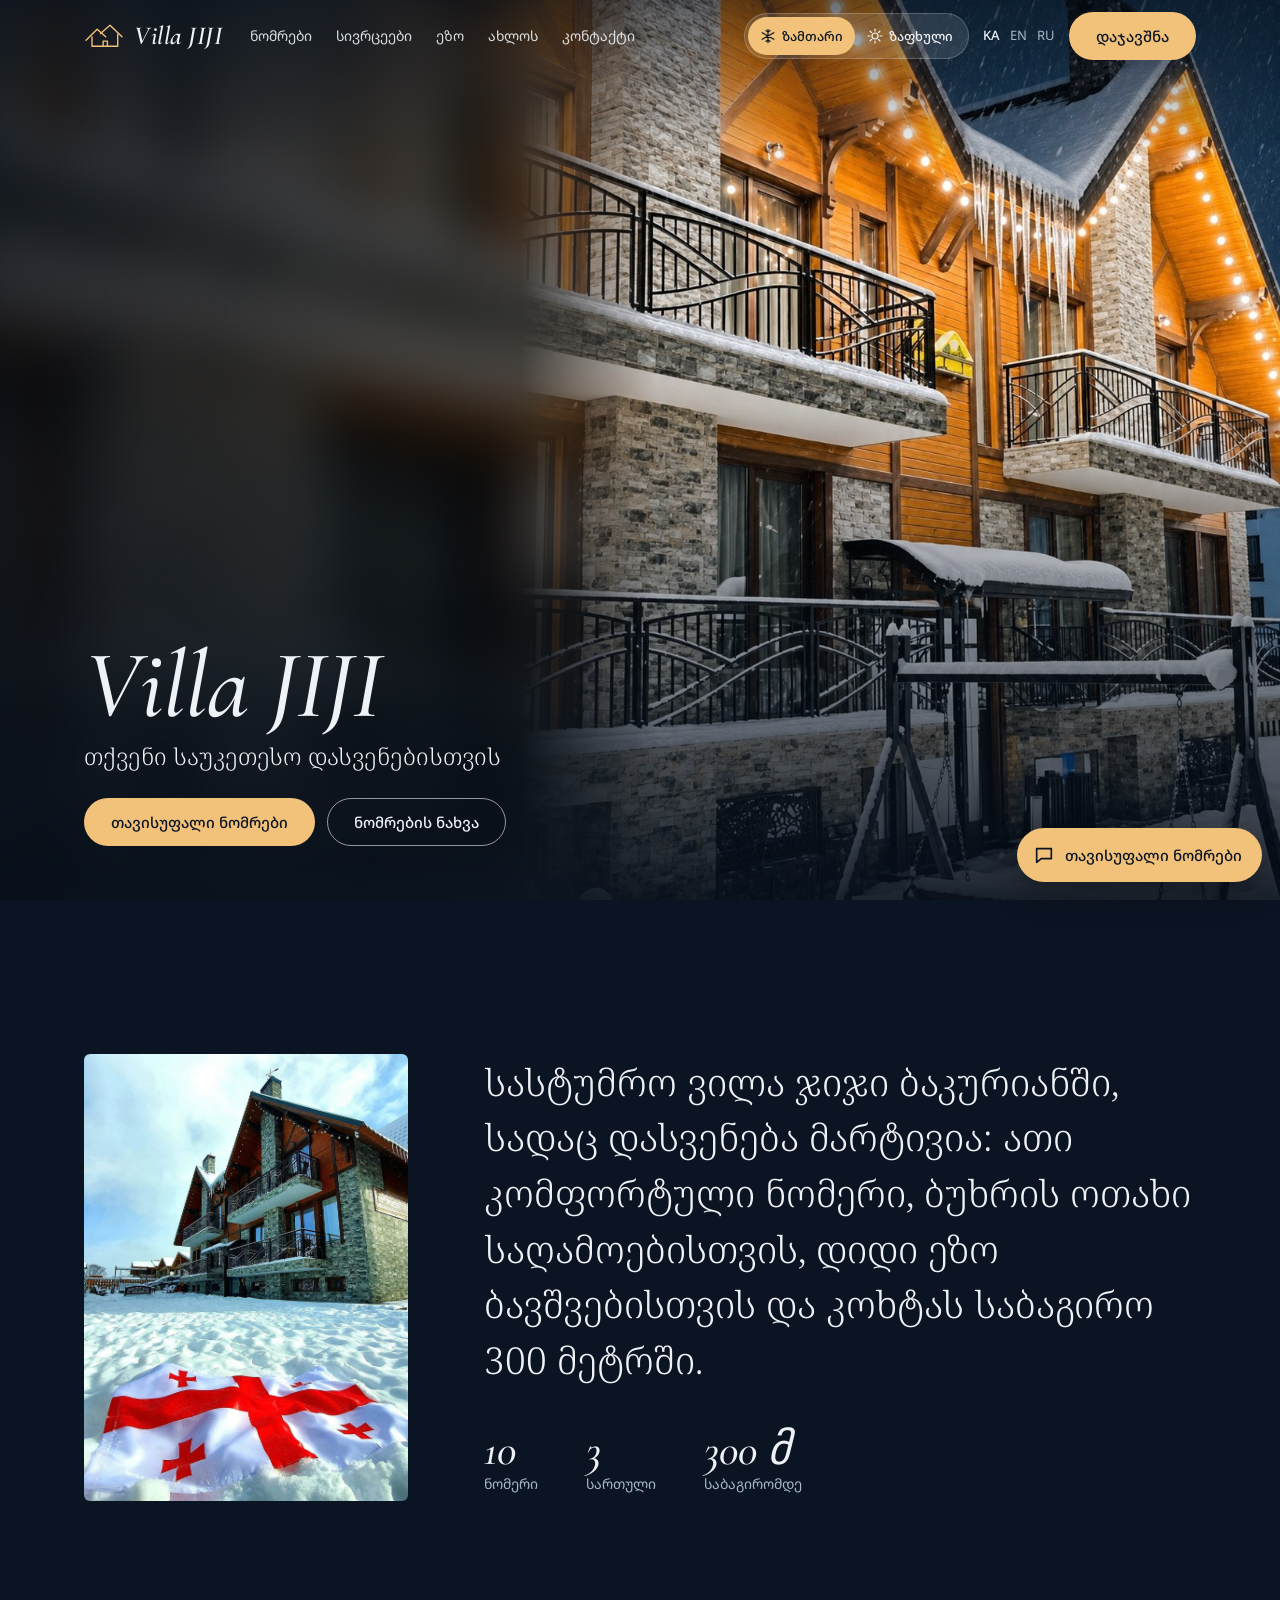
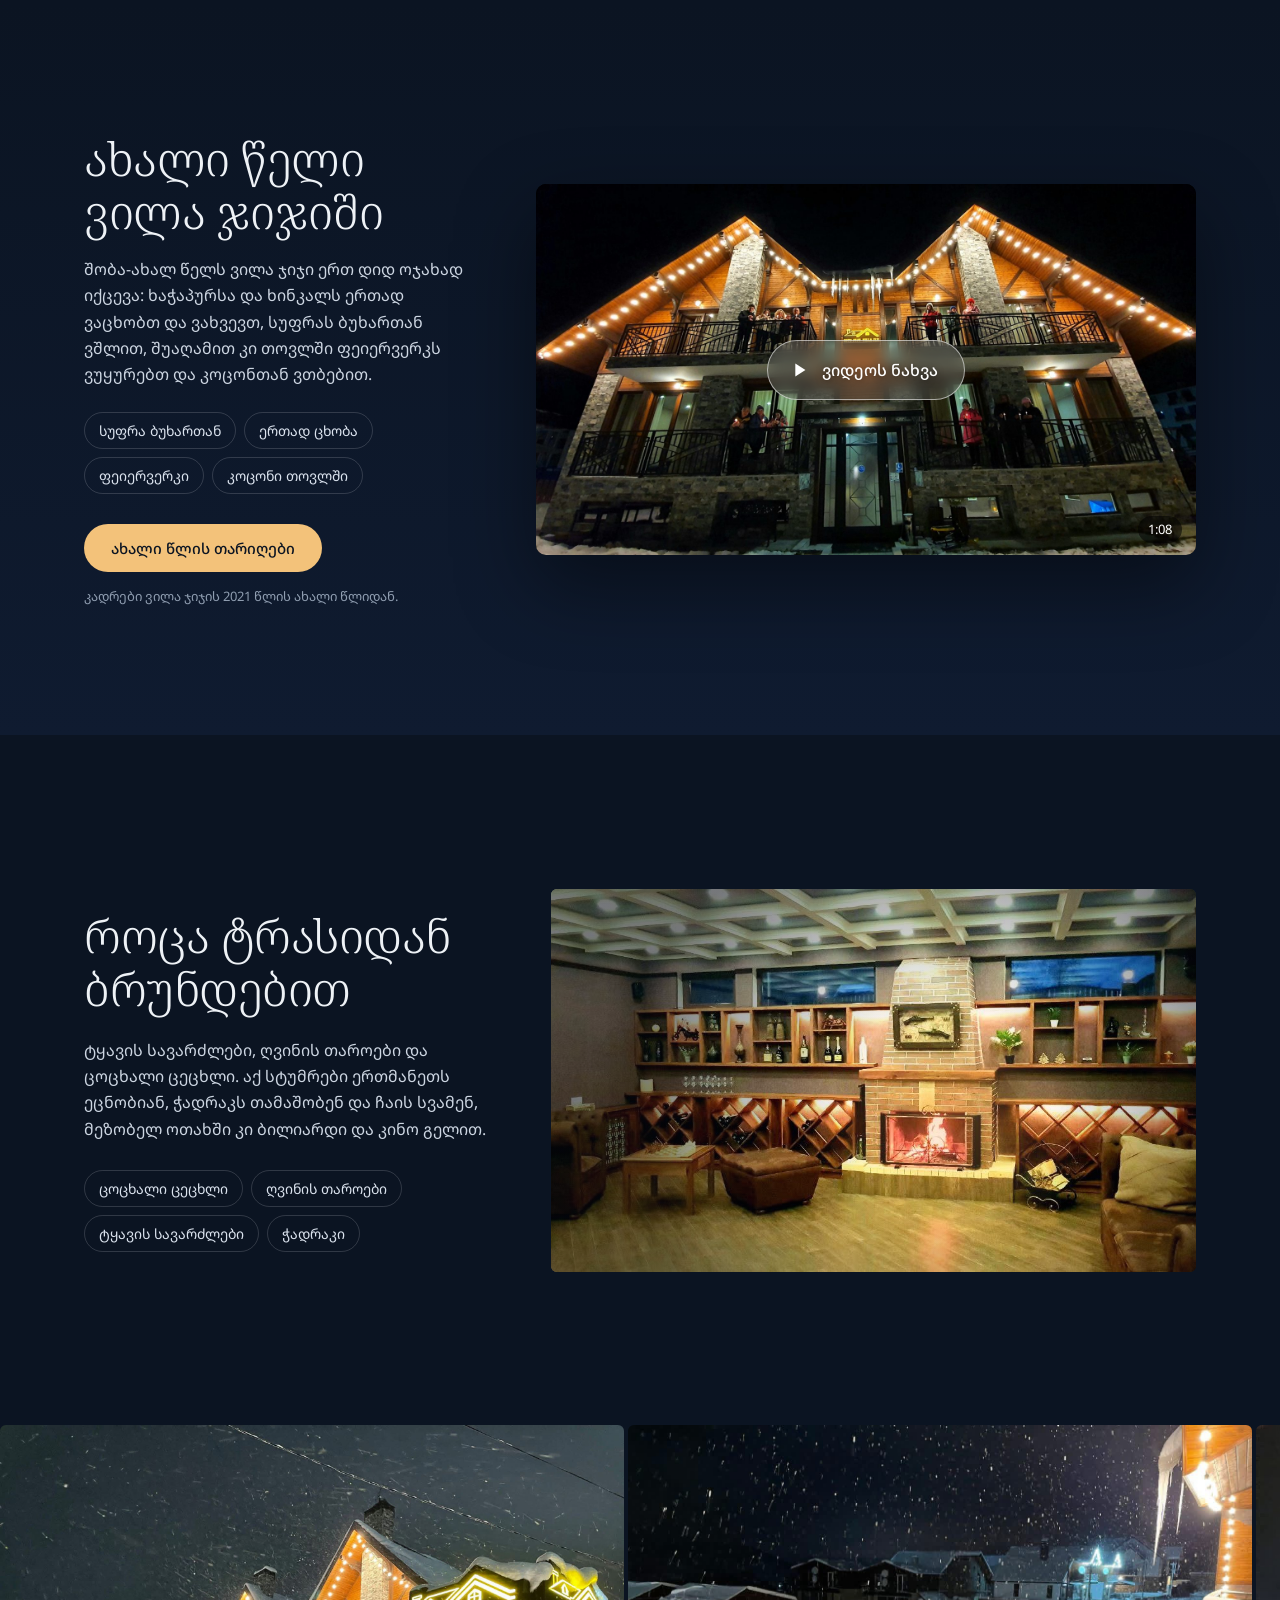
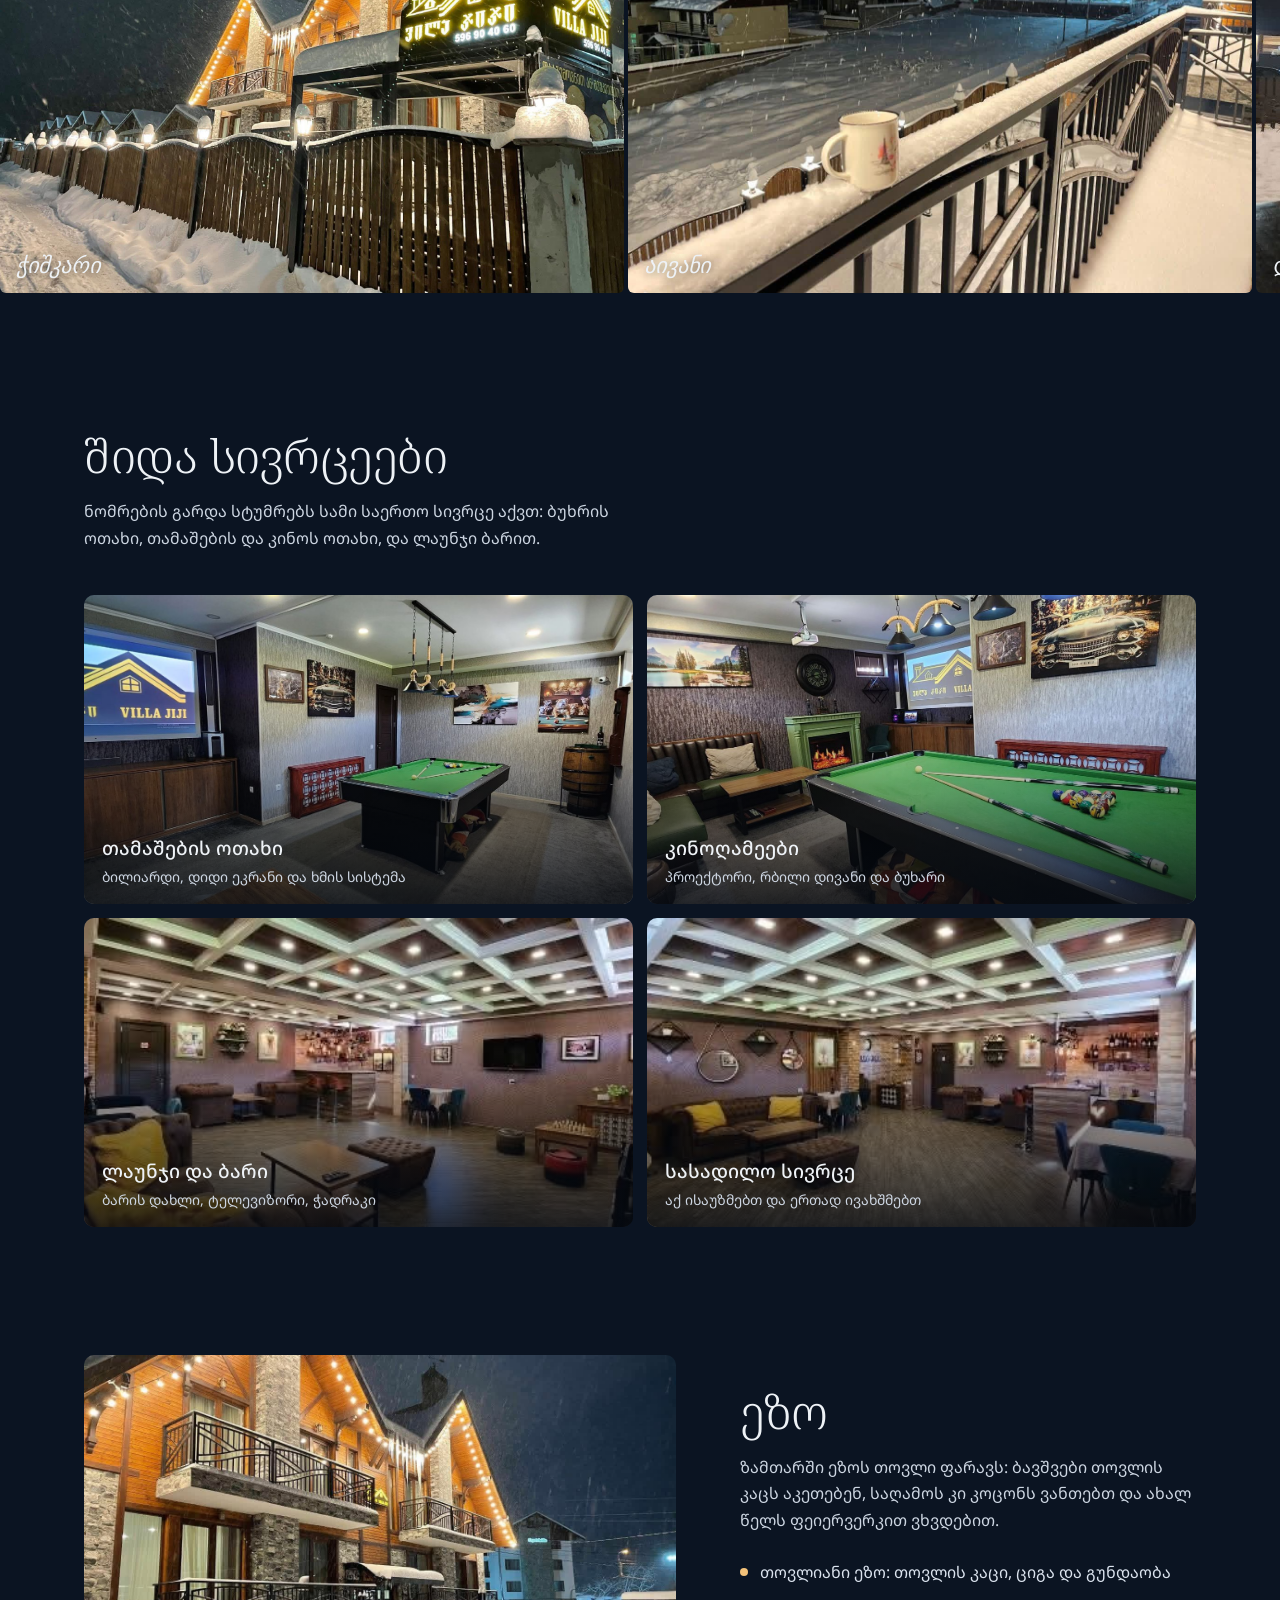
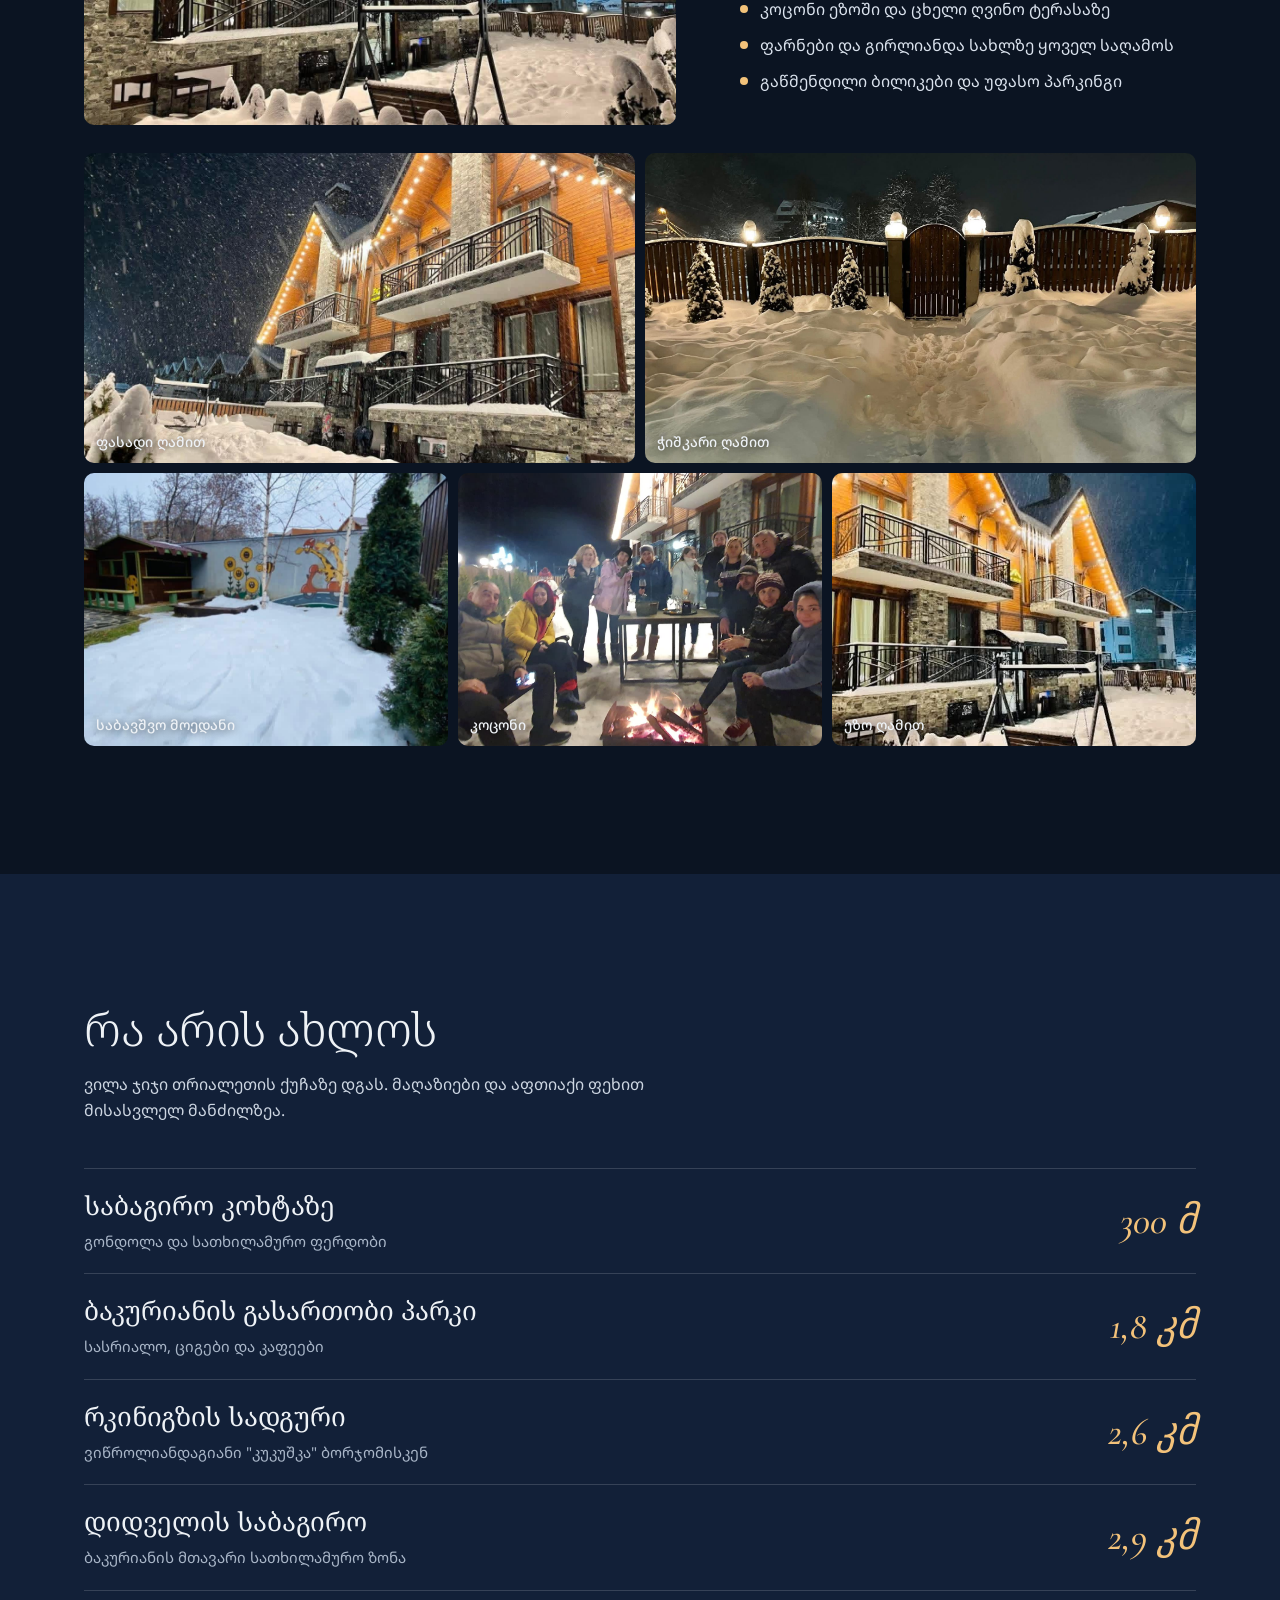
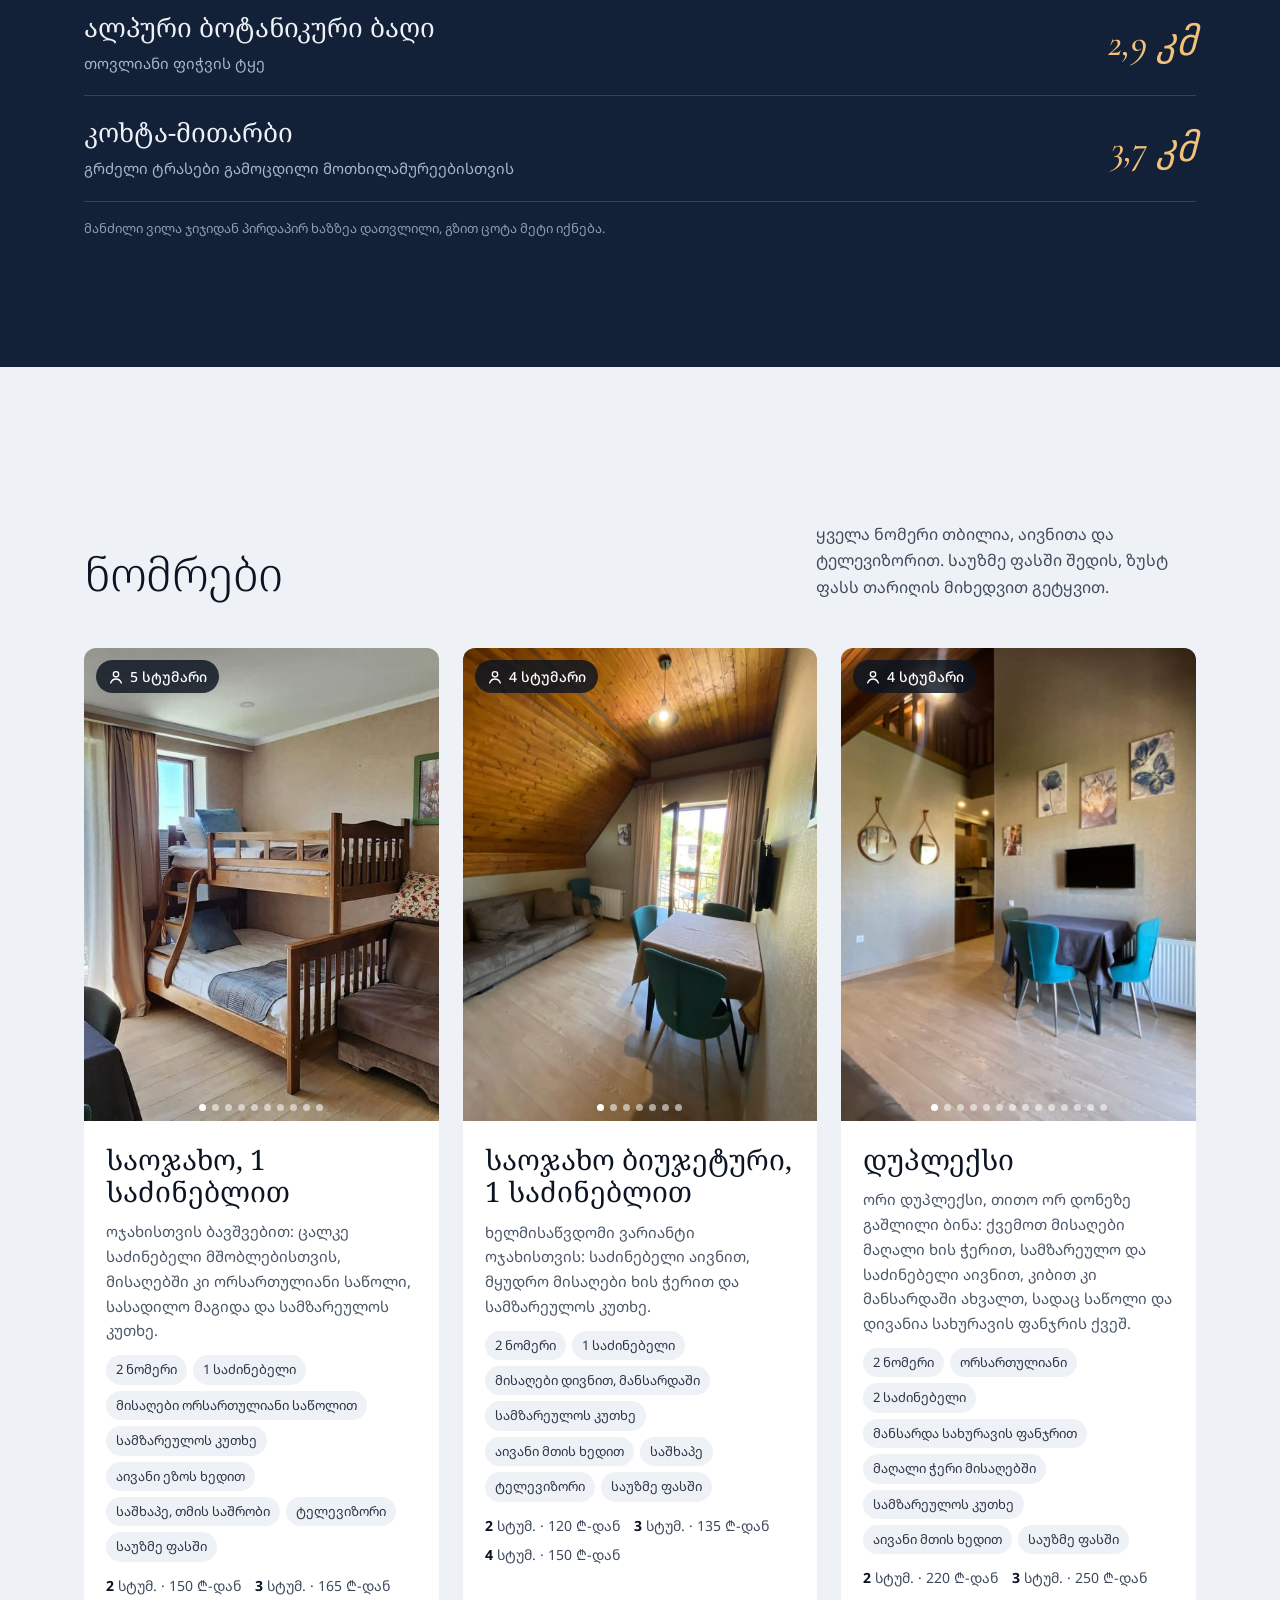
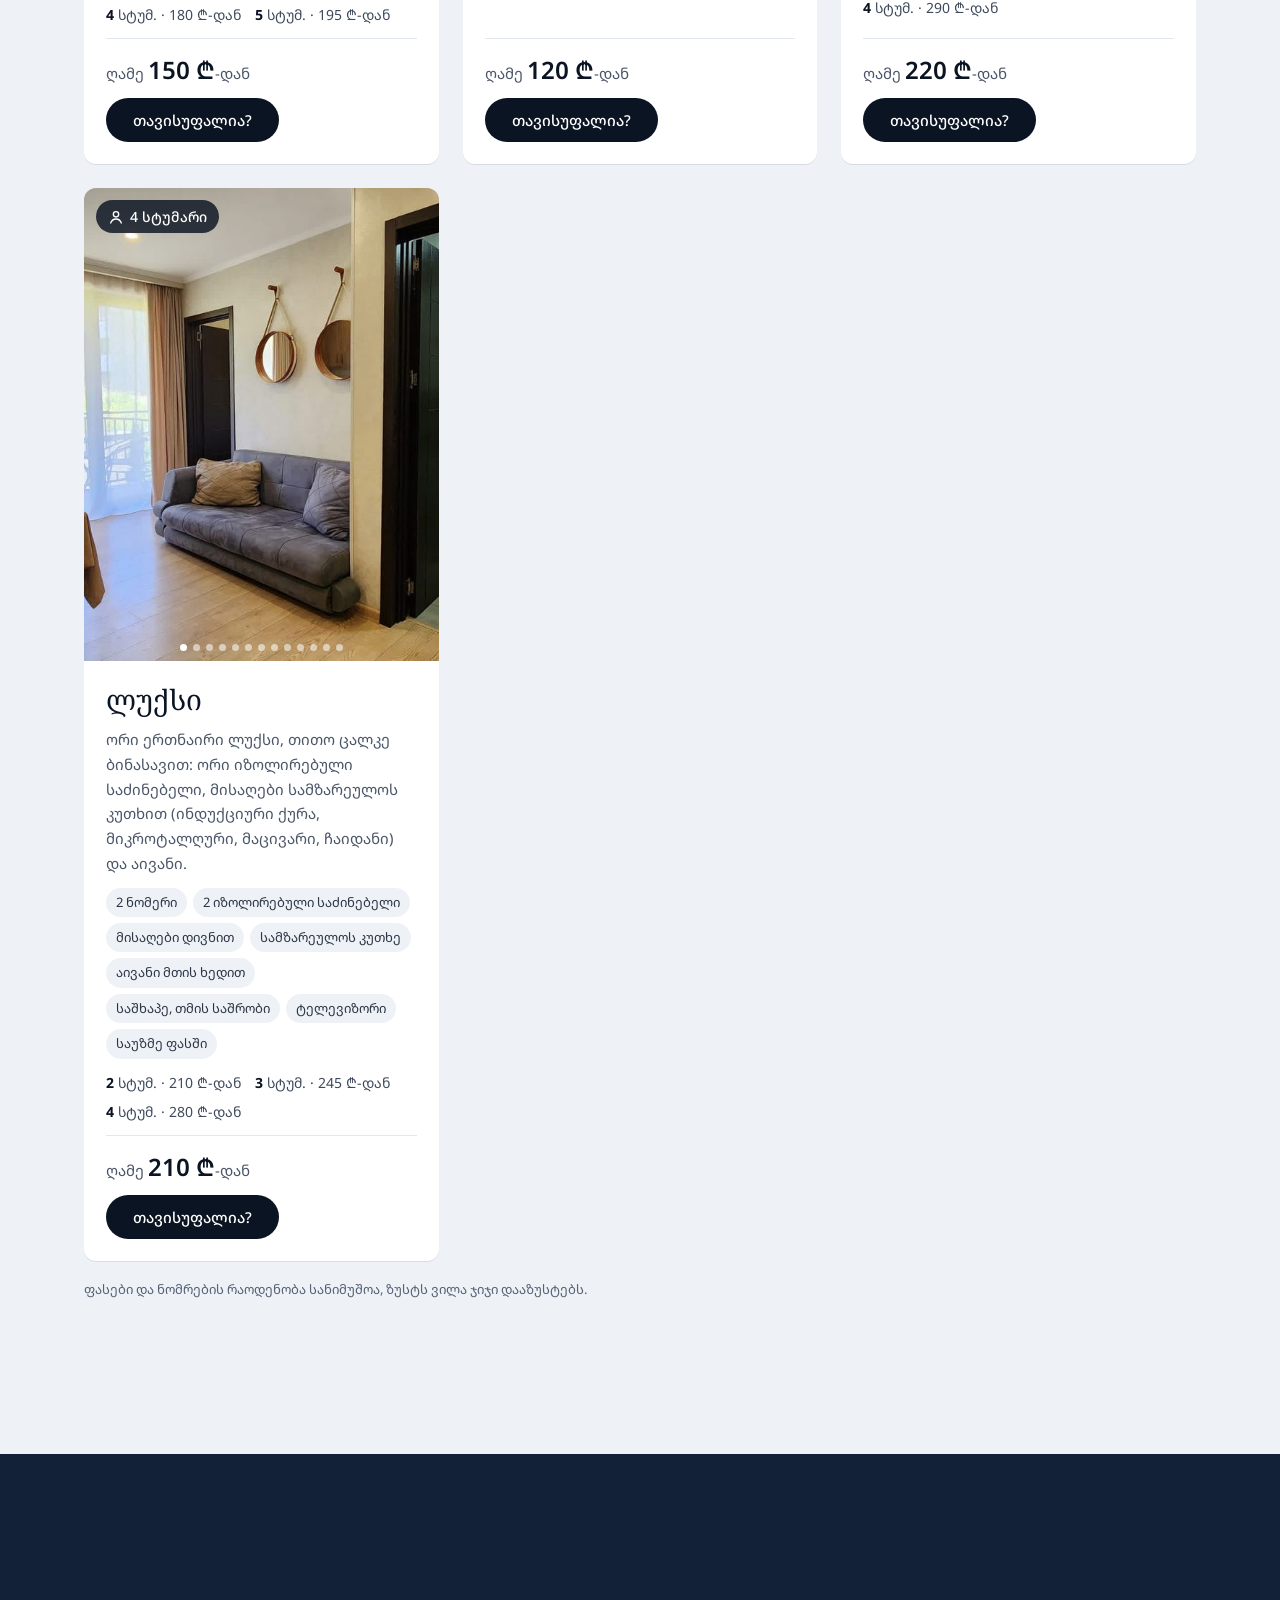
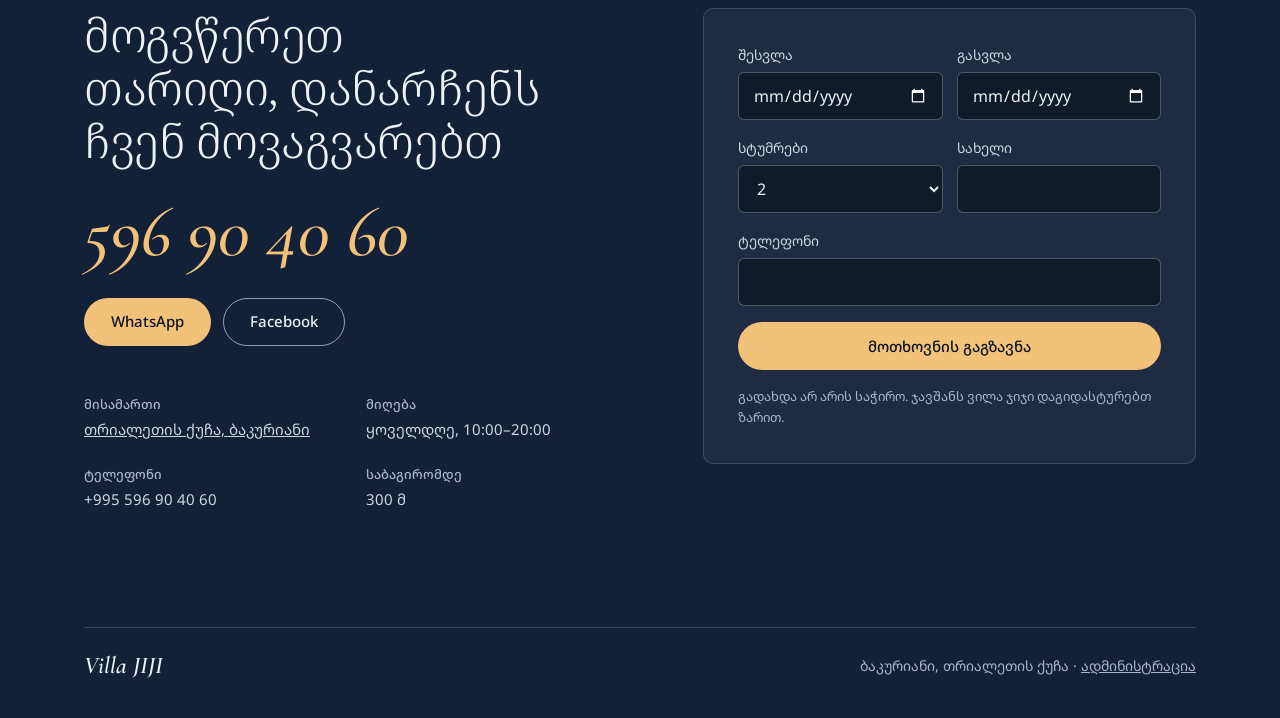
==== index.html @ 79400f49 "Cache-busting versions on chat and data scripts Phones kept the old chat.js/css after updates; versi" ====
<!DOCTYPE html>
<html lang="ka">
<head>
<meta charset="utf-8">
<meta name="viewport" content="width=device-width, initial-scale=1">
<title>Villa JIJI</title>
<link rel="stylesheet" href="css/chat.css?v=202611191906">
<link rel="preconnect" href="https://fonts.googleapis.com">
<link rel="preconnect" href="https://fonts.gstatic.com" crossorigin>
<link href="https://fonts.googleapis.com/css2?family=Noto+Serif+Georgian:wght@300;400;600&family=Noto+Sans+Georgian:wght@400;500;600&family=Cormorant:ital,wght@1,500;1,600&display=swap" rel="stylesheet">
<style>
/* VOICE  occasion: a small family chalet that feels like a winter evening, hushed and warm
   IDEA   a lit house in falling snow, the page is that night seen from the garden
   PICTURE the villa's own night photo full-bleed with live snow, then the two seasons as panels you open
   COLOUR night blue from their sky, snow white, warm window light for small accents
   TYPE   Cormorant italic for the name, Noto Serif Georgian for titles, Noto Sans Georgian for text
   LAYOUT name in the hero's quiet lower corner, panels and scenes full-bleed, text beside pictures; phones stack */
:root{color-scheme:dark;--night:#0b1422;--deep:#122038;--snow:#eef2f6;--ink:#0b1422;--lamp:#f3c27a;--mist:#a9b6c8;--line:rgba(238,242,246,.16)}
*{box-sizing:border-box;min-width:0}
html{scroll-behavior:smooth;scroll-padding-top:72px}
body{margin:0;transition:background-color .6s;background:var(--night);color:var(--snow);font:16px/1.65 "Noto Sans Georgian",system-ui,sans-serif;overflow-x:clip}
img{max-width:100%;display:block}
a{color:inherit}
h1,h2,h3{margin:0;font-weight:400;text-wrap:balance}
p{margin:0}
.wrap{max-width:1240px;margin:0 auto;padding:0 max(5vw,16px)}
.btn{display:inline-flex;align-items:center;justify-content:center;min-height:48px;padding:0 26px;border-radius:999px;text-decoration:none;font-weight:500;font-size:15px;border:1px solid transparent;cursor:pointer;font-family:inherit;transition:background .25s,color .25s}
.btn.lamp{background:var(--lamp);color:var(--ink)}
.btn.lamp:hover{background:#ffd79f}
.btn.ghost{border-color:rgba(238,242,246,.6);color:var(--snow);background:transparent}
.btn.ghost:hover{background:rgba(238,242,246,.12)}
.btn:focus-visible,a:focus-visible,button:focus-visible,input:focus-visible,select:focus-visible{outline:2px solid var(--lamp);outline-offset:3px}

/* season theme: winter = night blue, summer = pine green with warm sun */
:root{--hero:#07101c;--bar:rgba(11,20,34,.82);--ny2:#0f1b30}
:root[data-season=summer]{--night:#12221a;--deep:#193024;--mist:#b4c5b6;--hero:#0d1a13;--bar:rgba(18,34,26,.84);--ny2:#1a2e22}
.hero,.book,#near,.ny,.top.solid,.fire,.strip{transition:background-color .6s}
.sw{display:flex;padding:3px;border-radius:999px;background:rgba(238,242,246,.12);border:1px solid rgba(238,242,246,.22)}
.sw button{display:flex;align-items:center;gap:6px;min-height:38px;padding:0 12px;border:0;border-radius:999px;background:transparent;color:var(--snow);font:500 13px "Noto Sans Georgian",sans-serif;cursor:pointer}
.sw button[aria-pressed=true]{background:var(--lamp);color:#0b1422}
.sw button:focus-visible{outline:2px solid var(--lamp);outline-offset:2px}
.swap{transition:opacity .45s}
.swap.fade{opacity:0}
[data-season=summer] .only-w{display:none}
[data-season=winter] .only-s{display:none}
@media(max-width:600px){.logo svg{display:none}.sw button span{display:none}.sw button{padding:0;width:40px;justify-content:center}.top .wrap{gap:10px}.logo span{font-size:22px}.right{gap:8px}.right .btn.lamp{padding:0 14px;min-height:40px}.hero .acts .btn{flex:1 1 auto}}
/* header */
.top{position:fixed;inset:0 0 auto;z-index:20;transition:background .35s,backdrop-filter .35s}
.top.solid{background:var(--bar);backdrop-filter:blur(12px)}
.top .wrap{display:flex;align-items:center;gap:28px;min-height:72px}
.nav{display:flex;gap:24px;font-size:14px;margin-right:auto;white-space:nowrap}
.nav a{text-decoration:none;opacity:.9}
.nav a:hover{opacity:1;color:var(--lamp)}
.logo{display:flex;align-items:center;gap:10px;text-decoration:none}
.logo span{font:italic 600 26px/1 Cormorant,serif;letter-spacing:.02em;white-space:nowrap}
.logo{flex:none}
.right{display:flex;justify-content:flex-end;align-items:center;gap:14px;font-size:13px;margin-left:auto}
.lang{display:flex;gap:10px;color:var(--mist)}
.lang b{color:var(--snow);font-weight:500}

/* hero */
.hero{position:relative;height:min(100svh,980px);min-height:620px;overflow:hidden;background:var(--hero)}
.hero img{position:absolute;inset:0;width:100%;height:100%;object-fit:cover;object-position:62% 40%;transform:scale(1.06);animation:drift 26s ease-out forwards}
@keyframes drift{to{transform:scale(1)}}
.hero::after{content:"";position:absolute;inset:0;background:linear-gradient(180deg,rgba(7,16,28,.6) 0,rgba(7,16,28,0) 18%),linear-gradient(0deg,rgba(7,16,28,.9) 0,rgba(7,16,28,.35) 34%,rgba(7,16,28,0) 55%),linear-gradient(90deg,rgba(7,16,28,.55) 0,rgba(7,16,28,0) 45%)}
#snow{position:absolute;inset:0;width:100%;height:100%;z-index:1;pointer-events:none}
.hero .cap{position:absolute;z-index:2;left:0;right:0;bottom:clamp(28px,6vh,64px)}
.hero .cap .wrap{display:block}
.name{font:italic 500 clamp(56px,7.5vw,112px)/.9 Cormorant,serif;letter-spacing:-.01em}
.tag{font:300 clamp(19px,1.8vw,26px)/1.35 "Noto Serif Georgian",serif;margin-top:12px;max-width:520px}
.eyebrow{font-size:13px;letter-spacing:.06em;color:#dfe6ef;margin-bottom:14px}
[data-season=summer] .hero img{object-position:50% 62%}
[data-season=winter] .hero img{object-position:50% 30%}
@media(min-width:861px){
[data-season=winter] .hero::before{content:"";position:absolute;inset:-40px;background:url(img/winter/cover-portrait.jpg) center/cover;filter:blur(28px) brightness(.45) saturate(1.2)}
[data-season=winter] .hero img{left:auto;right:0;width:min(62%,calc(100% - 520px));min-width:46%;object-fit:cover;object-position:50% 45%;-webkit-mask-image:linear-gradient(90deg,transparent 0,#000 18%);mask-image:linear-gradient(90deg,transparent 0,#000 18%)}
}
.hero .acts{display:flex;flex-wrap:wrap;gap:12px;margin-top:26px}
body.at-hero .jc-fab{opacity:0;pointer-events:none;transform:translateY(12px)}
.jc-fab{transition:opacity .3s,transform .3s}
.side{max-width:300px;font-size:15px;color:#dbe3ee;display:grid;gap:18px}

/* statement */
.state{padding:clamp(80px,12vw,170px) 0 clamp(60px,8vw,110px)}
.state .wrap{display:grid;grid-template-columns:minmax(0,1fr) minmax(0,2.2fr);gap:clamp(28px,6vw,90px);align-items:start}
.state img{border-radius:6px;width:100%;height:auto;max-height:82vh;object-fit:contain}
.state p.big{font:300 clamp(24px,2.9vw,40px)/1.5 "Noto Serif Georgian",serif}
.facts{display:flex;flex-wrap:wrap;gap:12px 48px;margin-top:40px;color:var(--mist);font-size:14px}
.facts b{display:block;font:italic 500 44px/1 Cormorant,serif;color:var(--snow)}

/* seasons */
.seasons{display:flex;height:clamp(520px,78vh,820px);gap:4px;padding:0 4px}
.pane{position:relative;flex:1;overflow:hidden;border-radius:6px;cursor:pointer;transition:flex .8s cubic-bezier(.7,0,.2,1);border:0;padding:0;color:var(--snow);text-align:left;font:inherit;background:#000}
.pane.on{flex:2.4}
.pane img{position:absolute;inset:0;width:100%;height:100%;object-fit:cover;transition:transform 1.2s}
.pane:hover img{transform:scale(1.03)}
.pane::after{content:"";position:absolute;inset:0;background:linear-gradient(180deg,rgba(0,0,0,0) 45%,rgba(5,10,18,.8))}
.pane .txt{position:absolute;z-index:1;left:clamp(18px,3vw,40px);right:clamp(18px,3vw,40px);bottom:clamp(20px,3vw,40px)}
.pane h3{font:italic 500 clamp(40px,5vw,72px)/1 Cormorant,serif}
.pane p{max-width:420px;margin-top:12px;color:#e3e9f1;max-height:0;opacity:0;overflow:hidden;transition:max-height .6s,opacity .6s}
.pane.on p{max-height:200px;opacity:1}
.hint{text-align:center;color:var(--mist);font-size:14px;padding:18px 16px 0}

/* fireside */
.fire{padding:clamp(90px,12vw,170px) 0}
.fire .wrap{display:grid;grid-template-columns:minmax(0,1fr) minmax(0,1.6fr);gap:clamp(28px,5vw,80px);align-items:center}
.fire h2,.rooms h2,.book h2{font:300 clamp(32px,3.6vw,52px)/1.15 "Noto Serif Georgian",serif;letter-spacing:-.01em}
.fire p{color:#cdd6e2;margin-top:22px;max-width:440px}
.lit{position:relative;border-radius:6px;overflow:hidden;aspect-ratio:16/9.5}
.lit img{width:100%;height:100%;object-fit:cover}
.lit .glow{position:absolute;inset:0;background:radial-gradient(circle at var(--x,62%) var(--y,58%),rgba(255,170,90,.32),rgba(255,140,60,0) 32%),radial-gradient(circle at var(--x,62%) var(--y,58%),rgba(0,0,0,0) 22%,rgba(5,8,14,.55) 70%);transition:background .1s}
.chips{display:flex;flex-wrap:wrap;gap:8px;margin-top:28px}
.chips span{border:1px solid var(--line);border-radius:999px;padding:6px 14px;font-size:14px;color:#dbe3ee}

/* strip */
.strip{display:flex;gap:4px;overflow-x:auto;scroll-snap-type:x mandatory;padding:0 4px 8px;scrollbar-width:thin}
.strip figure{margin:0;flex:0 0 auto;scroll-snap-align:start;position:relative}
.strip img{height:clamp(300px,52vh,560px);width:auto;border-radius:6px}
.strip figcaption{position:absolute;left:16px;bottom:14px;font:italic 500 22px Cormorant,serif;text-shadow:0 1px 10px rgba(0,0,0,.6)}

/* new year video */
.ny{padding:clamp(80px,10vw,140px) 0;background:linear-gradient(180deg,var(--night),var(--ny2))}
.ny .wrap{display:grid;grid-template-columns:minmax(0,1fr) minmax(0,1.7fr);gap:clamp(28px,5vw,72px);align-items:center}
.ny h2{font:300 clamp(32px,3.6vw,52px)/1.15 "Noto Serif Georgian",serif;letter-spacing:-.01em}
.ny p.lead{color:#cdd6e2;margin-top:18px;max-width:440px}
.ny .chips{margin-top:24px}
.ny .act{margin-top:30px;display:flex;flex-wrap:wrap;gap:12px}
.vbox{position:relative;border-radius:10px;overflow:hidden;aspect-ratio:16/9;background:#000;box-shadow:0 30px 80px rgba(0,0,0,.45)}
.vbox video,.vbox img{position:absolute;inset:0;width:100%;height:100%;object-fit:cover}
.vplay{position:absolute;inset:0;display:grid;place-items:center;border:0;background:transparent;cursor:pointer;color:#fff}
.vplay span{display:flex;align-items:center;gap:12px;min-height:60px;padding:0 26px 0 20px;border-radius:999px;background:rgba(255,255,255,.14);border:1px solid rgba(255,255,255,.55);backdrop-filter:blur(8px);-webkit-backdrop-filter:blur(8px);font:500 16px "Noto Sans Georgian",sans-serif;text-shadow:0 1px 6px rgba(0,0,0,.5);transition:transform .25s,background .25s}
.vplay:hover span{background:rgba(255,255,255,.24)}
.vplay:hover span{transform:scale(1.05)}
.vbox .len{position:absolute;right:14px;bottom:12px;font-size:13px;color:#fff;background:rgba(0,0,0,.55);padding:3px 10px;border-radius:999px;pointer-events:none}
.ny .small{margin-top:14px}
.sgrid{display:grid;grid-template-columns:repeat(2,minmax(0,1fr));gap:10px}
.sgrid img{width:100%;aspect-ratio:4/5;object-fit:cover;border-radius:10px}
@media(max-width:860px){.ny .vbox{order:-1}}
@media(max-width:860px){.ny .wrap{grid-template-columns:minmax(0,1fr)}.ny .vbox{order:-1}}
/* spaces, territory, nearby */
.sec{padding:clamp(80px,10vw,140px) 0}
.sec h2{font:300 clamp(32px,3.6vw,52px)/1.15 "Noto Serif Georgian",serif;letter-spacing:-.01em}
.sec .lead{color:#cdd6e2;max-width:560px;margin-top:16px}
.spaces{display:grid;grid-template-columns:repeat(2,minmax(0,1fr));gap:14px;margin-top:44px}
@media(max-width:700px){.spaces{grid-template-columns:minmax(0,1fr)}}
.sp{position:relative;border-radius:10px;overflow:hidden;aspect-ratio:16/9;background:#13213a;display:flex;align-items:flex-end}
.sp img{position:absolute;inset:0;width:100%;height:100%;object-fit:cover}
.sp::after{content:"";position:absolute;inset:0;background:linear-gradient(180deg,rgba(0,0,0,0) 40%,rgba(5,10,18,.82))}
.sp.ic::after{display:none}
.sp .t{position:relative;z-index:1;padding:16px 18px}
.sp h3{font:500 19px/1.3 "Noto Sans Georgian",sans-serif}
.sp p{font-size:14px;color:#cdd6e2;margin-top:4px}
.sp svg{position:absolute;top:22px;left:18px;color:#f3c27a}
.where{display:grid;grid-template-columns:minmax(0,1.3fr) minmax(0,1fr);gap:clamp(28px,5vw,72px);align-items:center}
.where img{border-radius:10px;width:100%;aspect-ratio:16/10;object-fit:cover}
.ticks{list-style:none;margin:26px 0 0;padding:0;display:grid;gap:10px;color:#dbe3ee}
.ticks li{display:flex;gap:12px;align-items:flex-start}
.ticks li::before{content:"";flex:none;width:8px;height:8px;margin-top:9px;border-radius:50%;background:#f3c27a}
.near{margin-top:44px;border-top:1px solid var(--line)}
.nr{display:grid;grid-template-columns:minmax(0,1fr) auto;gap:6px 24px;align-items:baseline;padding:20px 0;border-bottom:1px solid var(--line)}
.nr h3{font:400 clamp(20px,2.2vw,26px)/1.3 "Noto Serif Georgian",serif}
.nr p{grid-column:1;color:#a9b6c8;font-size:15px}
.nr .d{grid-row:1/span 2;grid-column:2;font:italic 500 clamp(28px,3vw,40px)/1 Cormorant,serif;color:#f3c27a;white-space:nowrap;align-self:center}
.yard{display:grid;grid-template-columns:repeat(6,minmax(0,1fr));gap:10px;margin-top:28px}
.yard figure{margin:0;position:relative;border-radius:10px;overflow:hidden;grid-column:span 2;aspect-ratio:4/3}
.yard figure:nth-child(-n+2){grid-column:span 3;aspect-ratio:16/9}
.yard img{width:100%;height:100%;object-fit:cover}
.yard figcaption{position:absolute;left:12px;bottom:10px;font-size:14px;font-weight:500;text-shadow:0 1px 8px rgba(0,0,0,.7)}
@media(max-width:600px){.yard{grid-template-columns:repeat(2,minmax(0,1fr))}.yard figure,.yard figure:nth-child(-n+2){grid-column:span 1;aspect-ratio:4/3}.yard figure:first-child{grid-column:span 2;aspect-ratio:16/9}}
.small{font-size:13px;color:#8f9db0;margin-top:16px}
@media(max-width:860px){.where{grid-template-columns:minmax(0,1fr)}}
/* rooms on snow */
.rooms{background:var(--snow);color:var(--ink);padding:clamp(90px,12vw,160px) 0}
.rooms .head{display:flex;flex-wrap:wrap;justify-content:space-between;align-items:flex-end;gap:20px;margin-bottom:48px}
.rooms .head p{max-width:380px;color:#3e4a5c}
.rcards{display:grid;grid-template-columns:repeat(auto-fit,minmax(min(100%,320px),1fr));gap:24px}
.rc{background:#fff;border-radius:12px;overflow:hidden;display:flex;flex-direction:column;box-shadow:0 1px 0 #d6dce5}
.rc .ph{position:relative;aspect-ratio:4/3;background:#dfe5ec}
.rc .slides{display:flex;height:100%;overflow-x:auto;scroll-snap-type:x mandatory;scrollbar-width:none}
.rc .slides::-webkit-scrollbar{display:none}
.rc .slides img{flex:0 0 100%;width:100%;height:100%;object-fit:cover;scroll-snap-align:start}
.rc .dots{position:absolute;left:0;right:0;bottom:10px;display:flex;justify-content:center;gap:6px}
.rc .dots i{width:7px;height:7px;border-radius:50%;background:rgba(255,255,255,.55)}
.rc .dots i.on{background:#fff}
.rc .cap{position:absolute;top:12px;left:12px;display:flex;align-items:center;gap:6px;background:rgba(11,20,34,.82);color:#fff;border-radius:999px;padding:5px 12px;font-size:14px;font-weight:500}
.rc .soon{height:100%;display:grid;place-items:center;align-content:center;gap:10px;color:#536175;font-size:14px;text-align:center;padding:16px}
.rc .body{padding:22px;display:flex;flex-direction:column;gap:12px;flex:1}
.rc h3{font:400 28px/1.15 "Noto Serif Georgian",serif}
.rc .meta{color:#4a5668;font-size:15px}
.rc ul{list-style:none;margin:0;padding:0;display:flex;flex-wrap:wrap;gap:6px}
.rc li{font-size:13px;padding:4px 10px;border-radius:999px;background:#eef2f6;color:#2b3546}
.rc .foot{margin-top:auto;padding-top:14px;border-top:1px solid #e3e8ef;display:flex;flex-wrap:wrap;align-items:center;justify-content:space-between;gap:12px}
.rc .vers{display:flex;flex-wrap:wrap;gap:6px 14px;font-size:14px;color:#3e4a5c}
.rc .vers b{color:var(--ink)}
.rc .price{font-size:15px;color:#4a5668;white-space:nowrap}
.rc .price b{font:600 24px "Noto Sans Georgian",sans-serif;color:var(--ink)}
.rc .btn{background:var(--ink);color:#fff;min-height:44px}
.rc .btn:hover{background:#1d2c45}
.rnote{margin-top:18px;font-size:13px;color:#536175}
.more{display:grid;grid-template-columns:repeat(auto-fit,minmax(min(100%,260px),1fr));gap:0 48px;margin-top:72px;font-size:15px;color:#2b3546}
.more div{padding:12px 0;border-bottom:1px solid #d6dce5}

/* booking */
.book{padding:clamp(90px,12vw,160px) 0 40px;background:var(--deep)}
.book .grid{display:grid;grid-template-columns:minmax(0,1.1fr) minmax(0,1fr);gap:clamp(32px,6vw,90px);align-items:start}
.phone{display:inline-block;margin-top:28px;font:italic 500 clamp(40px,5.6vw,76px)/1.05 Cormorant,serif;text-decoration:none;color:var(--lamp);white-space:nowrap}
.book .act{display:flex;flex-wrap:wrap;gap:12px;margin-top:28px}
.info{display:grid;grid-template-columns:repeat(2,minmax(0,1fr));gap:22px;margin-top:48px;font-size:15px;color:#cdd6e2}
.info b{display:block;font-weight:500;color:var(--mist);font-size:13px;margin-bottom:2px}
form{background:rgba(238,242,246,.05);border:1px solid var(--line);border-radius:10px;padding:clamp(20px,3vw,34px);display:grid;gap:16px}
form .row{display:grid;grid-template-columns:repeat(2,minmax(0,1fr));gap:14px}
label{display:grid;gap:6px;font-size:14px;color:#cdd6e2}
input,select{min-height:48px;padding:0 14px;border-radius:6px;border:1px solid rgba(238,242,246,.28);background:rgba(7,16,28,.6);color:var(--snow);font:16px "Noto Sans Georgian",sans-serif;color-scheme:dark}
.ok{display:none;padding:14px 16px;border-radius:6px;background:rgba(243,194,122,.14);color:var(--lamp);font-size:15px}
.ok.show{display:block}
.note{font-size:13px;color:var(--mist)}
footer{margin-top:clamp(70px,9vw,120px);border-top:1px solid var(--line);padding-top:26px;display:flex;flex-wrap:wrap;justify-content:space-between;gap:12px;color:var(--mist);font-size:14px}
footer span:first-child{font:italic 600 24px/1 Cormorant,serif;color:var(--snow)}

@media(max-width:1100px){.nav{display:none}}
@media(max-width:860px){
.nav{display:none}
.state .wrap,.fire .wrap,.book .grid{grid-template-columns:minmax(0,1fr)}
.state img{order:2;max-height:none}
.seasons{flex-direction:column;height:auto}
.pane{flex:none;height:62vh;min-height:380px}
.pane.on{flex:none}
.pane p{max-height:none;opacity:1}
.hint{display:none}
}
@media(max-width:600px){
.right .lang{display:none}
.info,form .row{grid-template-columns:minmax(0,1fr)}
}
@media(prefers-reduced-motion:reduce){*{animation:none!important;transition:none!important;scroll-behavior:auto!important}}
</style>
</head>
<body>

<header class="top" id="top">
<div class="wrap">
<a class="logo" href="#hero" aria-label="Villa JIJI, მთავარი">
<svg width="40" height="24" viewBox="0 0 46 28" fill="none" stroke="#f3c27a" stroke-width="1.6" stroke-linejoin="round" stroke-linecap="round" aria-hidden="true"><path d="M2 19 15 6l10 9"/><path d="M19 11 30 1.5 44 15"/><path d="M9 15v11h30V12"/><path d="M22 26v-6h5v6"/></svg>
<span>Villa JIJI</span>
</a>
<nav class="nav" aria-label="მენიუ">
<a href="#rooms">ნომრები</a>
<a href="#spaces">სივრცეები</a>
<a href="#grounds">ეზო</a>
<a href="#near">ახლოს</a>
<a href="#book">კონტაქტი</a>
</nav>
<div class="right">
<div class="sw" role="group" aria-label="სეზონი"><button type="button" data-set="winter" aria-pressed="true"><svg width="16" height="16" viewBox="0 0 24 24" fill="none" stroke="currentColor" stroke-width="1.8" stroke-linecap="round" aria-hidden="true"><path d="M12 2v20M3.3 7l17.4 10M3.3 17 20.7 7M9 4l3 2 3-2M9 20l3-2 3 2"/></svg><span>ზამთარი</span></button><button type="button" data-set="summer" aria-pressed="false"><svg width="16" height="16" viewBox="0 0 24 24" fill="none" stroke="currentColor" stroke-width="1.8" stroke-linecap="round" aria-hidden="true"><circle cx="12" cy="12" r="4.5"/><path d="M12 1.5v3M12 19.5v3M1.5 12h3M19.5 12h3M4.6 4.6l2.1 2.1M17.3 17.3l2.1 2.1M4.6 19.4l2.1-2.1M17.3 6.7l2.1-2.1"/></svg><span>ზაფხული</span></button></div>
<div class="lang" aria-label="ენა"><b>KA</b><span>EN</span><span>RU</span></div>
<a class="btn lamp" href="#book">დაჯავშნა</a>
</div>
</div>
</header>

<main>
<section class="hero" id="hero" aria-label="Villa JIJI">
<img class="swap" src="img/winter/cover-portrait.jpg" alt="Villa JIJI თოვლიან ღამეს, ანთებული გირლიანდით" data-w="img/winter/cover-portrait.jpg|ვილა ჯიჯი თოვლიან ღამეს, ანთებული გირლიანდით და საქანელით" data-s="img/pool-tall.jpg|ვილა ჯიჯი და აუზი ზაფხულში">
<canvas id="snow" aria-hidden="true"></canvas>
<div class="cap">
<div class="wrap">
<h1 class="name">Villa JIJI</h1>
<p class="tag">თქვენი საუკეთესო დასვენებისთვის</p>
<div class="acts"><button class="btn lamp" type="button" id="heroFree">თავისუფალი ნომრები</button><a class="btn ghost" href="#rooms">ნომრების ნახვა</a></div>
</div>
</div>
</section>

<section class="state" aria-label="ვილა ჯიჯის შესახებ">
<div class="wrap">
<img class="swap" src="img/birch.jpg" alt="ვილა ჯიჯის ფასადი არყის ფოთლებს მიღმა" loading="lazy" data-w="img/winter/day-flag.jpg|ვილა ჯიჯი თოვლიან დღეს, ქართული დროშით" data-s="img/birch.jpg|ვილა ჯიჯის ფასადი არყის ფოთლებს მიღმა">
<div>
<p class="big">სასტუმრო ვილა ჯიჯი ბაკურიანში, სადაც დასვენება მარტივია: ათი კომფორტული ნომერი, ბუხრის ოთახი საღამოებისთვის, დიდი ეზო ბავშვებისთვის და კოხტას საბაგირო 300 მეტრში.</p>
<div class="facts">
<div><b>10</b>ნომერი</div>
<div><b>3</b>სართული</div>
<div><b>300 მ</b>საბაგირომდე</div>
</div>
</div>
</div>
</section>



<section class="ny only-w" id="newyear" aria-label="ახალი წელი ვილა ჯიჯიში">
<div class="wrap">
<div>
<h2>ახალი წელი ვილა ჯიჯიში</h2>
<p class="lead">შობა-ახალ წელს ვილა ჯიჯი ერთ დიდ ოჯახად იქცევა: ხაჭაპურსა და ხინკალს ერთად ვაცხობთ და ვახვევთ, სუფრას ბუხართან ვშლით, შუაღამით კი თოვლში ფეიერვერკს ვუყურებთ და კოცონთან ვთბებით.</p>
<div class="chips"><span>სუფრა ბუხართან</span><span>ერთად ცხობა</span><span>ფეიერვერკი</span><span>კოცონი თოვლში</span></div>
<div class="act"><button class="btn lamp" type="button" data-chat>ახალი წლის თარიღები</button></div>
<p class="small">კადრები ვილა ჯიჯის 2021 წლის ახალი წლიდან.</p>
</div>
<!-- Demo: video hosted with the site and loaded only on tap. Later: replace the <video> with a YouTube embed (see README). -->
<div class="vbox" id="nyBox">
<img src="video/new-year-poster.jpg" alt="ვილა ჯიჯი ახალი წლის ღამეს, სტუმრები აივნებზე სანთლებით" loading="lazy">
<button class="vplay" type="button" id="nyPlay" aria-label="ვიდეოს ჩართვა"><span><svg width="22" height="22" viewBox="0 0 24 24" fill="currentColor" aria-hidden="true"><path d="M8 5v14l11-7z"/></svg>ვიდეოს ნახვა</span></button>
<span class="len">1:08</span>
</div>
</div>
</section>

<section class="ny only-s" id="summer" aria-label="ზაფხული ვილა ჯიჯიში">
<div class="wrap">
<div>
<h2>ზაფხული ბავშვებისთვის</h2>
<p class="lead">ზაფხულში ეზო ბავშვების სამეფოა: აუზი, ბატუტი, საქანელები და საპნის ბუშტების წვეულებები. დიდები ფანჩატურში ისვენებენ, საღამოს კი მაყალი ინთება.</p>
<div class="chips"><span>აუზი</span><span>ბატუტი</span><span>ბავშვთა წვეულებები</span><span>მაყალი</span></div>
<div class="act"><button class="btn lamp" type="button" data-chat>ზაფხულის თარიღები</button></div>
</div>
<div class="vbox" id="sumBox">
<img src="video/summer-poster.jpg" alt="ვილა ჯიჯი ზაფხულის მზეზე, აბრა და აივნები" loading="lazy">
<button class="vplay" type="button" id="sumPlay" aria-label="ზაფხულის ვიდეოს ჩართვა"><span><svg width="22" height="22" viewBox="0 0 24 24" fill="currentColor" aria-hidden="true"><path d="M8 5v14l11-7z"/></svg>ვიდეოს ნახვა</span></button>
<span class="len">0:20</span>
</div>
</div>
</section>

<section class="fire" id="fire" aria-label="ბუხრის ოთახი">
<div class="wrap">
<div>
<h2 data-w="როცა ტრასიდან ბრუნდებით" data-s="საღამო ბუხართან">როცა ტრასიდან ბრუნდებით</h2>
<p>ტყავის სავარძლები, ღვინის თაროები და ცოცხალი ცეცხლი. აქ სტუმრები ერთმანეთს ეცნობიან, ჭადრაკს თამაშობენ და ჩაის სვამენ, მეზობელ ოთახში კი ბილიარდი და კინო გელით.</p>
<div class="chips"><span>ცოცხალი ცეცხლი</span><span>ღვინის თაროები</span><span>ტყავის სავარძლები</span><span>ჭადრაკი</span></div>
</div>
<div class="lit" id="lit">
<img src="img/fireplace.jpg" alt="ლაუნჯი ანთებული ბუხრით და ტყავის დივნებით" loading="lazy">
<div class="glow" aria-hidden="true"></div>
</div>
</div>
</section>

<section aria-label="ფოტოები">
<div class="strip" tabindex="0" aria-label="ფოტოები, გადაახვიეთ გვერდზე">
<figure class="only-w"><img src="img/winter/sign-gate.jpg" alt="ვილა ჯიჯის აბრა და ჭიშკარი თოვლში" loading="lazy"><figcaption>ჭიშკარი</figcaption></figure>
<figure class="only-w"><img src="img/winter/balcony-mug.jpg" alt="ჩაი აივანზე, თოვს" loading="lazy"><figcaption>აივანი</figcaption></figure>
<figure class="only-w"><img src="img/winter/wine-terrace.jpg" alt="ღვინო ტერასაზე, განათებული ფასადი" loading="lazy"><figcaption>ღვინო ტერასაზე</figcaption></figure>
<figure class="only-w"><img src="img/winter/fireworks.jpg" alt="ფეიერვერკი ვილა ჯიჯის თავზე" loading="lazy"><figcaption>ფეიერვერკი</figcaption></figure>
<figure class="only-w"><img src="img/winter/table.jpg" alt="ახალი წლის სუფრა ბუხართან" loading="lazy"><figcaption>ახალი წლის სუფრა</figcaption></figure>
<figure class="only-s"><img src="img/summer/pool-kids.jpg" alt="ბავშვები აუზში" loading="lazy"><figcaption>აუზი</figcaption></figure>
<figure class="only-s"><img src="img/summer/bubbles.jpg" alt="საპნის ბუშტების წვეულება ეზოში" loading="lazy"><figcaption>ბავშვთა წვეულება</figcaption></figure>
<figure class="only-s"><img src="img/summer/mug-facade.jpg" alt="ყავა ტერასაზე, ფასადი და ყვავილები" loading="lazy"><figcaption>დილის ყავა</figcaption></figure>
<figure class="only-s"><img src="img/summer/family-lawn.jpg" alt="ოჯახი გაზონზე ვილა ჯიჯის წინ" loading="lazy"><figcaption>გაზონი</figcaption></figure>
<figure class="only-s"><img src="img/summer/pergola.jpg" alt="ფანჩატური საქანელით" loading="lazy"><figcaption>ფანჩატური</figcaption></figure>
</div>
</section>

<section class="sec" id="spaces" aria-label="შიდა სივრცეები">
<div class="wrap">
<h2>შიდა სივრცეები</h2>
<p class="lead">ნომრების გარდა სტუმრებს სამი საერთო სივრცე აქვთ: ბუხრის ოთახი, თამაშების და კინოს ოთახი, და ლაუნჯი ბარით.</p>
<div class="spaces">
<div class="sp"><img src="img/inside/game-room.jpg" alt="თამაშების ოთახი ბილიარდით და დიდი ეკრანით" loading="lazy"><div class="t"><h3>თამაშების ოთახი</h3><p>ბილიარდი, დიდი ეკრანი და ხმის სისტემა</p></div></div>
<div class="sp"><img src="img/inside/cinema-corner.jpg" alt="კინოს კუთხე დივნით, ბუხრით და პროექტორით" loading="lazy"><div class="t"><h3>კინოღამეები</h3><p>პროექტორი, რბილი დივანი და ბუხარი</p></div></div>
<div class="sp"><img src="img/inside/lounge-bar.jpg" alt="ლაუნჯი დივნებით, ბარის დახლით და სასადილო მაგიდებით" loading="lazy"><div class="t"><h3>ლაუნჯი და ბარი</h3><p>ბარის დახლი, ტელევიზორი, ჭადრაკი</p></div></div>
<div class="sp"><img src="img/lounge-wide.jpg" alt="სასადილო სივრცე და დივნები გიტარით" loading="lazy"><div class="t"><h3>სასადილო სივრცე</h3><p>აქ ისაუზმებთ და ერთად ივახშმებთ</p></div></div>
</div>
</div>
</section>

<section class="sec" id="grounds" aria-label="ეზო" style="padding-top:0">
<div class="wrap">
<div class="where">
<img class="swap" src="img/garden.jpg" alt="ვილა ჯიჯის ეზო: გაზონი, სკამები, საქანელა და აუზი" loading="lazy" data-w="img/winter/night-snow-swing.jpg|ეზო თოვლში, საქანელა და განათებული ფასადი" data-s="img/garden.jpg|ვილა ჯიჯის ეზო: გაზონი, სკამები, საქანელა და აუზი">
<div>
<h2>ეზო</h2>
<p class="lead" data-w="ზამთარში ეზოს თოვლი ფარავს: ბავშვები თოვლის კაცს აკეთებენ, საღამოს კი კოცონს ვანთებთ და ახალ წელს ფეიერვერკით ვხვდებით." data-s="ხის ღობით შემოსაზღვრული საკუთარი ეზო ტყიანი მთის ხედით. ბავშვები უსაფრთხოდ თამაშობენ, დიდები ქოლგის ქვეშ ან შეზლონგზე ისვენებენ.">ხის ღობით შემოსაზღვრული საკუთარი ეზო ტყიანი მთის ხედით. ბავშვები უსაფრთხოდ თამაშობენ, დიდები ქოლგის ქვეშ ან შეზლონგზე ისვენებენ.</p>
<ul class="ticks only-s">
<li>მწვანე გაზონი, თუჯის სკამები და ხის შეზლონგები</li>
<li>საბავშვო მოედანი: სასრიალო, საქანელები და ბატუტი</li>
<li>ქვით მოპირკეთებული ტერასა აუზით და შეზლონგებით</li>
<li>ფანჩატური საქანელით და მაგიდები ქოლგის ქვეშ</li>
<li>მაყალი და უფასო პარკინგი</li>
</ul>
<ul class="ticks only-w">
<li>თოვლიანი ეზო: თოვლის კაცი, ციგა და გუნდაობა</li>
<li>კოცონი ეზოში და ცხელი ღვინო ტერასაზე</li>
<li>ფარნები და გირლიანდა სახლზე ყოველ საღამოს</li>
<li>გაწმენდილი ბილიკები და უფასო პარკინგი</li>
</ul>
</div>
</div>
<div class="yard">
<figure><img class="swap" src="img/yard/pool-terrace.jpg" alt="ქვის ტერასა აუზით და შეზლონგებით" loading="lazy" data-w="img/winter/night-snow-1.jpg|ვილა ჯიჯი თოვლიან ღამეს" data-s="img/yard/pool-terrace.jpg|ქვის ტერასა აუზით და შეზლონგებით"><figcaption data-w="ფასადი ღამით" data-s="ტერასა და აუზი">ტერასა და აუზი</figcaption></figure>
<figure><img class="swap" src="img/yard/trampoline.jpg" alt="ბატუტი და საბავშვო მოედანი" loading="lazy" data-w="img/winter/snow-gate.jpg|ჭიშკარი და ფარნები თოვლიან ღამეს" data-s="img/yard/trampoline.jpg|ბატუტი და საბავშვო მოედანი"><figcaption data-w="ჭიშკარი ღამით" data-s="ბატუტი">ბატუტი</figcaption></figure>
<figure><img class="swap" src="img/yard/playground.jpg" alt="სასრიალო და საქანელები" loading="lazy" data-w="img/winter/snow-playground.jpg|საბავშვო მოედანი თოვლში" data-s="img/yard/playground.jpg|სასრიალო და საქანელები"><figcaption data-w="საბავშვო მოედანი" data-s="საბავშვო მოედანი">საბავშვო მოედანი</figcaption></figure>
<figure><img class="swap" src="img/yard/terrace-umbrella.jpg" alt="მაგიდა ქოლგის ქვეშ და ფანჩატური" loading="lazy" data-w="img/winter/bonfire.jpg|კოცონი თოვლიან ეზოში" data-s="img/yard/terrace-umbrella.jpg|მაგიდა ქოლგის ქვეშ და ფანჩატური"><figcaption data-w="კოცონი" data-s="ქოლგა და ფანჩატური">ქოლგა და ფანჩატური</figcaption></figure>
<figure><img class="swap" src="img/yard/from-above.jpg" alt="ეზო აივნიდან: სკამები, საქანელა და ქვის ტერასა" loading="lazy" data-w="img/winter/snow-swing-square.jpg|ეზო თოვლიან ღამეს" data-s="img/yard/from-above.jpg|ეზო აივნიდან: სკამები, საქანელა და ქვის ტერასა"><figcaption data-w="ეზო ღამით" data-s="ეზო აივნიდან">ეზო აივნიდან</figcaption></figure>
</div>
</div>
</section>

<section class="sec" id="near" aria-label="რა არის ახლოს" style="background:var(--deep)">
<div class="wrap">
<h2>რა არის ახლოს</h2>
<p class="lead">ვილა ჯიჯი თრიალეთის ქუჩაზე დგას. მაღაზიები და აფთიაქი ფეხით მისასვლელ მანძილზეა.</p>
<div class="near"><div class="nr"><h3>საბაგირო კოხტაზე</h3><p data-w="გონდოლა და სათხილამურო ფერდობი" data-s="გონდოლა ხედით მთელ ბაკურიანზე">გონდოლა მთის ფერდობზე, ზამთარში სათხილამუროდ</p><span class="d">300 მ</span></div><div class="nr"><h3>ბაკურიანის გასართობი პარკი</h3><p data-w="სასრიალო, ციგები და კაფეები" data-s="საბავშვო მოედნები, ატრაქციონები, კაფეები">საბავშვო მოედნები, კაფეები, ზამთარში სასრიალო</p><span class="d">1,8 კმ</span></div><div class="nr"><h3>რკინიგზის სადგური</h3><p>ვიწროლიანდაგიანი "კუკუშკა" ბორჯომისკენ</p><span class="d">2,6 კმ</span></div><div class="nr"><h3>დიდველის საბაგირო</h3><p data-w="ბაკურიანის მთავარი სათხილამურო ზონა" data-s="საბაგირო, ტობოგანი და პანორამა">ბაკურიანის მთავარი სათხილამურო ზონა, ზაფხულში ტობოგანი</p><span class="d">2,9 კმ</span></div><div class="nr"><h3>ალპური ბოტანიკური ბაღი</h3><p data-w="თოვლიანი ფიჭვის ტყე" data-s="ფიჭვისა და ნაძვის ტყე, ჩანჩქერი">ფიჭვისა და ნაძვის ტყე, ჩანჩქერი</p><span class="d">2,9 კმ</span></div><div class="nr"><h3>კოხტა-მითარბი</h3><p data-w="გრძელი ტრასები გამოცდილი მოთხილამურეებისთვის" data-s="ღია საბაგიროები და ხედები მთიდან">გრძელი ტრასები გამოცდილი მოთხილამურეებისთვის</p><span class="d">3,7 კმ</span></div></div>
<p class="small">მანძილი ვილა ჯიჯიდან პირდაპირ ხაზზეა დათვლილი, გზით ცოტა მეტი იქნება.</p>
</div>
</section>

<section class="rooms" id="rooms" aria-label="ნომრები">
<div class="wrap">
<div class="head">
<h2>ნომრები</h2>
<p>ყველა ნომერი თბილია, აივნითა და ტელევიზორით. საუზმე ფასში შედის, ზუსტ ფასს თარიღის მიხედვით გეტყვით.</p>
</div>
<div class="rcards" id="roomList"></div>
<p class="rnote">ფასები და ნომრების რაოდენობა სანიმუშოა, ზუსტს ვილა ჯიჯი დააზუსტებს.</p>
</div>
</section>

<section class="book" id="book" aria-label="დაჯავშნა">
<div class="wrap">
<div class="grid">
<div>
<h2>მოგვწერეთ თარიღი, დანარჩენს ჩვენ მოვაგვარებთ</h2>
<a class="phone" href="tel:+995596904060">596 90 40 60</a>
<div class="act">
<a class="btn lamp" href="https://wa.me/995596904060">WhatsApp</a>
<a class="btn ghost" href="https://www.facebook.com/villajijibakuriani/">Facebook</a>
</div>
<div class="info">
<div><b>მისამართი</b><a href="https://www.google.com/maps/search/?api=1&amp;query=41.7318533,43.5301119">თრიალეთის ქუჩა, ბაკურიანი</a></div>
<div><b>მიღება</b>ყოველდღე, 10:00–20:00</div>
<div><b>ტელეფონი</b>+995 596 90 40 60</div>
<div><b>საბაგირომდე</b>300 მ</div>
</div>
</div>
<form id="req" novalidate>
<div class="row">
<label for="in">შესვლა<input id="in" type="date" required></label>
<label for="out">გასვლა<input id="out" type="date" required></label>
</div>
<div class="row">
<label for="guests">სტუმრები<select id="guests"><option value="1">1</option><option value="2" selected>2</option><option value="3">3</option><option value="4">4</option><option value="5">5</option><option value="6">6</option><option value="8">7+</option></select></label>
<label for="name">სახელი<input id="name" type="text" autocomplete="name"></label>
</div>
<label for="tel">ტელეფონი<input id="tel" type="tel" autocomplete="tel" inputmode="tel"></label>
<button class="btn lamp" type="submit">მოთხოვნის გაგზავნა</button>
<p class="ok" id="ok" role="status"></p>
<p class="note">გადახდა არ არის საჭირო. ჯავშანს ვილა ჯიჯი დაგიდასტურებთ ზარით.</p>
</form>
</div>
<footer><span>Villa JIJI</span><span>ბაკურიანი, თრიალეთის ქუჩა · <a href="admin.html">ადმინისტრაცია</a></span></footer>
</div>
</section>
</main>

<script src="js/store.js?v=202611191906"></script>
<script src="js/chat.js?v=202611191906"></script>
<script>
{
/* Room photos: drop files into img/rooms/ and list them here, e.g. lux:['img/rooms/lux-1.jpg'] */
const ROOM_PHOTOS={budget:['img/rooms/budget-1.jpg','img/rooms/budget-2.jpg','img/rooms/budget-3.jpg','img/rooms/budget-4.jpg','img/rooms/budget-5.jpg','img/rooms/budget-6.jpg','img/rooms/budget-7.jpg'],family:['img/rooms/family-1.jpg','img/rooms/family-2.jpg','img/rooms/family-3.jpg','img/rooms/family-4.jpg','img/rooms/family-5.jpg','img/rooms/family-6.jpg','img/rooms/family-7.jpg','img/rooms/family-8.jpg','img/rooms/family-9.jpg','img/rooms/family-10.jpg'],duplex:['img/rooms/duplex-1.jpg','img/rooms/duplex-2.jpg','img/rooms/duplex-9.jpg','img/rooms/duplex-10.jpg','img/rooms/duplex-4.jpg','img/rooms/duplex-11.jpg','img/rooms/duplex-5.jpg','img/rooms/duplex-13.jpg','img/rooms/duplex-12.jpg','img/rooms/duplex-3.jpg','img/rooms/duplex-6.jpg','img/rooms/duplex-7.jpg','img/rooms/duplex-14.jpg','img/rooms/duplex-8.jpg'],lux:['img/rooms/lux-9.jpg','img/rooms/lux-6.jpg','img/rooms/lux-2.jpg','img/rooms/lux-11.jpg','img/rooms/lux-3.jpg','img/rooms/lux-12.jpg','img/rooms/lux-10.jpg','img/rooms/lux-1.jpg','img/rooms/lux-4.jpg','img/rooms/lux-13.jpg','img/rooms/lux-5.jpg','img/rooms/lux-7.jpg','img/rooms/lux-8.jpg']};
const ROOM_FEATS={budget:['1 საძინებელი','მისაღები დივნით, მანსარდაში','სამზარეულოს კუთხე','აივანი მთის ხედით','საშხაპე','ტელევიზორი','საუზმე ფასში'],duplex:['ორსართულიანი','2 საძინებელი','მანსარდა სახურავის ფანჯრით','მაღალი ჭერი მისაღებში','სამზარეულოს კუთხე','აივანი მთის ხედით','საუზმე ფასში'],family:['1 საძინებელი','მისაღები ორსართულიანი საწოლით','სამზარეულოს კუთხე','აივანი ეზოს ხედით','საშხაპე, თმის საშრობი','ტელევიზორი','საუზმე ფასში'],lux:['2 იზოლირებული საძინებელი','მისაღები დივნით','სამზარეულოს კუთხე','აივანი მთის ხედით','საშხაპე, თმის საშრობი','ტელევიზორი','საუზმე ფასში']};
const ROOM_TEXT={budget:'ხელმისაწვდომი ვარიანტი ოჯახისთვის: საძინებელი აივნით, მყუდრო მისაღები ხის ჭერით და სამზარეულოს კუთხე.',duplex:'ორი დუპლექსი, თითო ორ დონეზე გაშლილი ბინა: ქვემოთ მისაღები მაღალი ხის ჭერით, სამზარეულო და საძინებელი აივნით, კიბით კი მანსარდაში ახვალთ, სადაც საწოლი და დივანია სახურავის ფანჯრის ქვეშ.',lux:'ორი ერთნაირი ლუქსი, თითო ცალკე ბინასავით: ორი იზოლირებული საძინებელი, მისაღები სამზარეულოს კუთხით (ინდუქციური ქურა, მიკროტალღური, მაცივარი, ჩაიდანი) და აივანი.',family:'ოჯახისთვის ბავშვებით: ცალკე საძინებელი მშობლებისთვის, მისაღებში კი ორსართულიანი საწოლი, სასადილო მაგიდა და სამზარეულოს კუთხე.',large:'დიდი ოჯახის ან ჯგუფისთვის, ერთად დასასვენებლად.'};
const person='<svg width="16" height="16" viewBox="0 0 24 24" fill="none" stroke="currentColor" stroke-width="2" stroke-linecap="round" aria-hidden="true"><circle cx="12" cy="8" r="4"/><path d="M4 21c1.5-4 4.5-6 8-6s6.5 2 8 6"/></svg>';
const bed='<svg width="56" height="40" viewBox="0 0 56 40" fill="none" stroke="#8a97a8" stroke-width="2" stroke-linejoin="round" aria-hidden="true"><path d="M4 34V8M4 24h48v10M4 24v-6h20v6M24 18h28v6"/><circle cx="14" cy="18" r="0"/></svg>';
const renderRooms=()=>{document.getElementById('roomList').innerHTML=Object.entries(JIJI.types).filter(([k])=>JIJI.ROOMS.some(r=>r.type===k)).map(([k,t])=>{
 const ph=ROOM_PHOTOS[k]||[],count=JIJI.ROOMS.filter(r=>r.type===k).length,from=Math.min(...t.rates.map(JIJI.fromPrice));
 const pics=ph.length?`<div class="slides" data-k="${k}">${ph.map((u,i)=>`<img src="${u}" alt="${t.name} ნომერი, ფოტო ${i+1}" loading="lazy">`).join('')}</div>${ph.length>1?`<div class="dots">${ph.map((_,i)=>`<i class="${i?'':'on'}"></i>`).join('')}</div>`:''}`
  :`<div class="soon">${bed}<span>ნომრის ფოტოები მალე დაემატება</span></div>`;
 return `<article class="rc"><div class="ph">${pics}<span class="cap">${person}${t.cap} სტუმარი</span></div>
 <div class="body"><h3>${t.name}</h3><p class="meta">${ROOM_TEXT[k]||''}</p>
 <ul><li>${count} ნომერი</li>${(ROOM_FEATS[k]||[]).map(f=>`<li>${f}</li>`).join('')}</ul>
 <div class="vers">${t.rates.map(r=>`<span><b>${r.guests}</b> სტუმ. · ${JIJI.fromPrice(r)} ₾-დან</span>`).join('')}</div>
 <div class="foot"><span class="price">ღამე <b>${from} ₾</b>-დან</span><button class="btn" type="button" data-chat>თავისუფალია?</button></div></div></article>`}).join('');
 document.querySelectorAll('.rc .slides').forEach(sl=>sl.addEventListener('scroll',()=>{const i=Math.round(sl.scrollLeft/sl.clientWidth);sl.parentElement.querySelectorAll('.dots i').forEach((d,j)=>d.classList.toggle('on',i===j))},{passive:true}));
};
renderRooms();JIJI.onChange(renderRooms);
document.getElementById('roomList').addEventListener('click',e=>{if(e.target.closest('[data-chat]'))window.JIJIChat?.open()});

const top=document.getElementById('top');
const onScroll=()=>top.classList.toggle('solid',scrollY>40);
addEventListener('scroll',onScroll,{passive:true});onScroll();

const panes=[...document.querySelectorAll('.pane')];
panes.forEach(p=>p.addEventListener('click',()=>{panes.forEach(q=>{q.classList.toggle('on',q===p);q.setAttribute('aria-expanded',q===p)})}));

/* season: visitor choice > admin setting (auto by dates or fixed) */
const root=document.documentElement;
let season=(()=>{try{const v=localStorage.getItem('jiji-season');if(v==='winter'||v==='summer')return v}catch(e){}return JIJI.siteSeason()})();
const applySeason=(sz,animate)=>{
 season=sz;root.dataset.season=sz;
 document.querySelectorAll('.sw [data-set]').forEach(b=>b.setAttribute('aria-pressed',b.dataset.set===sz));
 document.querySelectorAll('[data-w][data-s]').forEach(el=>{
  const v=el.dataset[sz==='winter'?'w':'s'];
  if(el.tagName==='IMG'){const [src,alt]=v.split('|');if(el.getAttribute('src')===src)return;
   const go=()=>{el.src=src;if(alt)el.alt=alt;el.classList.remove('fade')};
   if(animate){el.classList.add('fade');setTimeout(go,300)}else go()}
  else el.textContent=v});
 panes.forEach((q,i)=>{const on=(i===0)===(sz==='winter');q.classList.toggle('on',on);q.setAttribute('aria-expanded',on)});
 if(window.setFlakes)setFlakes();
};
document.querySelector('.sw').addEventListener('click',e=>{const b=e.target.closest('[data-set]');if(!b)return;try{localStorage.setItem('jiji-season',b.dataset.set)}catch(e){}applySeason(b.dataset.set,true)});
const lit=document.getElementById('lit');
lit.addEventListener('pointermove',e=>{const r=lit.getBoundingClientRect();lit.style.setProperty('--x',((e.clientX-r.left)/r.width*100)+'%');lit.style.setProperty('--y',((e.clientY-r.top)/r.height*100)+'%')});
lit.addEventListener('pointerleave',()=>{lit.style.removeProperty('--x');lit.style.removeProperty('--y')});

const form=document.getElementById('req'),ok=document.getElementById('ok');
const inEl=document.getElementById('in'),outEl=document.getElementById('out');
inEl.min=JIJI.today();inEl.addEventListener('change',()=>{outEl.min=JIJI.addDays(inEl.value,1);if(outEl.value&&outEl.value<=inEl.value)outEl.value=JIJI.addDays(inEl.value,1)});
form.addEventListener('submit',e=>{e.preventDefault();const a=inEl.value,b=outEl.value,g=+form.guests.value,nm=form.name.value.trim(),ph=form.tel.value.trim();
 const say=t=>{ok.textContent=t;ok.classList.add('show')};
 if(!a||!b||b<=a)return say('აირჩიეთ შესვლისა და გასვლის თარიღი.');
 if(!nm||ph.replace(/\D/g,'').length<9)return say('ჩაწერეთ სახელი და ტელეფონის სრული ნომერი.');
 if(g>6)return say('7 და მეტი სტუმრისთვის დაგვირეკეთ: 596 90 40 60.');
 const o=JIJI.findOffer(a,b,g),n=JIJI.nights(a,b);
 if(!o){const nx=JIJI.nextOffer(a,n,g);return say('ამ თარიღებზე ადგილი აღარ გვაქვს.'+(nx?' უახლოესი თავისუფალი: '+JIJI.fmtRange(nx.from,nx.to)+'.':''))}
 JIJI.createRequest({from:a,to:b,guests:g,name:nm,phone:ph,source:'site',type:o.type});
 form.reset();say('მოთხოვნა მიღებულია: '+JIJI.fmtRange(a,b)+', '+n+' ღამე, '+o.name+' ნომერი '+g+' სტუმარზე, '+o.total+' ₾ (სანიმუშო ფასი). ვილა ჯიჯი დაგიკავშირდებათ.')});

document.getElementById('heroFree').addEventListener('click',()=>window.JIJIChat?.open());
const heroEl=document.getElementById('hero');
const heroIO=new IntersectionObserver(es=>document.body.classList.toggle('at-hero',es[0].isIntersecting&&es[0].intersectionRatio>.35),{threshold:[0,.35,.6]});heroIO.observe(heroEl);
const nyBox=document.getElementById('nyBox');
document.getElementById('nyPlay').addEventListener('click',()=>{nyBox.innerHTML='<video src="video/new-year.mp4" poster="video/new-year-poster.jpg" controls playsinline preload="auto"></video>';const v=nyBox.querySelector('video');v.play().catch(()=>{})});
const sumBox=document.getElementById('sumBox');
document.getElementById('sumPlay').addEventListener('click',()=>{sumBox.innerHTML='<video src="video/summer.mp4" poster="video/summer-poster.jpg" controls playsinline preload="auto"></video>';sumBox.querySelector('video').play().catch(()=>{})});
document.getElementById('summer').addEventListener('click',e=>{if(e.target.closest('[data-chat]'))window.JIJIChat?.open()});
document.getElementById('newyear').addEventListener('click',e=>{if(e.target.closest('[data-chat]'))window.JIJIChat?.open()});
const reduce=matchMedia('(prefers-reduced-motion: reduce)').matches;
const cv=document.getElementById('snow'),cx=cv.getContext('2d');
let W=0,H=0,flakes=[],run=false,raf=0;
const size=()=>{const d=Math.min(devicePixelRatio||1,2);W=cv.clientWidth;H=cv.clientHeight;cv.width=W*d;cv.height=H*d;cx.setTransform(d,0,0,d,0,0);
 const n=Math.round(Math.min(220,W*H/7000)*(root.dataset.season==='summer'?.35:1));flakes=Array.from({length:n},()=>({x:Math.random()*W,y:Math.random()*H,r:Math.random()*2.2+.6,s:Math.random()*.6+.3,w:Math.random()*Math.PI*2}))};
const tick=()=>{cx.clearRect(0,0,W,H);const sum=root.dataset.season==='summer';cx.fillStyle=sum?'rgba(255,214,140,.75)':'rgba(255,255,255,.85)';
 for(const f of flakes){if(sum){f.y-=f.s*.25;f.w+=.006;f.x+=Math.sin(f.w)*.25;if(f.y<-4){f.y=H+4;f.x=Math.random()*W}}else{f.y+=f.s*f.r*.7;f.w+=.01;f.x+=Math.sin(f.w)*.35;if(f.y>H+4){f.y=-4;f.x=Math.random()*W}}
  cx.globalAlpha=Math.min(1,f.r/2.4);cx.beginPath();cx.arc(f.x,f.y,f.r,0,6.283);cx.fill()}
 cx.globalAlpha=1;if(run)raf=requestAnimationFrame(tick)};
window.setFlakes=()=>{size();if(!run)tick()};
const ro=new ResizeObserver(()=>{size();if(!run)tick()});ro.observe(cv);
applySeason(season,false);
const io=new IntersectionObserver(es=>{const vis=es[0].isIntersecting&&!reduce;if(vis&&!run){run=true;tick()}else if(!vis){run=false;cancelAnimationFrame(raf)}});io.observe(cv);
}
</script>
</body>
</html>
---- css/chat.css ----
/* Scripted chatbot widget — same look as the site's night palette */
.jc-fab{position:fixed;right:max(18px,env(safe-area-inset-right));bottom:max(18px,env(safe-area-inset-bottom));z-index:50;display:flex;align-items:center;gap:10px;min-height:54px;padding:0 20px 0 16px;border:0;border-radius:999px;background:#f3c27a;color:#0b1422;font:500 15px "Noto Sans Georgian",sans-serif;box-shadow:0 10px 30px rgba(0,0,0,.35);cursor:pointer}
.jc-fab:hover{background:#ffd79f}
.jc-fab[hidden]{display:none}
.jc{position:fixed;right:max(18px,env(safe-area-inset-right));bottom:max(18px,env(safe-area-inset-bottom));z-index:51;width:min(380px,calc(100vw - 24px));height:min(620px,calc(100svh - 36px));display:flex;flex-direction:column;background:#0f1a2c;color:#eef2f6;border:1px solid rgba(238,242,246,.14);border-radius:16px;overflow:hidden;box-shadow:0 24px 70px rgba(0,0,0,.5);font:15px/1.5 "Noto Sans Georgian",sans-serif}
.jc[hidden]{display:none}
.jc-head{display:flex;align-items:center;justify-content:space-between;gap:12px;padding:14px 16px;background:#122038;border-bottom:1px solid rgba(238,242,246,.1)}
.jc-head b{display:block;font:italic 600 21px/1 Cormorant,serif}
.jc-head small{color:#a9b6c8;font-size:12px}
.jc-x{width:44px;height:44px;border:0;border-radius:10px;background:transparent;color:#eef2f6;cursor:pointer;display:grid;place-items:center}
.jc-x:hover{background:rgba(238,242,246,.08)}
.jc-log{position:relative;flex:1;overflow-y:auto;padding:16px;display:flex;flex-direction:column;gap:10px;scroll-behavior:smooth}
.jc-m{max-width:86%;padding:10px 14px;border-radius:14px;white-space:pre-line;overflow-wrap:anywhere}
.jc-m.bot{align-self:flex-start;background:#1a2a45;border-bottom-left-radius:4px}
.jc-m.me{align-self:flex-end;background:#f3c27a;color:#0b1422;border-bottom-right-radius:4px}
.jc-m a{color:#f3c27a}
.jc-m.offer{border:1px solid rgba(243,194,122,.5)}
.jc-m.offer strong{display:block;font-size:22px;color:#f3c27a;margin-top:4px}
.jc-opts{display:flex;flex-wrap:wrap;gap:8px;padding:0 16px 12px}
.jc-opts button{min-height:40px;padding:0 14px;border-radius:999px;border:1px solid rgba(243,194,122,.6);background:transparent;color:#f3c27a;font:14px "Noto Sans Georgian",sans-serif;cursor:pointer}
.jc-opts button:hover{background:rgba(243,194,122,.12)}
.jc-opts button.sub{border-color:rgba(238,242,246,.22);color:#c9d3e0}
.jc-in{display:flex;gap:8px;padding:12px;border-top:1px solid rgba(238,242,246,.1);background:#0c1626}
.jc-in input{flex:1;min-height:44px;padding:0 12px;border-radius:10px;border:1px solid rgba(238,242,246,.22);background:#0b1422;color:#eef2f6;font:16px "Noto Sans Georgian",sans-serif;color-scheme:dark}
.jc-in button{min-width:44px;min-height:44px;border:0;border-radius:10px;background:#f3c27a;color:#0b1422;cursor:pointer;display:grid;place-items:center}
.jc-typing{align-self:flex-start;color:#a9b6c8;font-size:13px;padding:2px 4px}
.jc-fab:focus-visible,.jc button:focus-visible,.jc input:focus-visible{outline:2px solid #f3c27a;outline-offset:2px}
@media(prefers-reduced-motion:reduce){.jc-log{scroll-behavior:auto}}
/* inline calendar */
.jc-cal{max-width:100%;width:100%;padding:12px}
.jc-cal-h{display:flex;align-items:center;justify-content:space-between;margin-bottom:6px}
.jc-cal-h b{font-weight:500}
.jc-cal-h button{width:44px;height:44px;touch-action:manipulation;border:0;border-radius:10px;background:transparent;color:#eef2f6;font-size:22px;cursor:pointer}
.jc-cal-h button:disabled{opacity:.25;cursor:default}
.jc-cal-w,.jc-cal-g{display:grid;grid-template-columns:repeat(7,minmax(0,1fr));gap:2px;text-align:center}
.jc-cal-w span{font-size:12px;color:#a9b6c8;padding:4px 0}
.jc-cal-g button{height:38px;touch-action:manipulation;border:0;border-radius:10px;background:transparent;color:#eef2f6;font:14px "Noto Sans Georgian",sans-serif;cursor:pointer}
.jc-cal-g button:hover:not(:disabled){background:rgba(243,194,122,.15)}
.jc-cal-g button:disabled{color:#4b5a70;cursor:default}
.jc-cal-g button.td{box-shadow:inset 0 0 0 1px rgba(243,194,122,.5)}
.jc-cal-g button.in{background:rgba(243,194,122,.18);border-radius:0}
.jc-cal-g button.a,.jc-cal-g button.b{background:#f3c27a;color:#0b1422;font-weight:600}
.jc-cal-s{margin:10px 2px 8px;color:#cdd6e2;font-size:14px}
.jc-cal-ok{width:100%;min-height:44px;border:0;border-radius:10px;background:#f3c27a;color:#0b1422;font:500 15px "Noto Sans Georgian",sans-serif;cursor:pointer}
.jc-cal-ok:disabled{opacity:.35;cursor:default}
.jc-cal.done{opacity:.6}
.jc-cal-h{position:sticky;top:-16px;z-index:1;background:#1a2a45;margin:-12px -12px 6px;padding:8px 6px;border-radius:14px 14px 0 0}
.jc-cal-h b{font-size:16px}
.jc-cal-nav{display:flex;justify-content:space-between;gap:8px;margin:0 0 10px}
.jc-cal-nav button{min-height:40px;padding:0 12px;border-radius:10px;border:1px solid rgba(243,194,122,.45);background:transparent;color:#f3c27a;font:14px "Noto Sans Georgian",sans-serif;cursor:pointer;touch-action:manipulation}
.jc-cal-nav button:disabled{opacity:.3;cursor:default}
@media(max-width:600px){
.jc{right:0;left:0;bottom:0;width:100%;height:100svh;border-radius:0;border:0}
.jc-cal-g button{height:36px}
.jc-cal-w span{padding:2px 0}
}
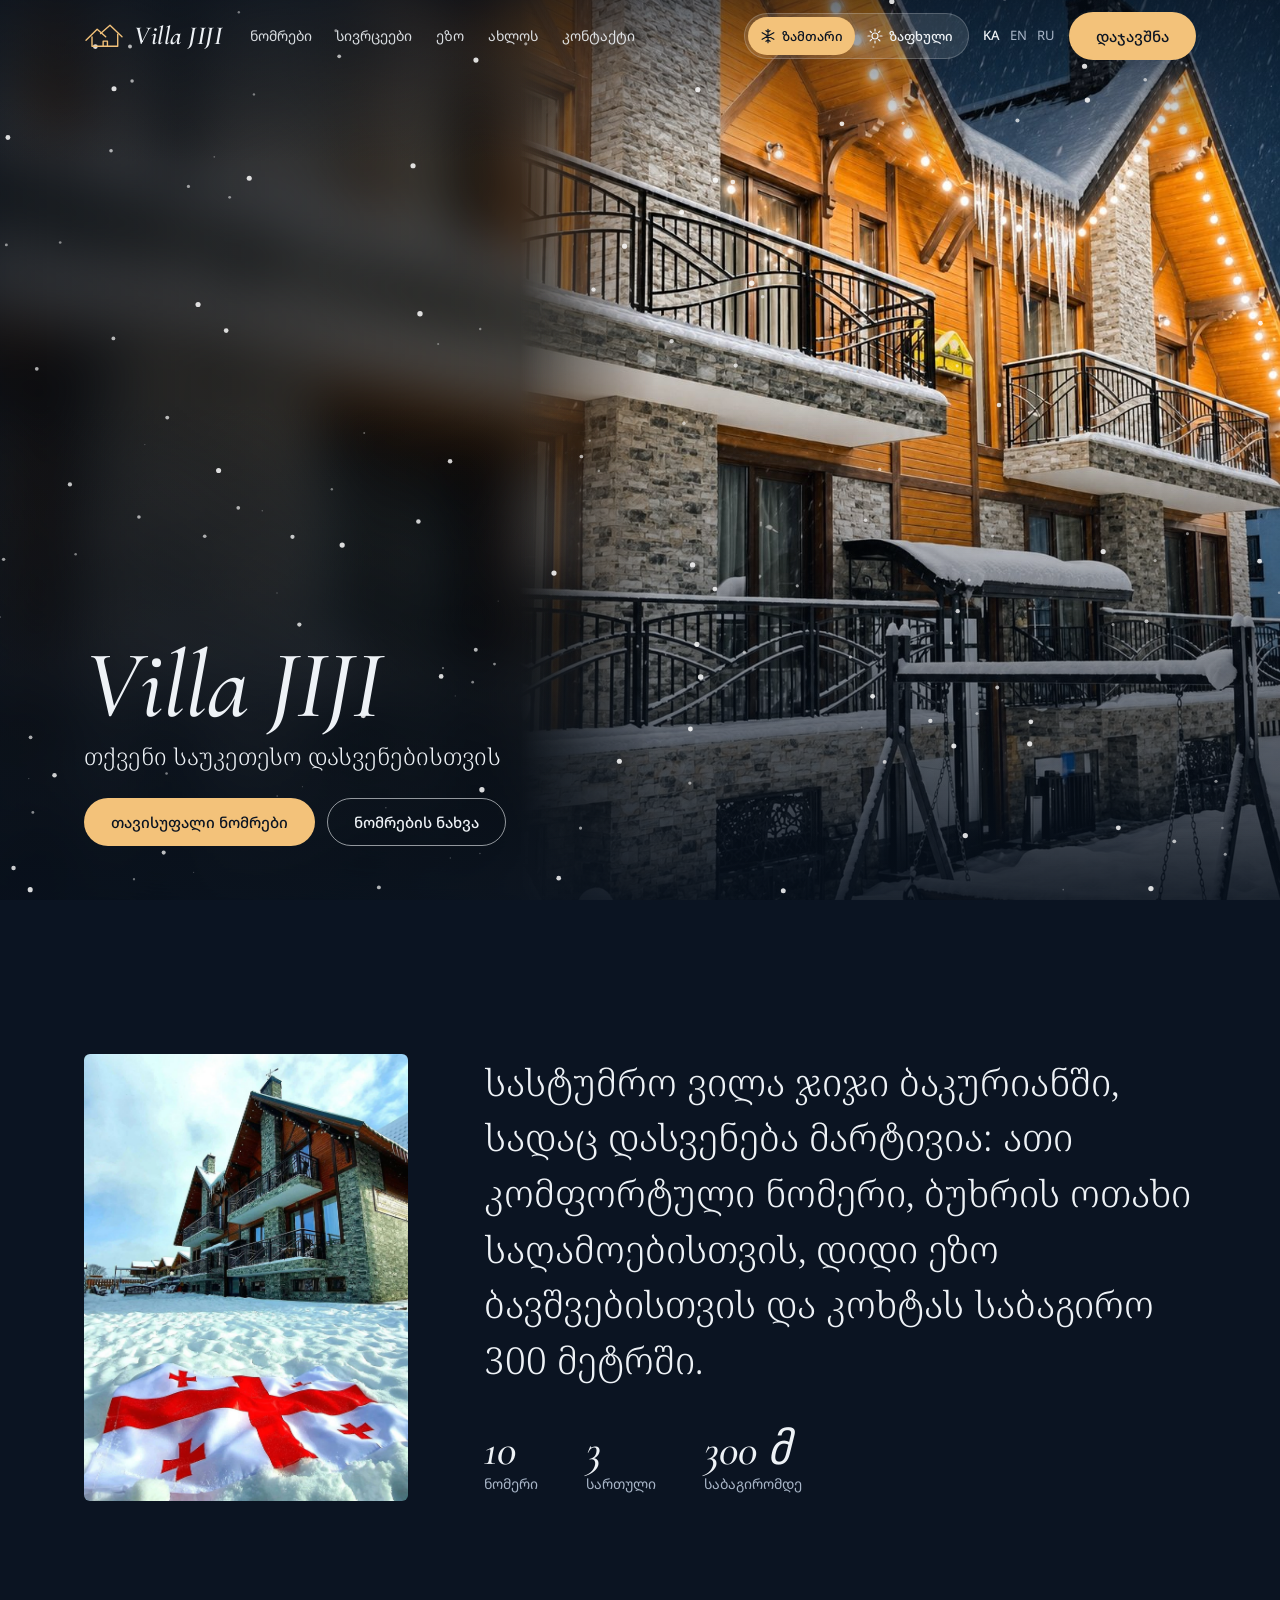
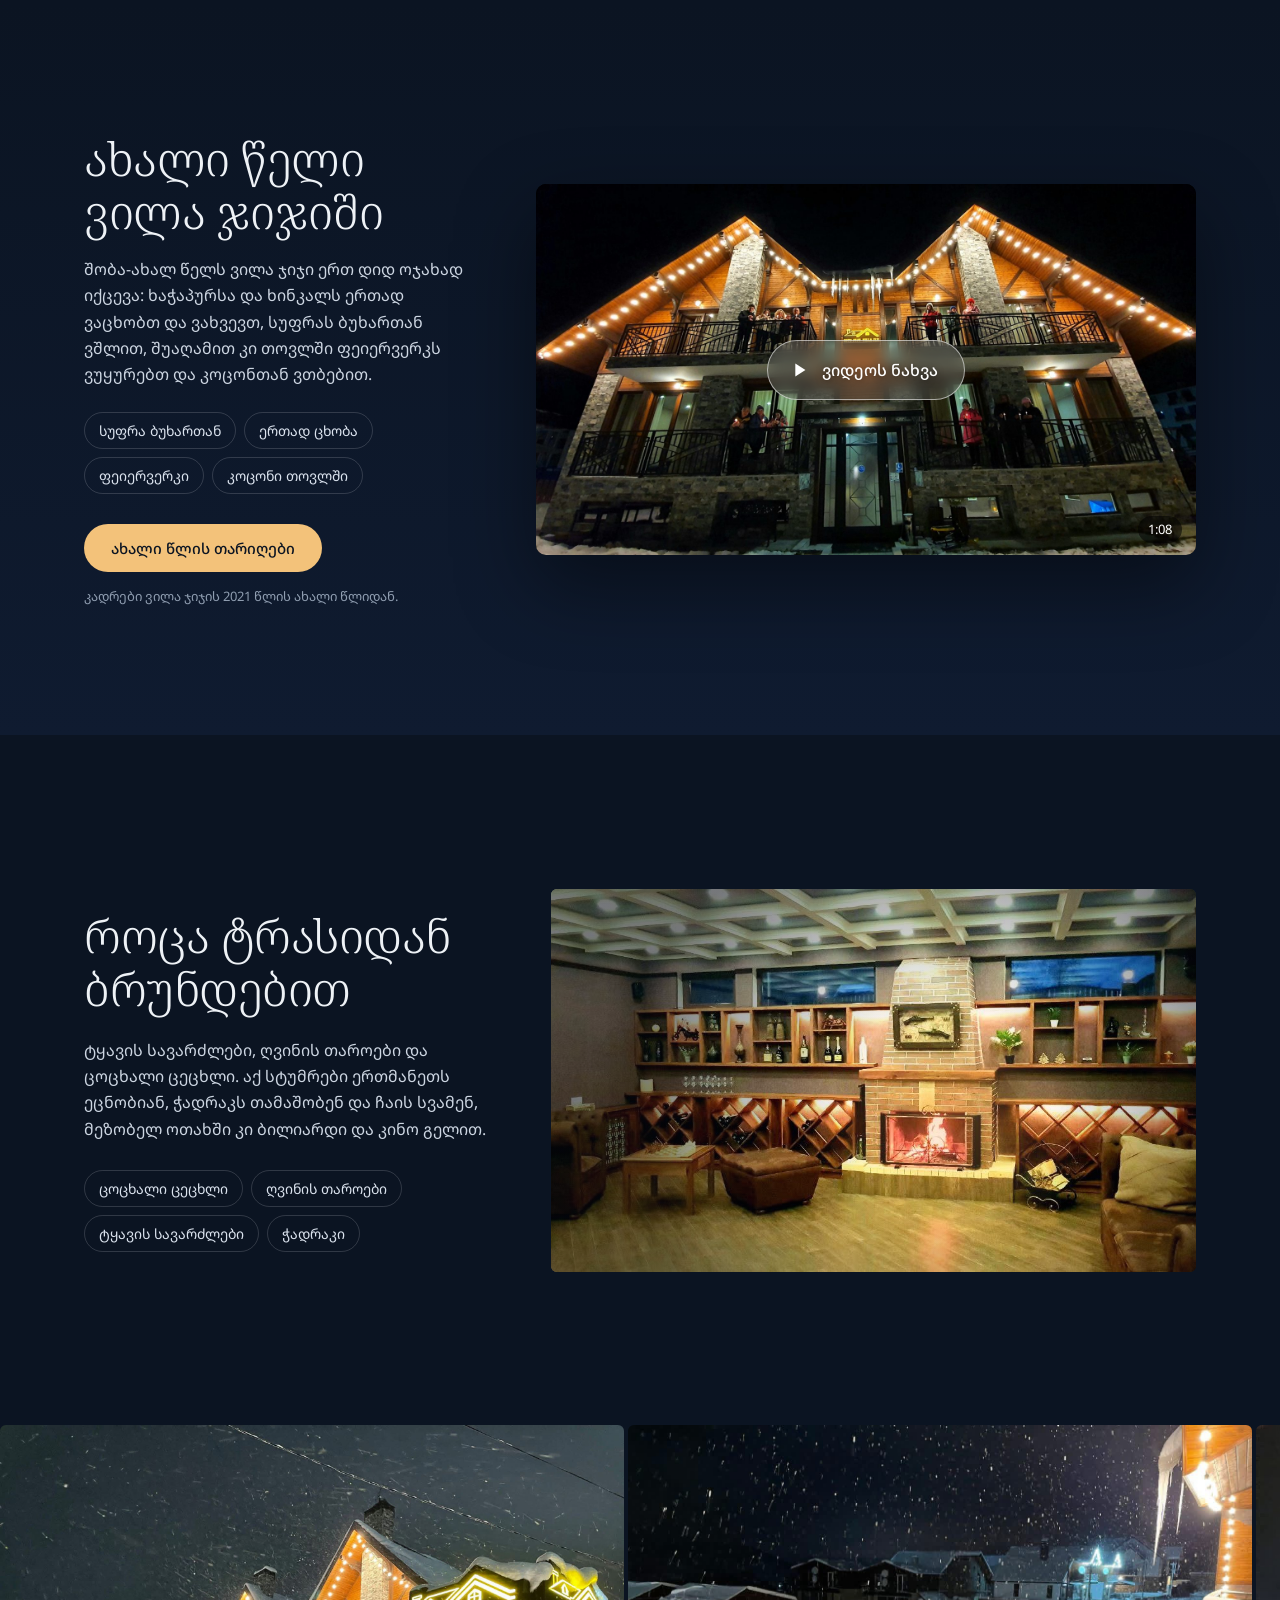
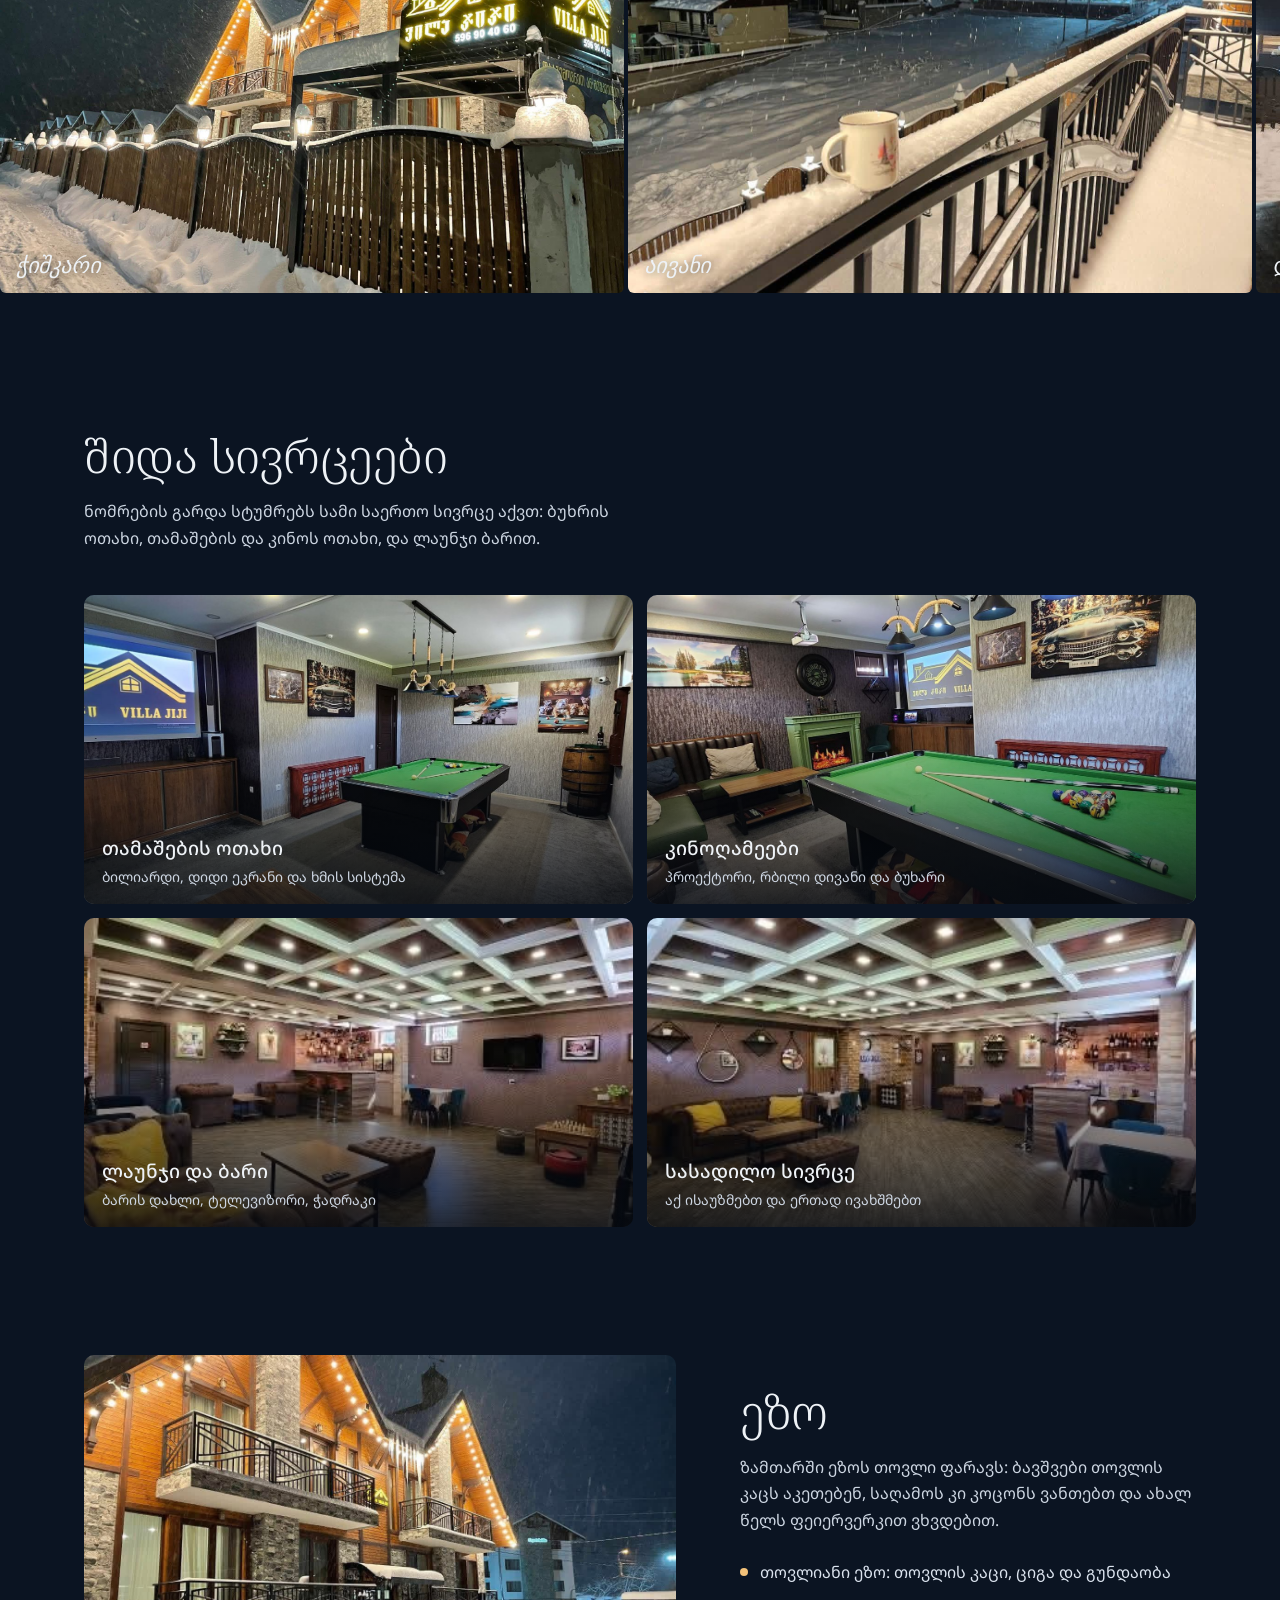
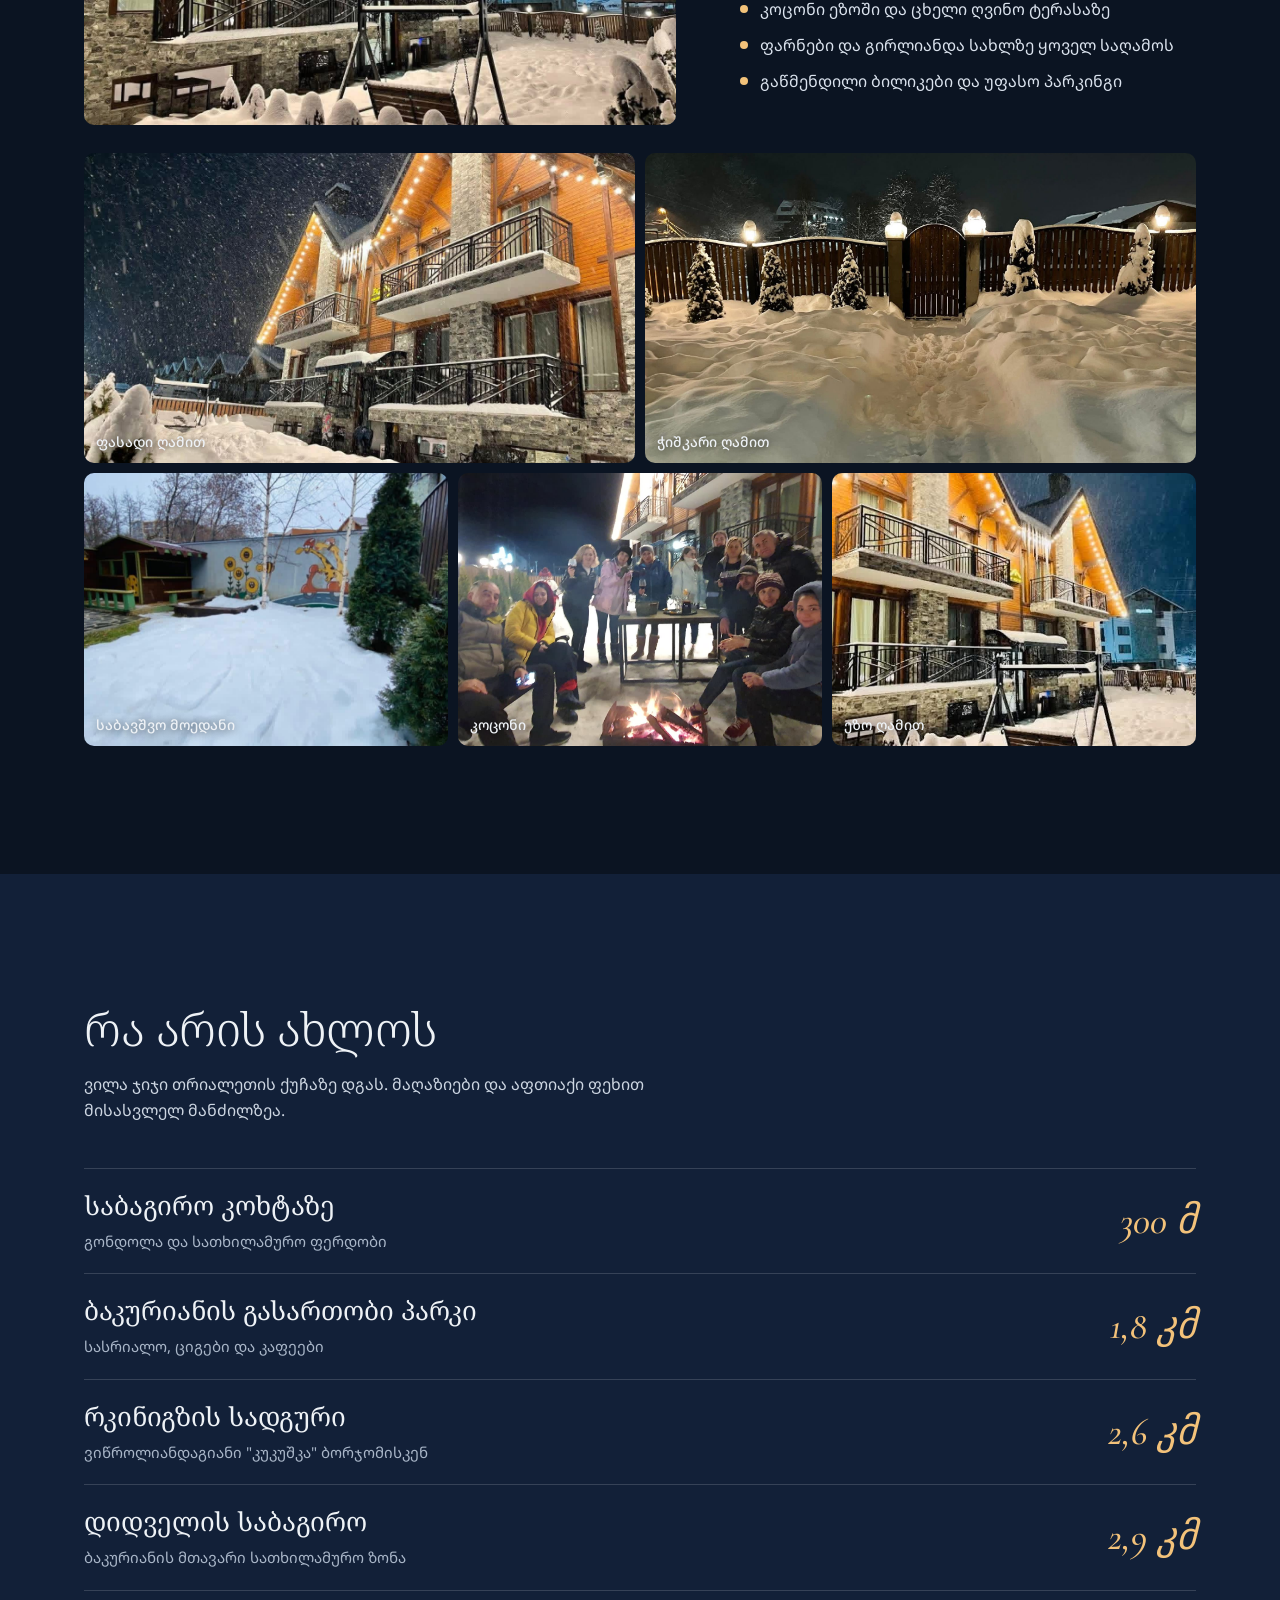
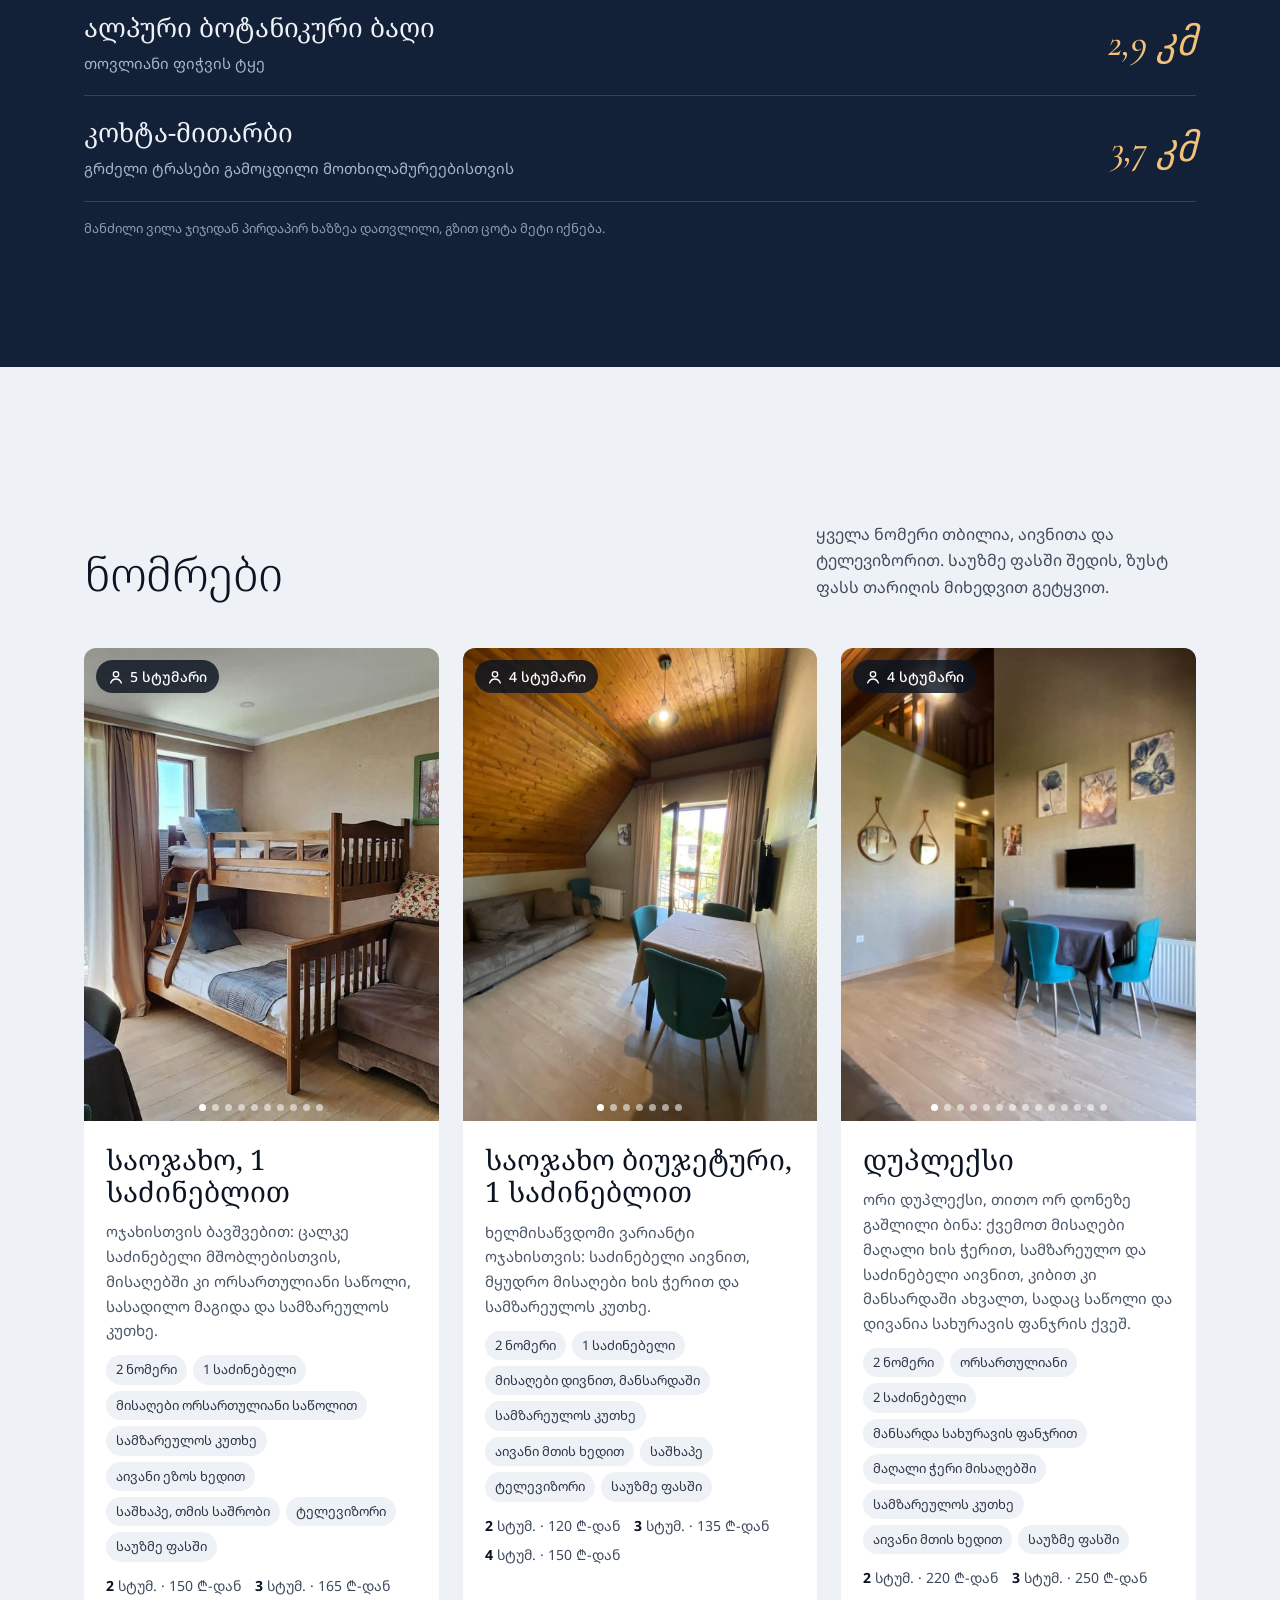
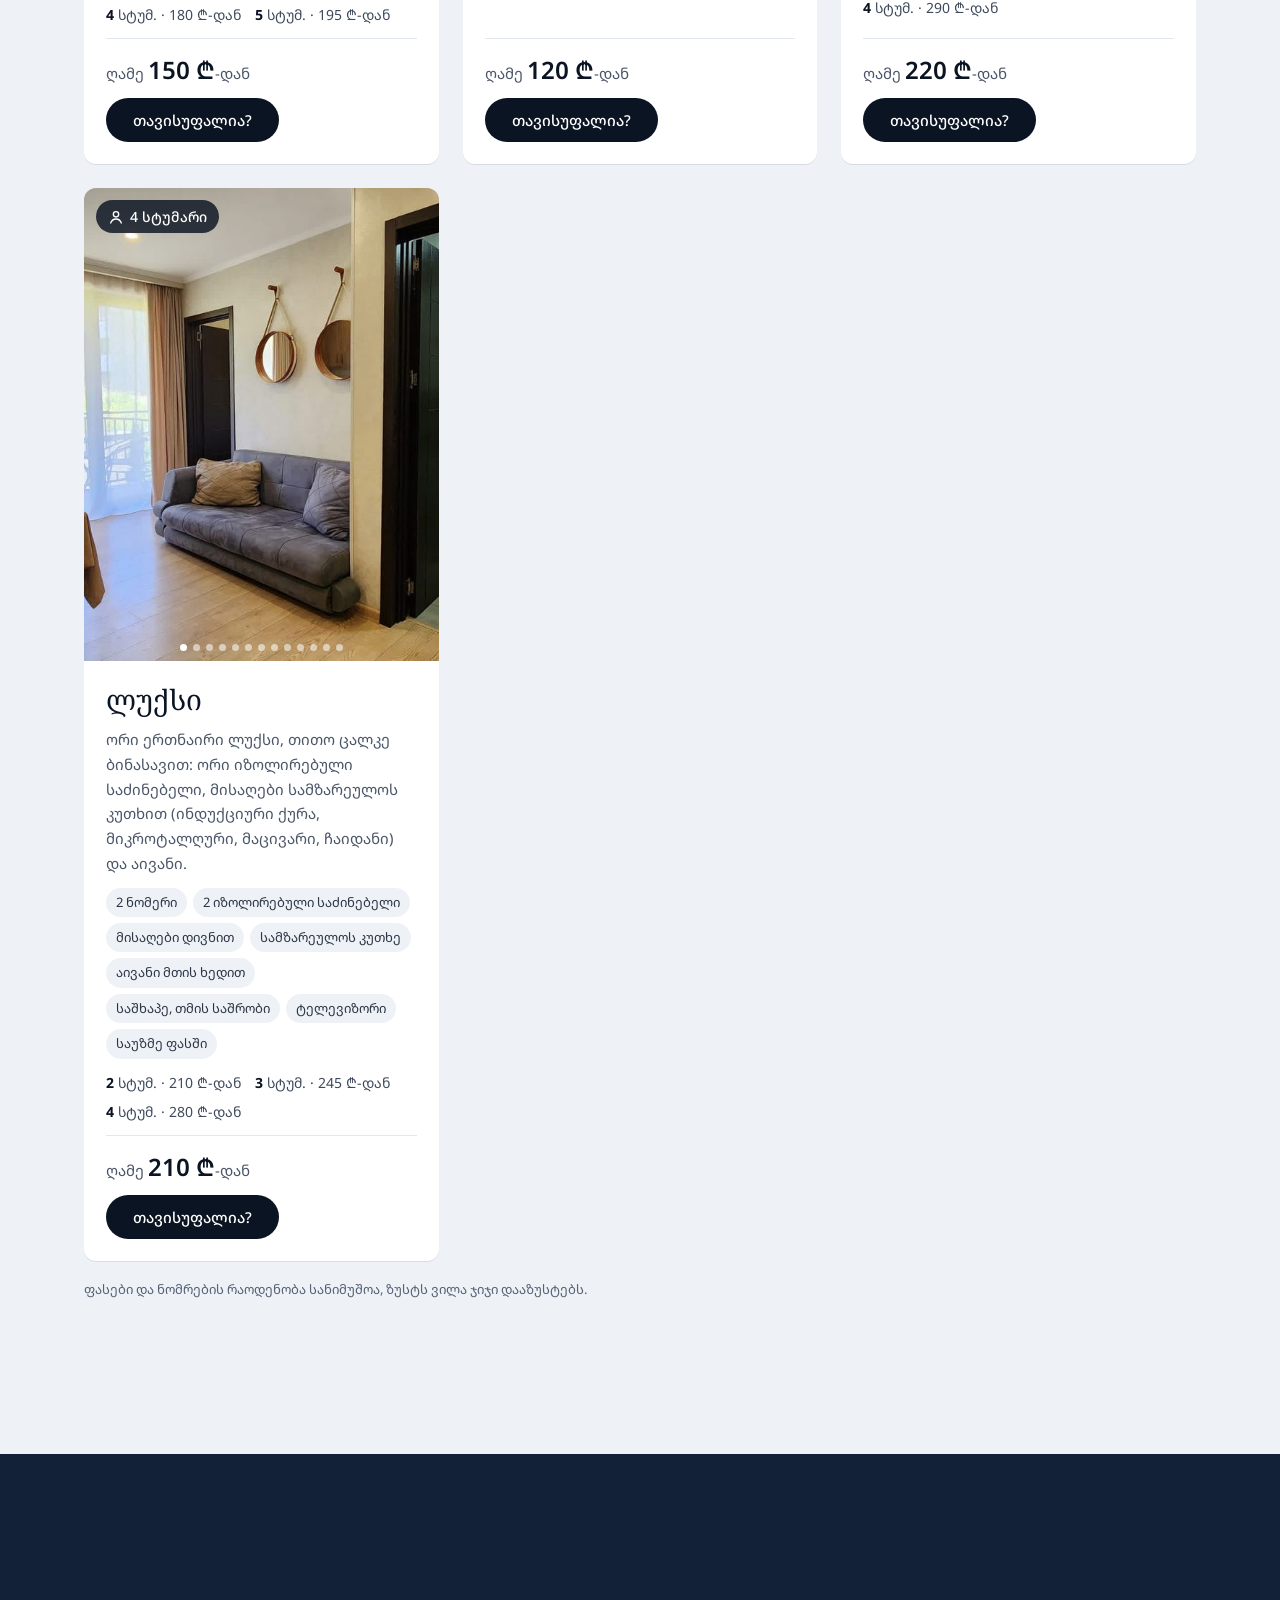
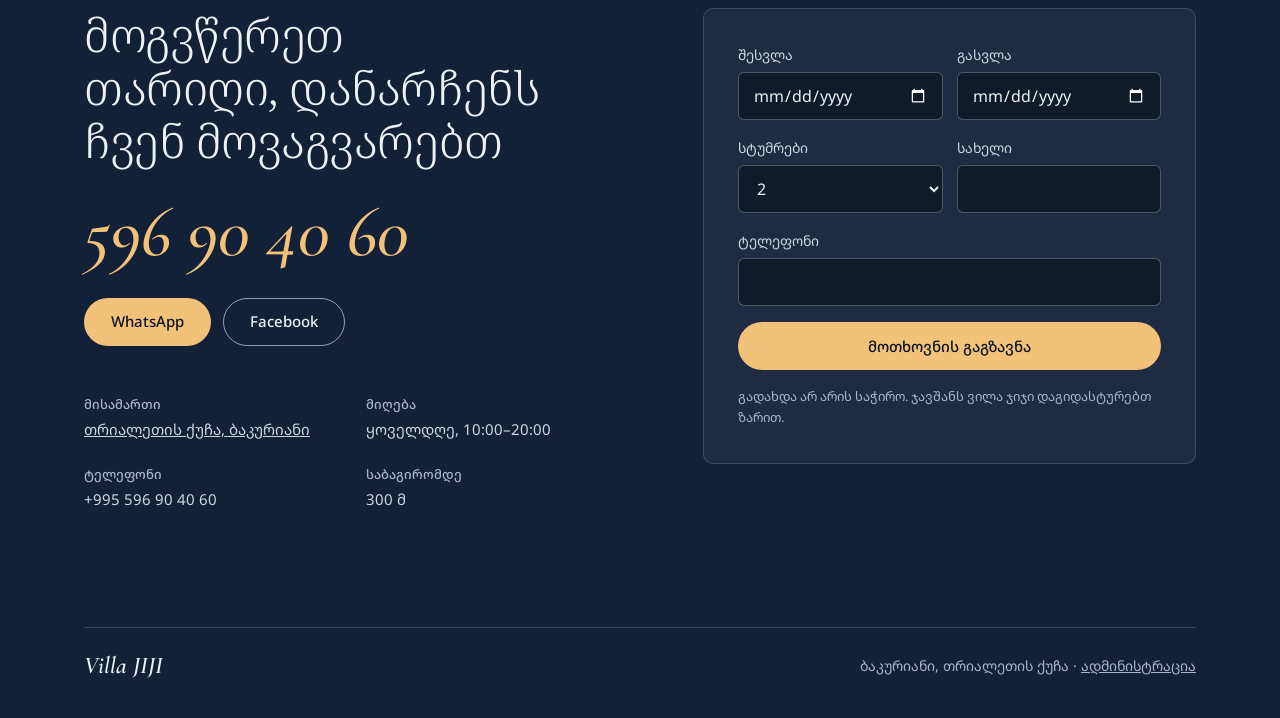
==== commit 535470ff: "Cloudflare backend: D1 database, admin API behind Access, Instagram/Facebook bot - functions/: Pages" ====
--- a/index.html
+++ b/index.html
@@ -4,7 +4,7 @@
 <meta charset="utf-8">
 <meta name="viewport" content="width=device-width, initial-scale=1">
 <title>Villa JIJI</title>
-<link rel="stylesheet" href="css/chat.css?v=202611191906">
+<link rel="stylesheet" href="css/chat.css?v=202611191924">
 <link rel="preconnect" href="https://fonts.googleapis.com">
 <link rel="preconnect" href="https://fonts.gstatic.com" crossorigin>
 <link href="https://fonts.googleapis.com/css2?family=Noto+Serif+Georgian:wght@300;400;600&family=Noto+Sans+Georgian:wght@400;500;600&family=Cormorant:ital,wght@1,500;1,600&display=swap" rel="stylesheet">
@@ -452,8 +452,8 @@
 </section>
 </main>
 
-<script src="js/store.js?v=202611191906"></script>
-<script src="js/chat.js?v=202611191906"></script>
+<script src="js/store.js?v=202611191924"></script>
+<script src="js/chat.js?v=202611191924"></script>
 <script>
 {
 /* Room photos: drop files into img/rooms/ and list them here, e.g. lux:['img/rooms/lux-1.jpg'] */
@@ -537,6 +537,7 @@
 window.setFlakes=()=>{size();if(!run)tick()};
 const ro=new ResizeObserver(()=>{size();if(!run)tick()});ro.observe(cv);
 applySeason(season,false);
+JIJI.onChange(()=>{let chosen=null;try{chosen=localStorage.getItem('jiji-season')}catch(e){}if(!chosen&&JIJI.siteSeason()!==season)applySeason(JIJI.siteSeason(),true)});
 const io=new IntersectionObserver(es=>{const vis=es[0].isIntersecting&&!reduce;if(vis&&!run){run=true;tick()}else if(!vis){run=false;cancelAnimationFrame(raf)}});io.observe(cv);
 }
 </script>
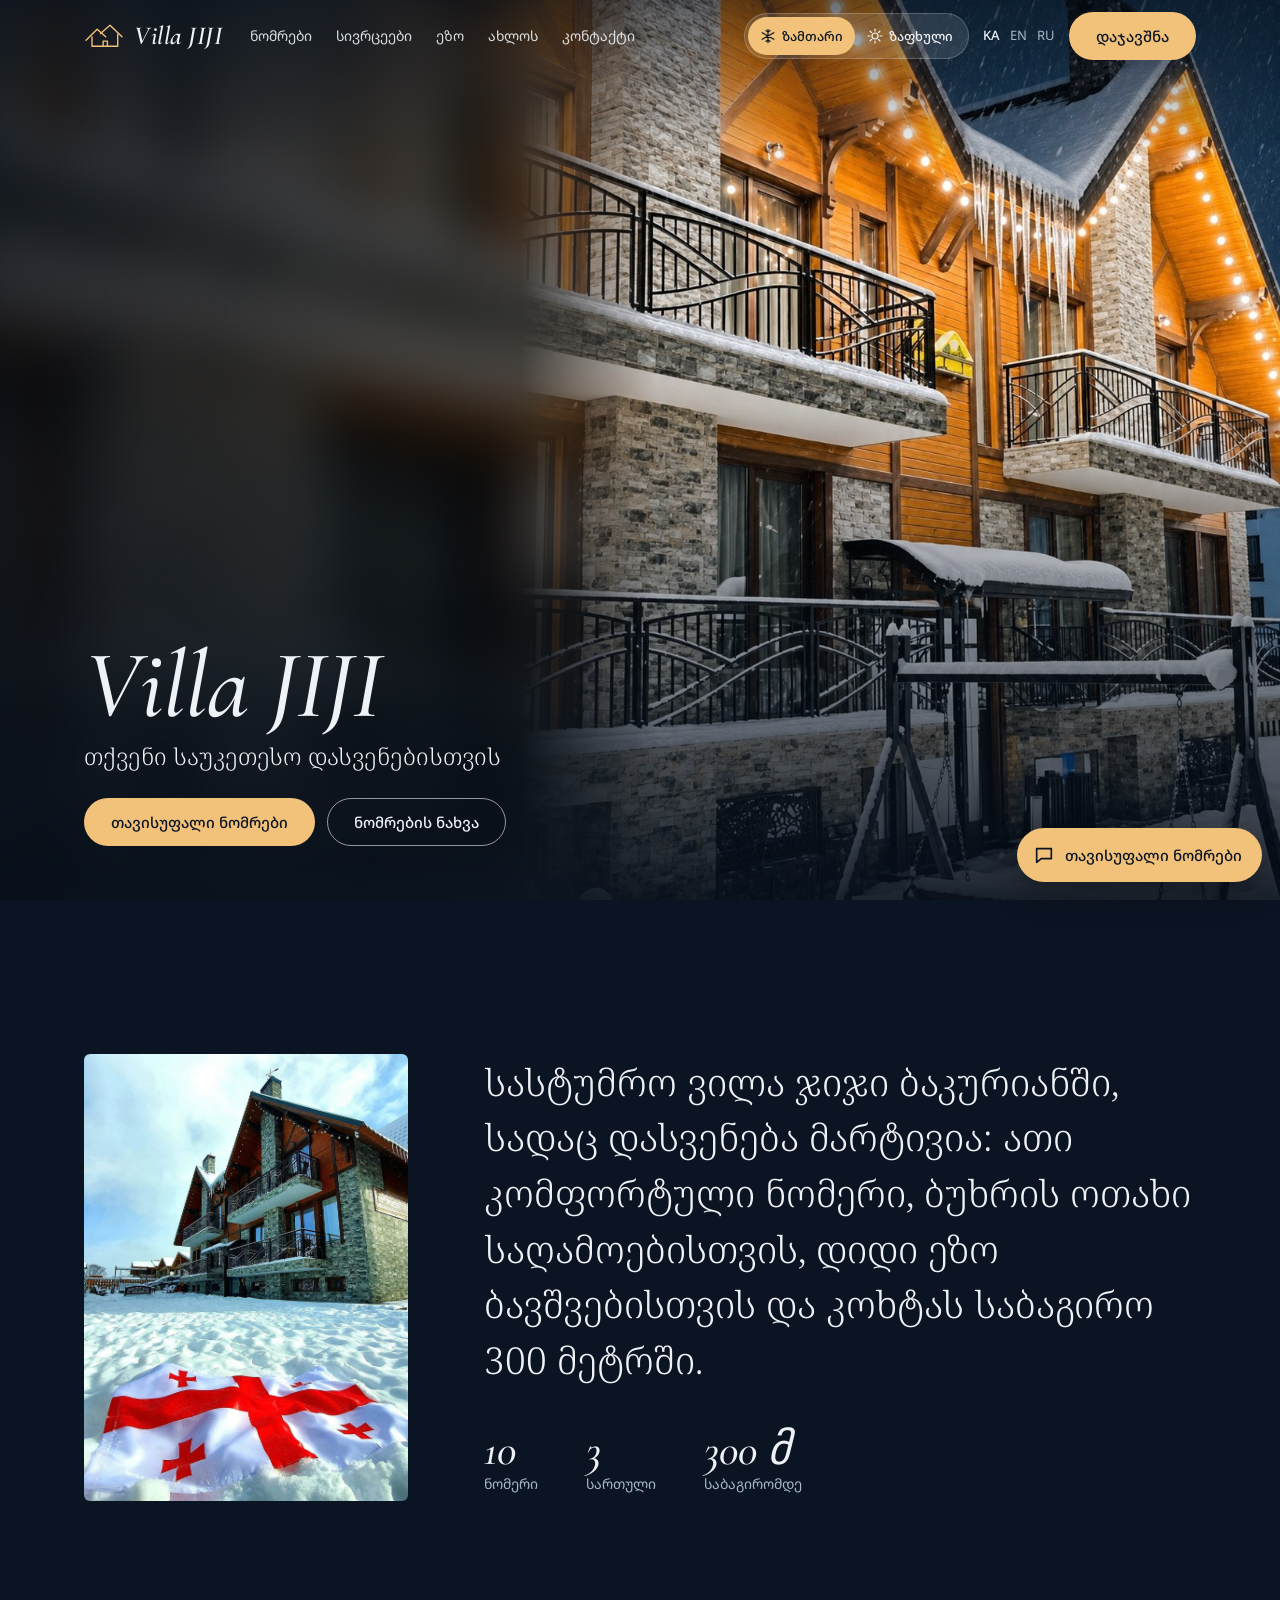
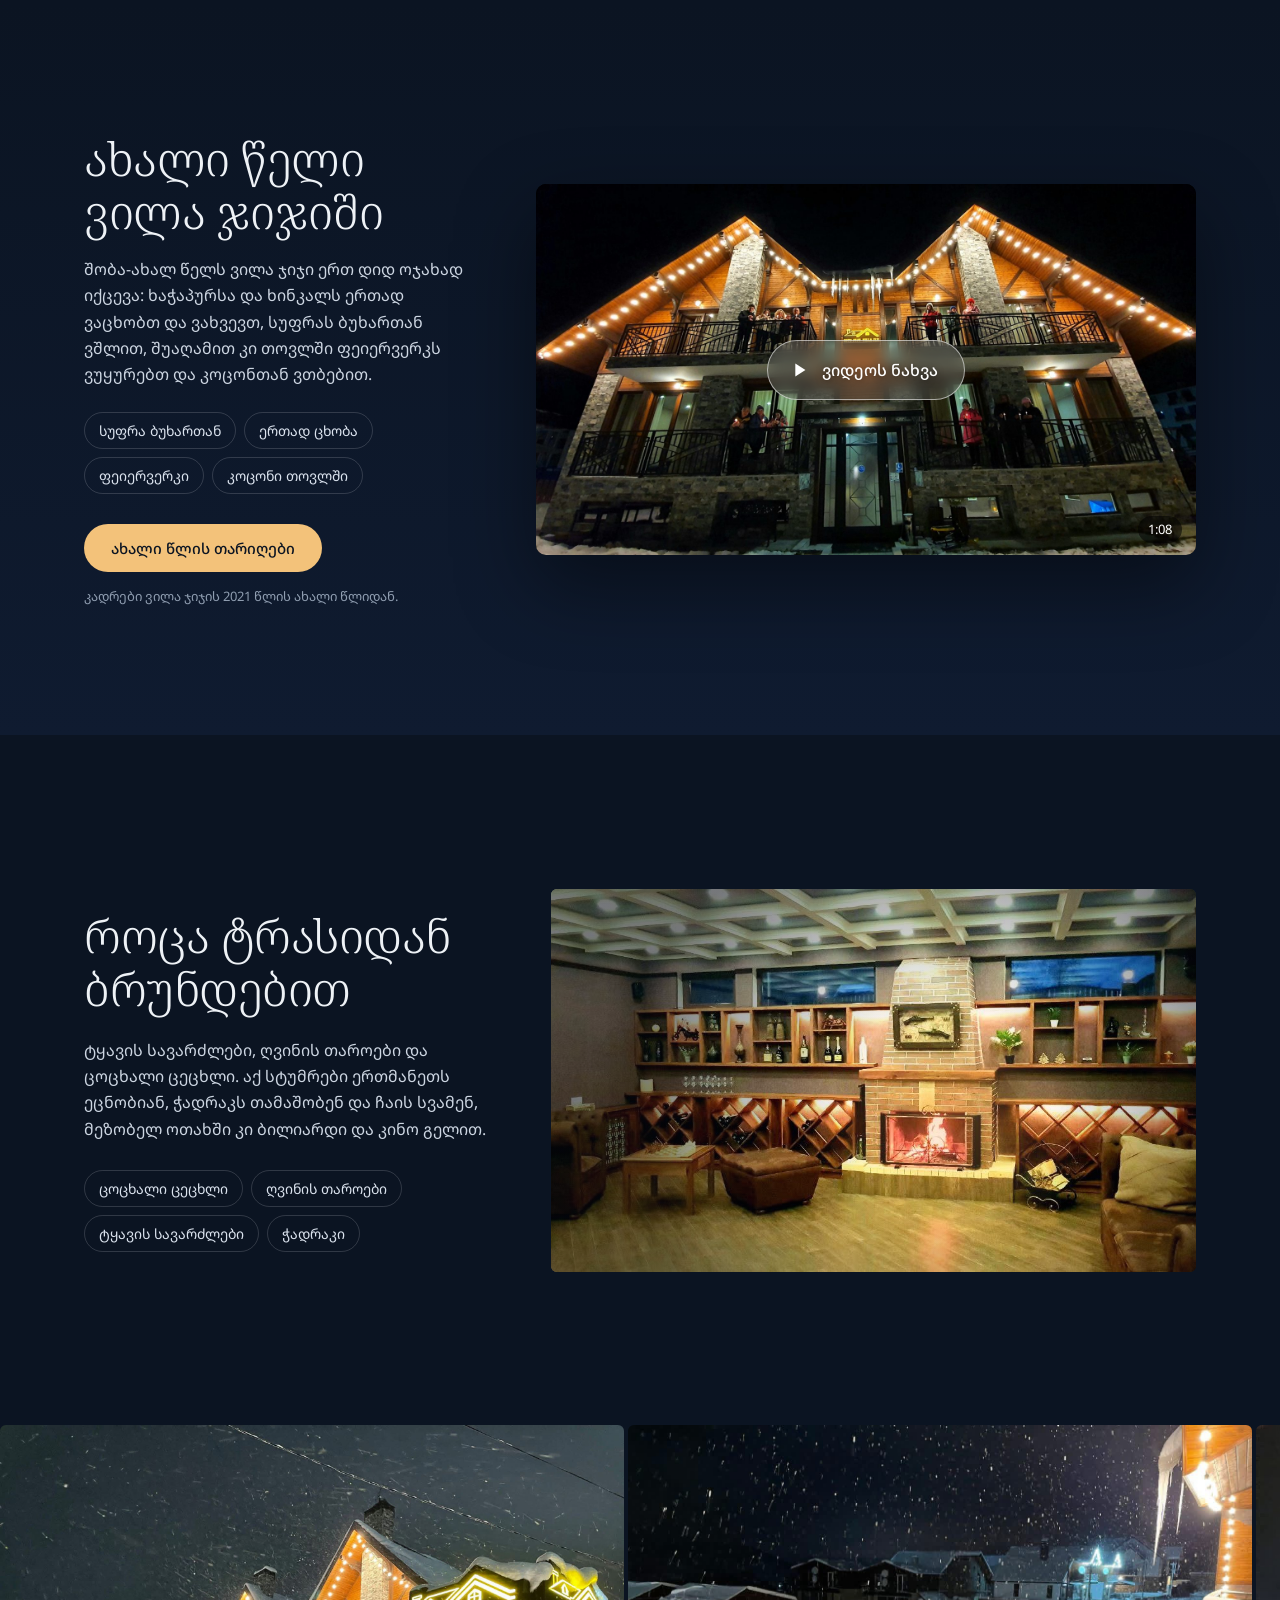
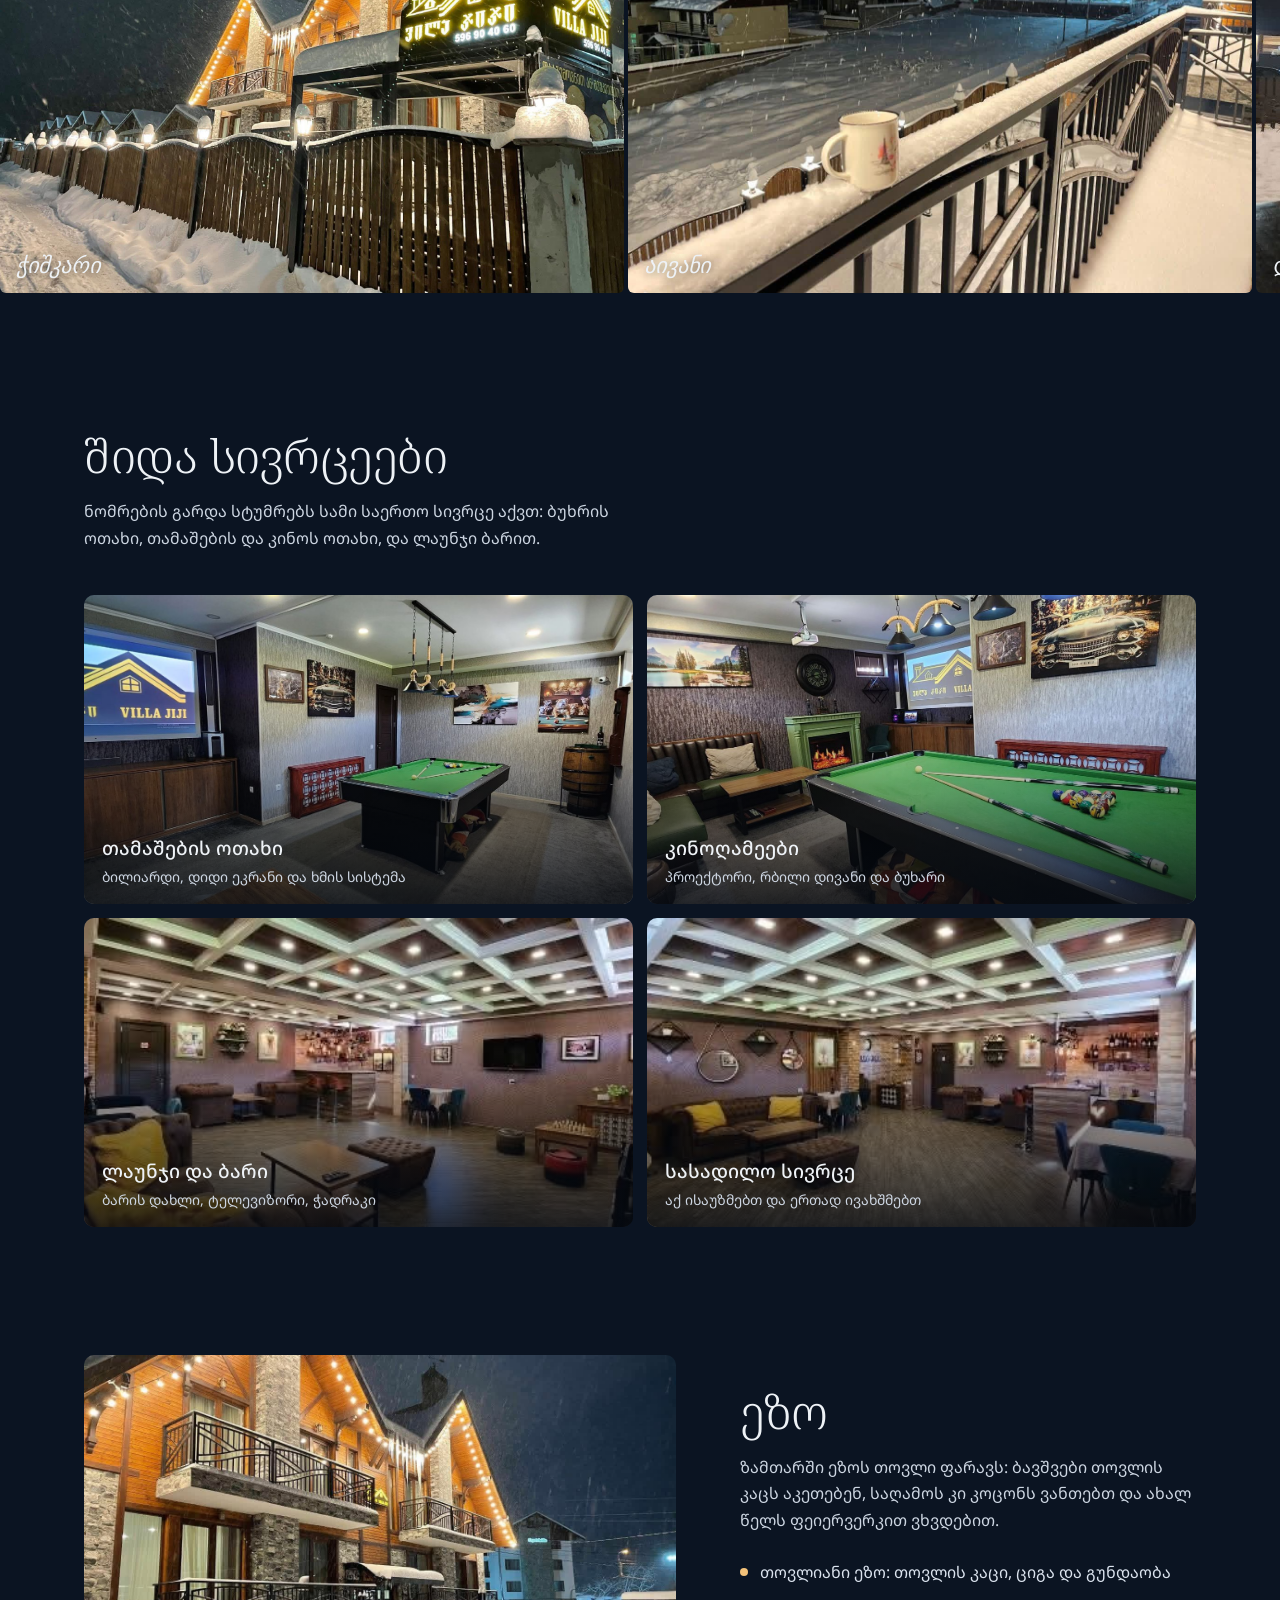
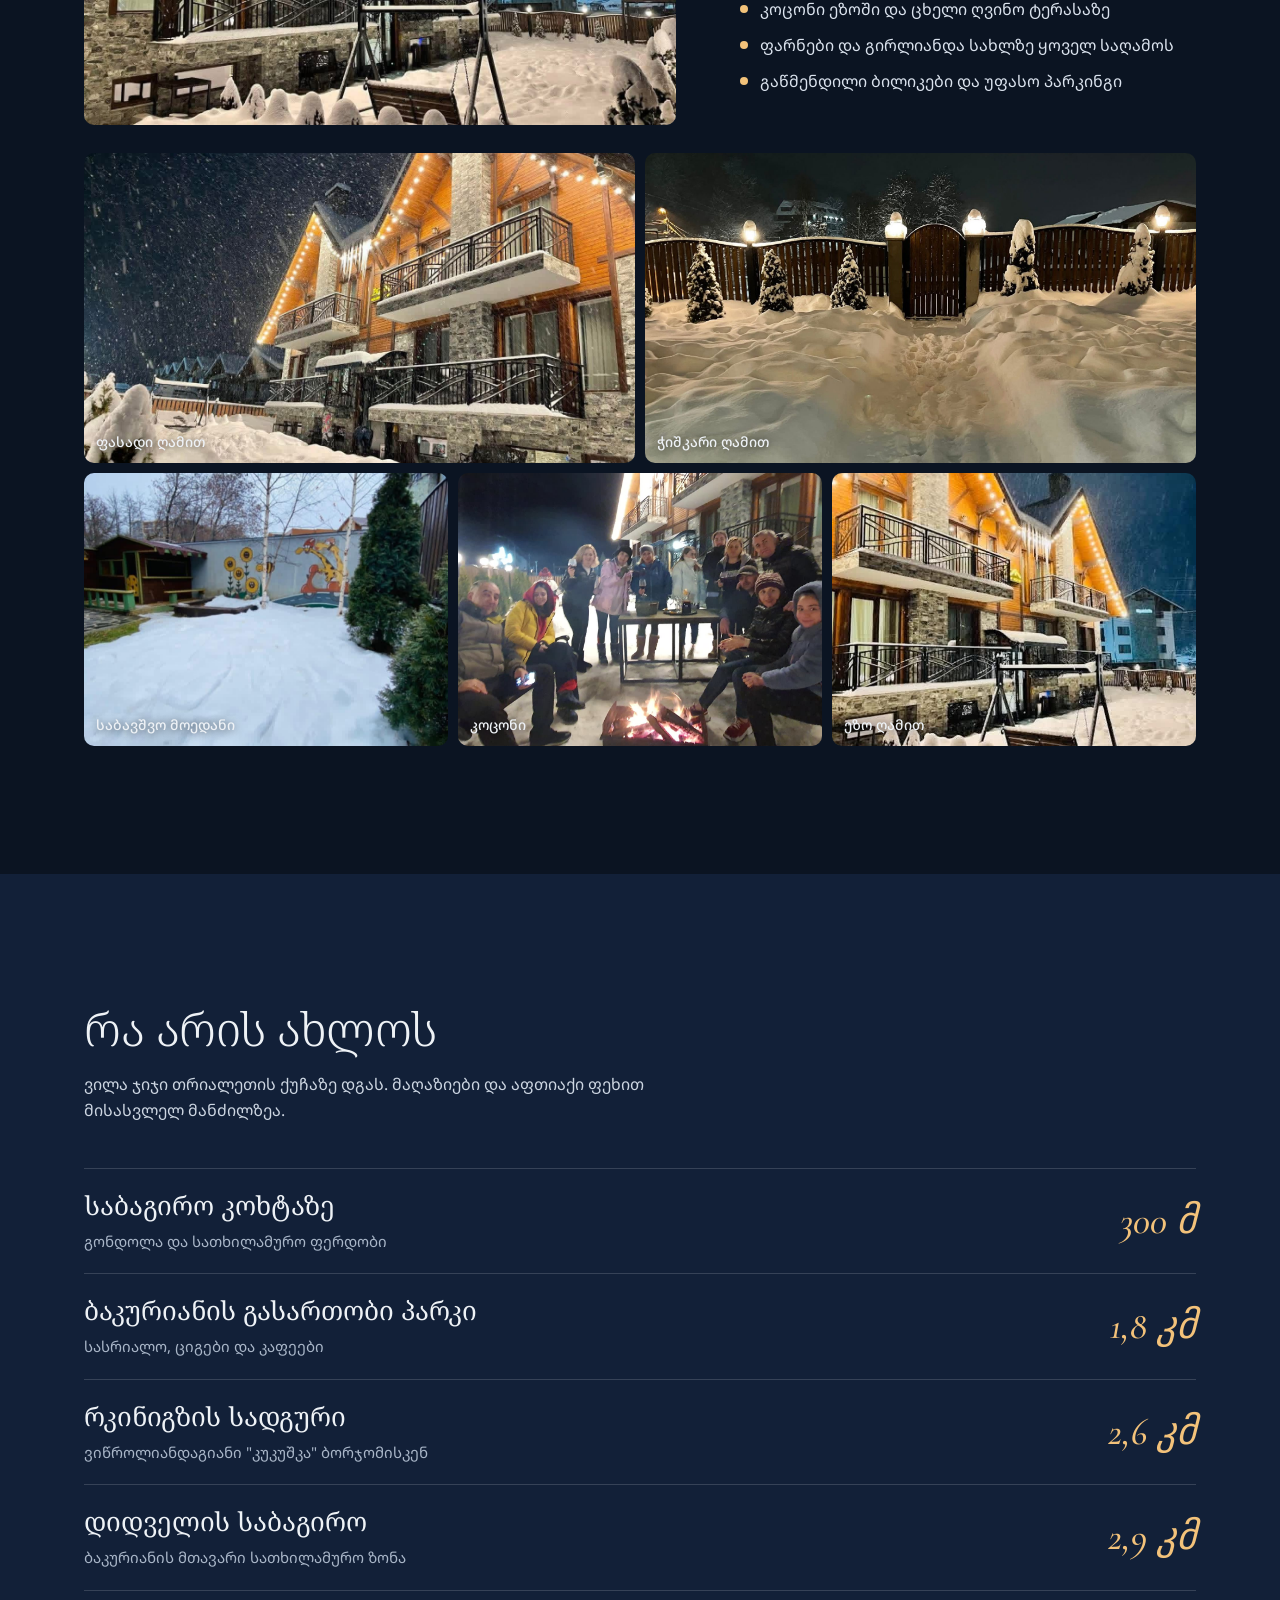
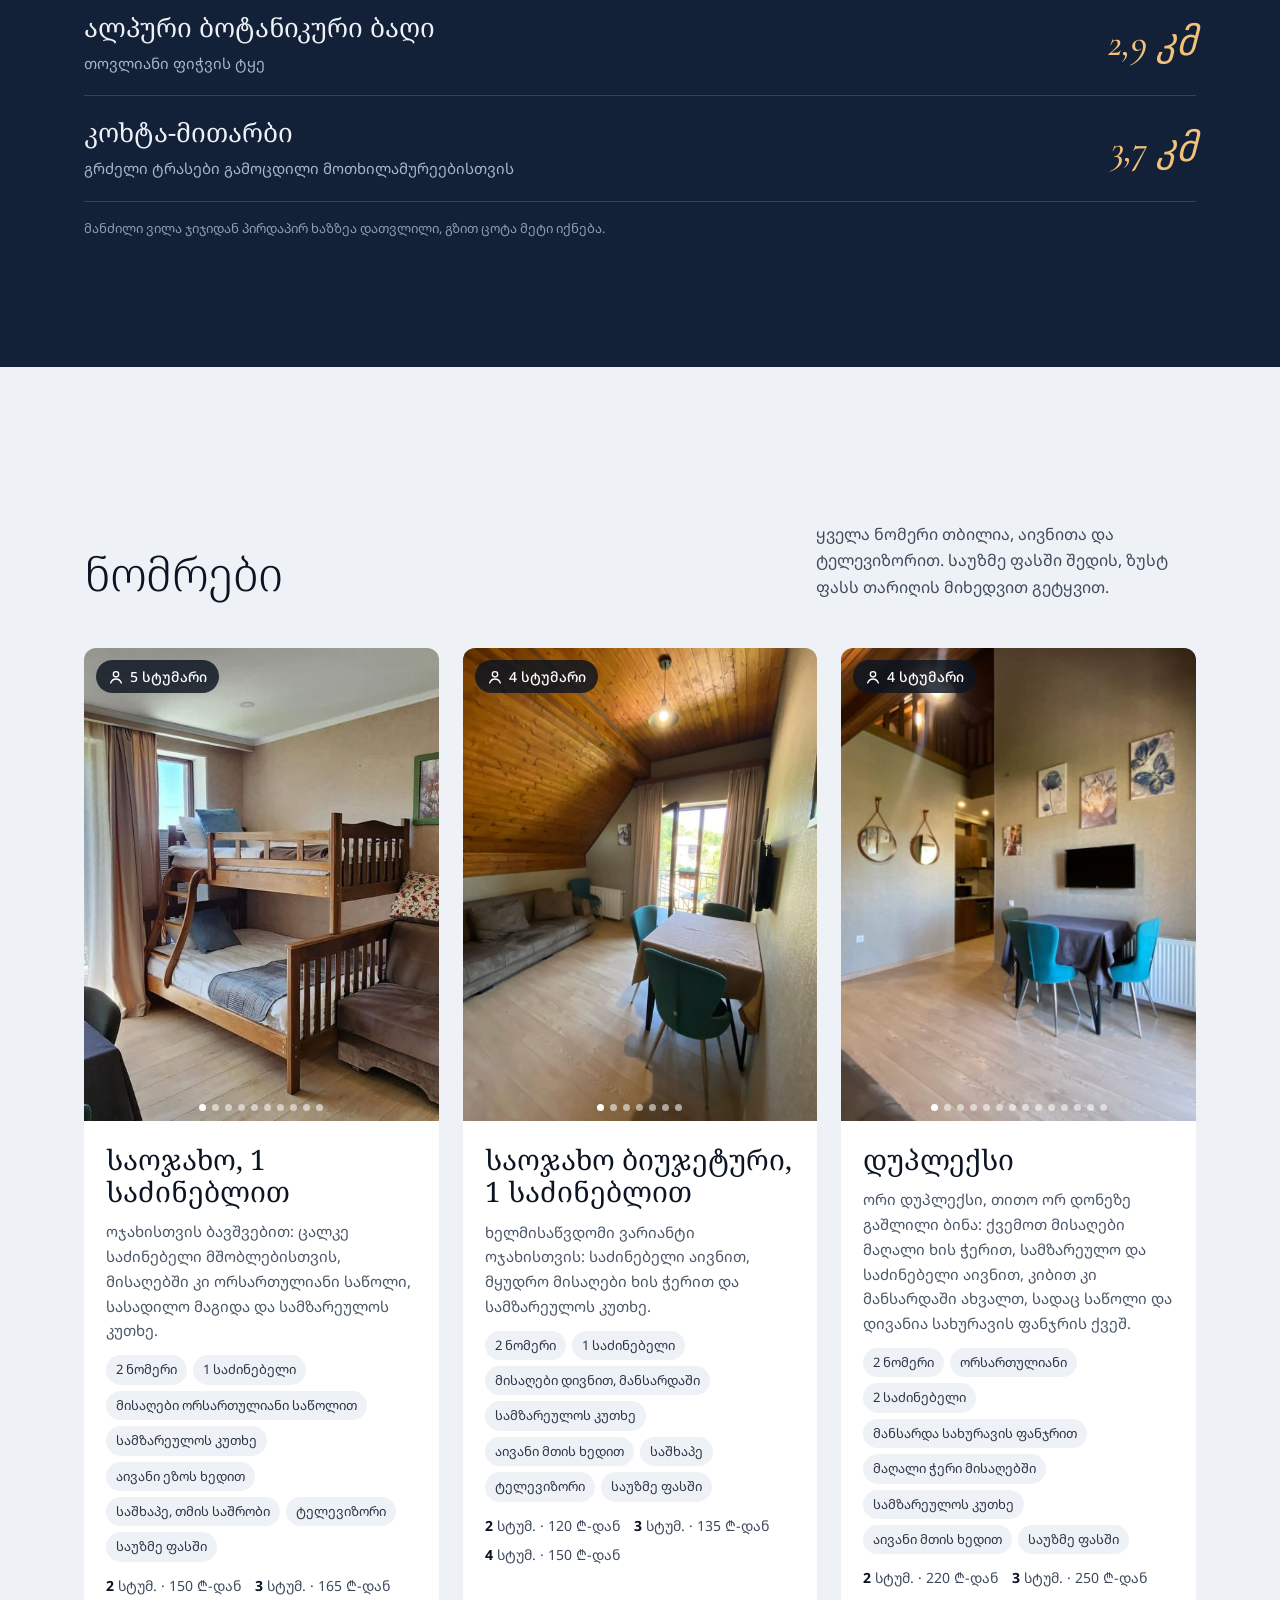
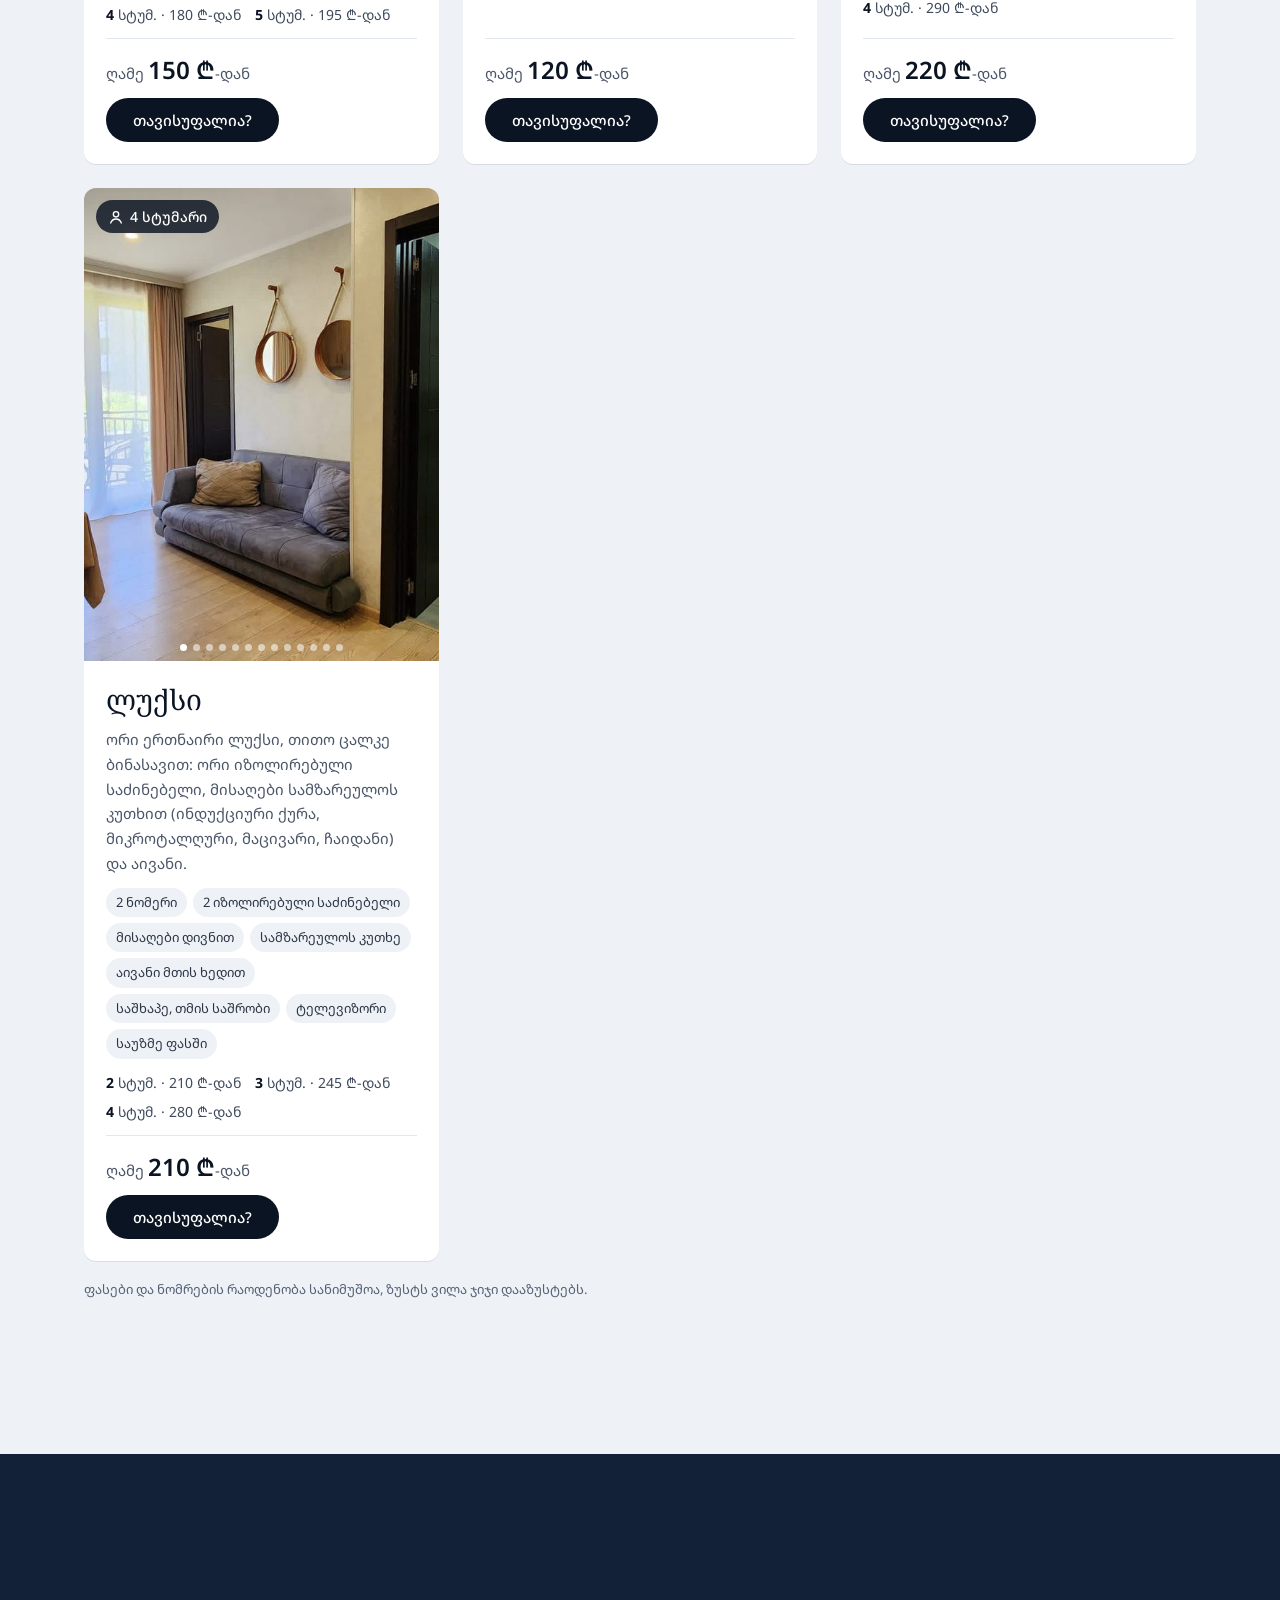
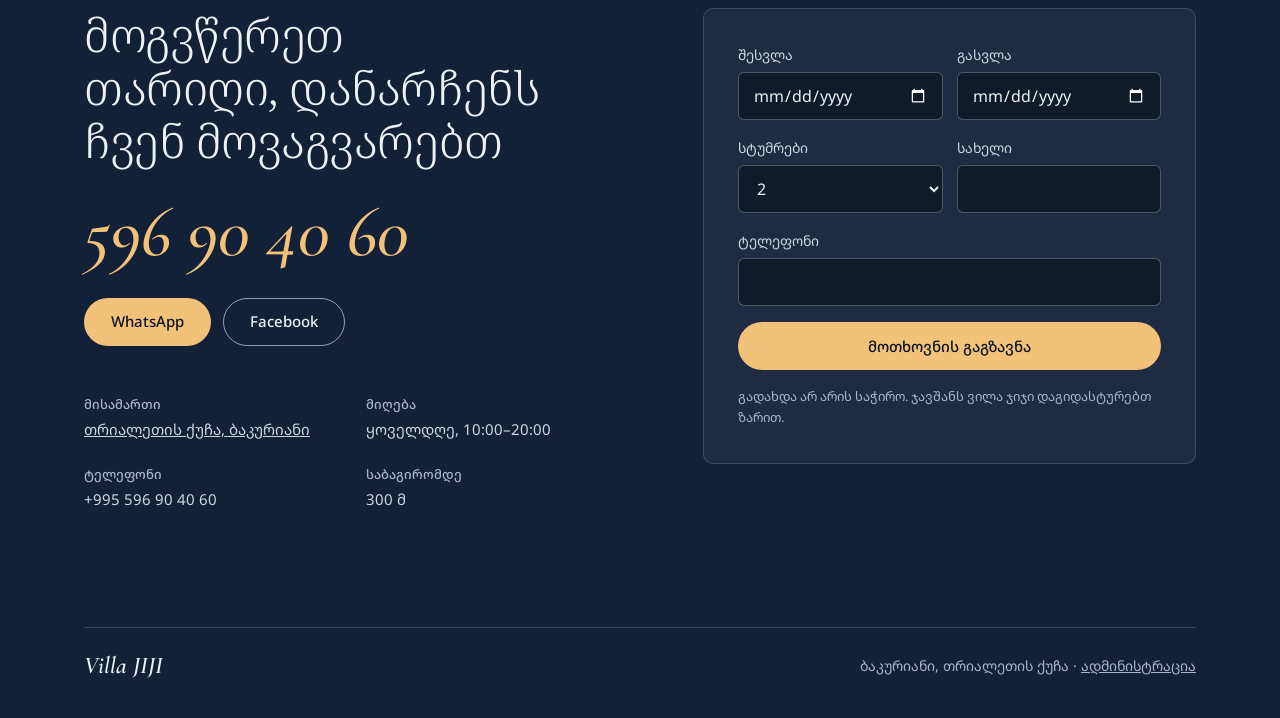
==== commit 9fdae7ea: "Chatbots suggest partial stays and a room change instead of a plain 'no' When not every requested ni" ====
--- a/index.html
+++ b/index.html
@@ -4,7 +4,7 @@
 <meta charset="utf-8">
 <meta name="viewport" content="width=device-width, initial-scale=1">
 <title>Villa JIJI</title>
-<link rel="stylesheet" href="css/chat.css?v=202611191924">
+<link rel="stylesheet" href="css/chat.css?v=202611191935">
 <link rel="preconnect" href="https://fonts.googleapis.com">
 <link rel="preconnect" href="https://fonts.gstatic.com" crossorigin>
 <link href="https://fonts.googleapis.com/css2?family=Noto+Serif+Georgian:wght@300;400;600&family=Noto+Sans+Georgian:wght@400;500;600&family=Cormorant:ital,wght@1,500;1,600&display=swap" rel="stylesheet">
@@ -452,8 +452,8 @@
 </section>
 </main>
 
-<script src="js/store.js?v=202611191924"></script>
-<script src="js/chat.js?v=202611191924"></script>
+<script src="js/store.js?v=202611191935"></script>
+<script src="js/chat.js?v=202611191935"></script>
 <script>
 {
 /* Room photos: drop files into img/rooms/ and list them here, e.g. lux:['img/rooms/lux-1.jpg'] */
@@ -512,7 +512,9 @@
  if(!nm||ph.replace(/\D/g,'').length<9)return say('ჩაწერეთ სახელი და ტელეფონის სრული ნომერი.');
  if(g>6)return say('7 და მეტი სტუმრისთვის დაგვირეკეთ: 596 90 40 60.');
  const o=JIJI.findOffer(a,b,g),n=JIJI.nights(a,b);
- if(!o){const nx=JIJI.nextOffer(a,n,g);return say('ამ თარიღებზე ადგილი აღარ გვაქვს.'+(nx?' უახლოესი თავისუფალი: '+JIJI.fmtRange(nx.from,nx.to)+'.':''))}
+ if(!o){const pt=JIJI.partialOffer(a,b,g),sp=JIJI.splitOffer(a,b,g),nx=JIJI.nextOffer(a,n,g);
+  const tips=[];if(sp)tips.push('მთელი '+n+' ღამე შესაძლებელია ნომრის ერთი გამოცვლით ('+sp.total+' ₾)');if(pt)tips.push(n+' ღამიდან თავისუფალია '+pt.n+': '+JIJI.fmtRange(pt.from,pt.to)+' ('+pt.total+' ₾)');if(nx)tips.push('სრული '+n+' ღამე: '+JIJI.fmtRange(nx.from,nx.to));
+  return say(tips.length?'ეს თარიღები მთლიანად თავისუფალი არ არის. შეგვიძლია შემოგთავაზოთ: '+tips.join('; ')+'. დეტალურად ჩატბოტი გაჩვენებთ.':'ამ თარიღებზე ადგილი აღარ გვაქვს. დაგვირეკეთ: 596 90 40 60.')}
  JIJI.createRequest({from:a,to:b,guests:g,name:nm,phone:ph,source:'site',type:o.type});
  form.reset();say('მოთხოვნა მიღებულია: '+JIJI.fmtRange(a,b)+', '+n+' ღამე, '+o.name+' ნომერი '+g+' სტუმარზე, '+o.total+' ₾ (სანიმუშო ფასი). ვილა ჯიჯი დაგიკავშირდებათ.')});
 
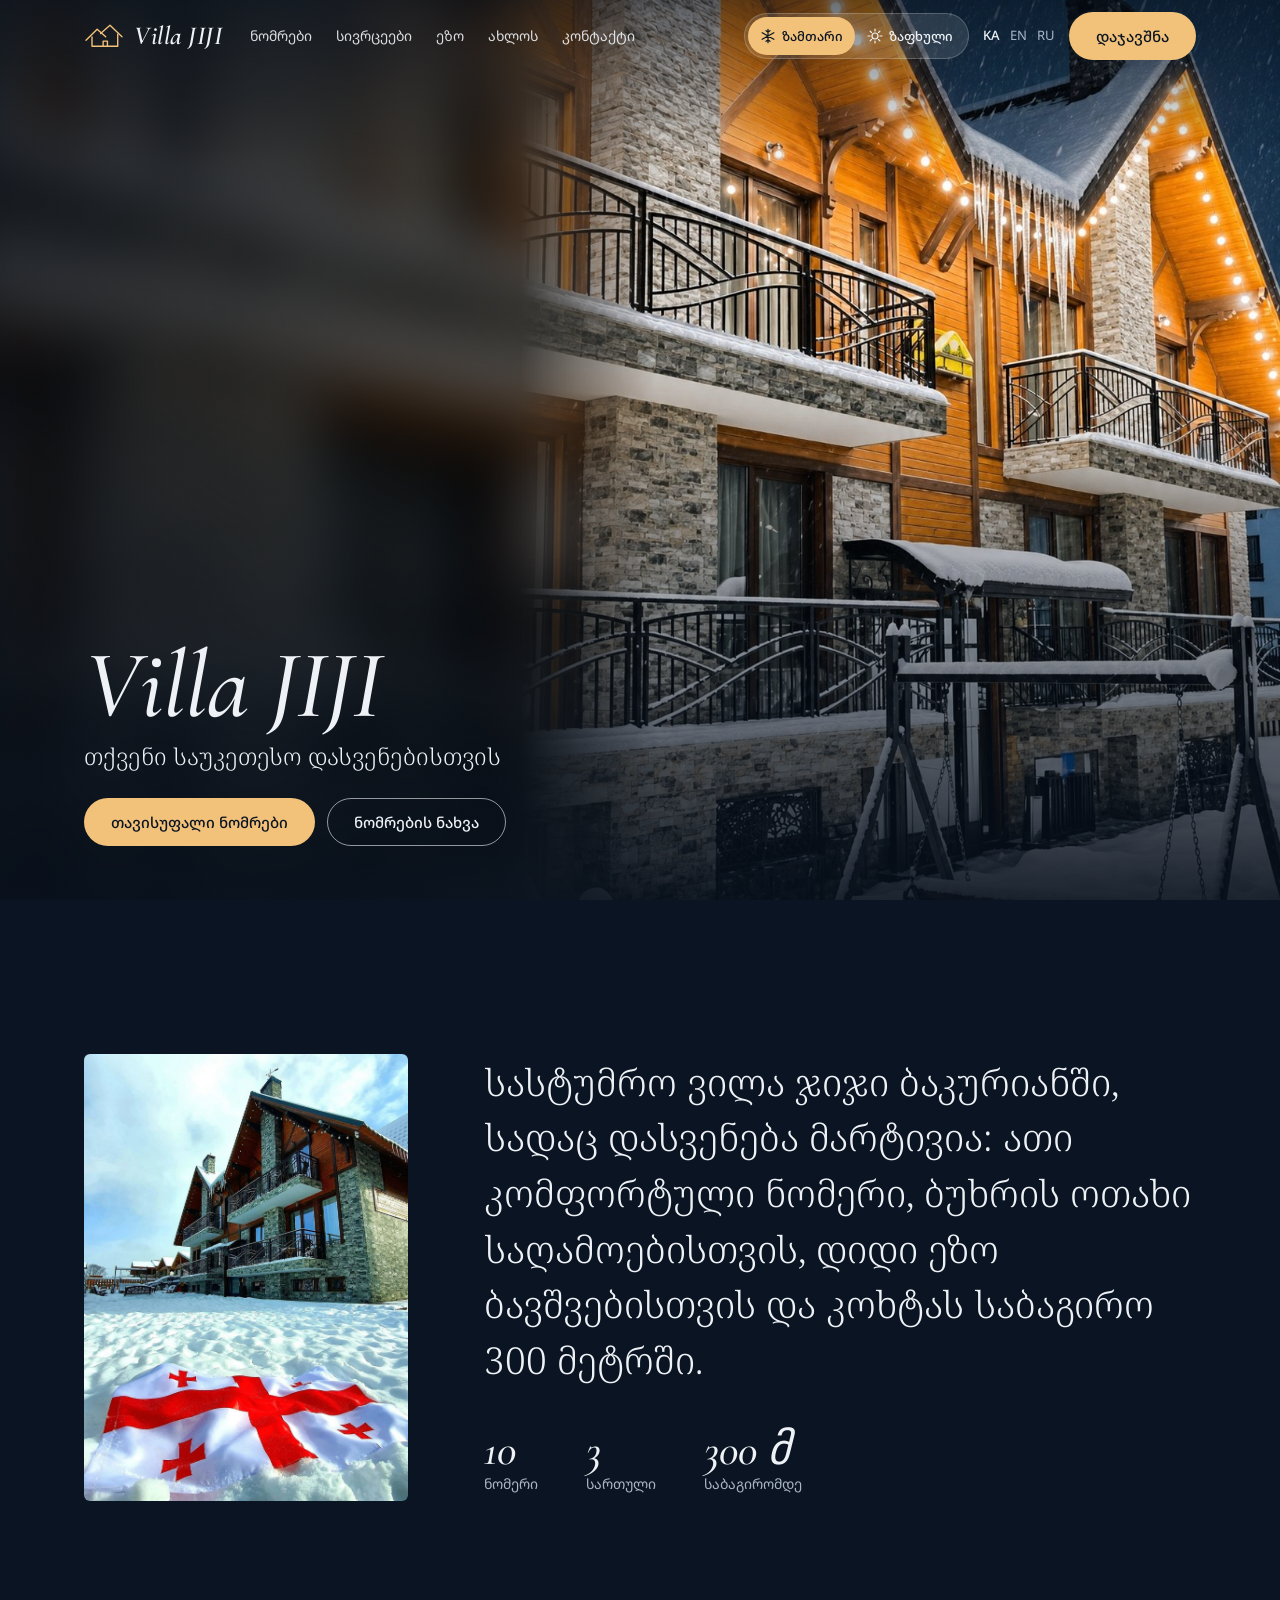
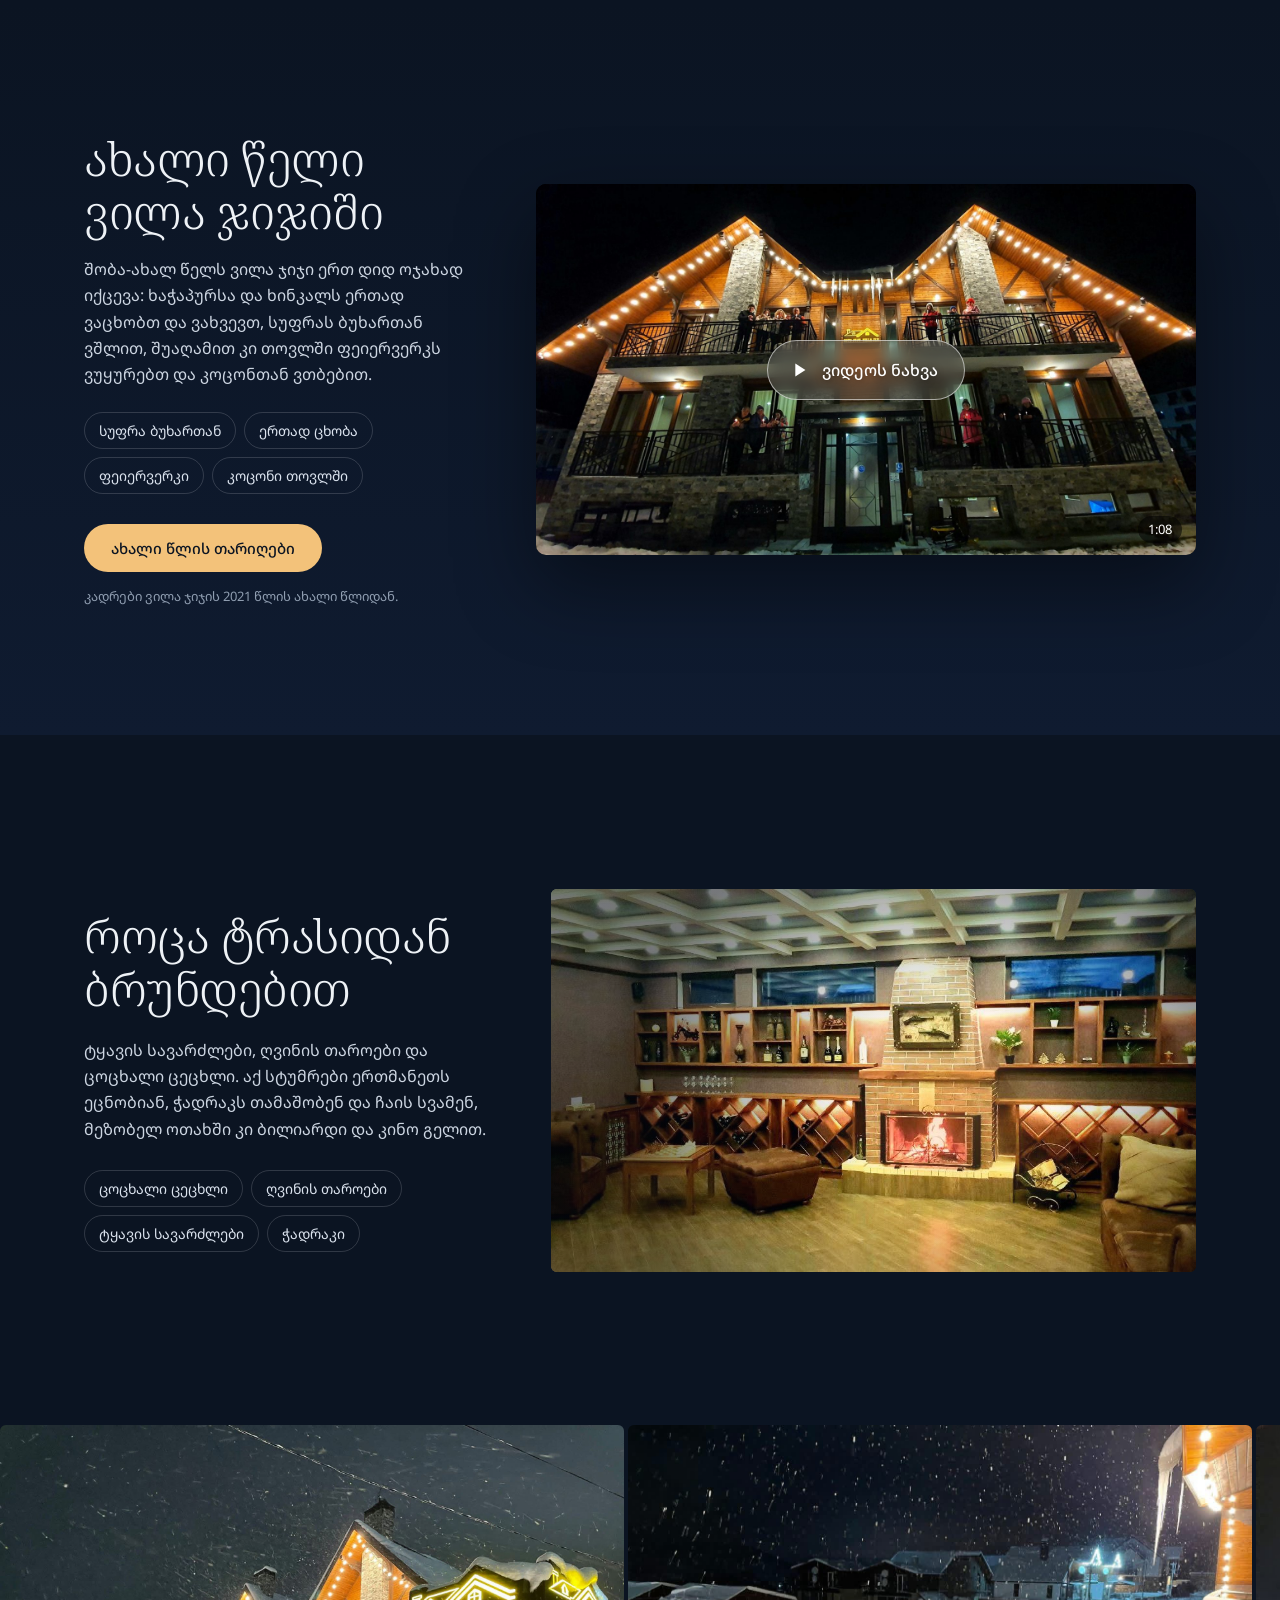
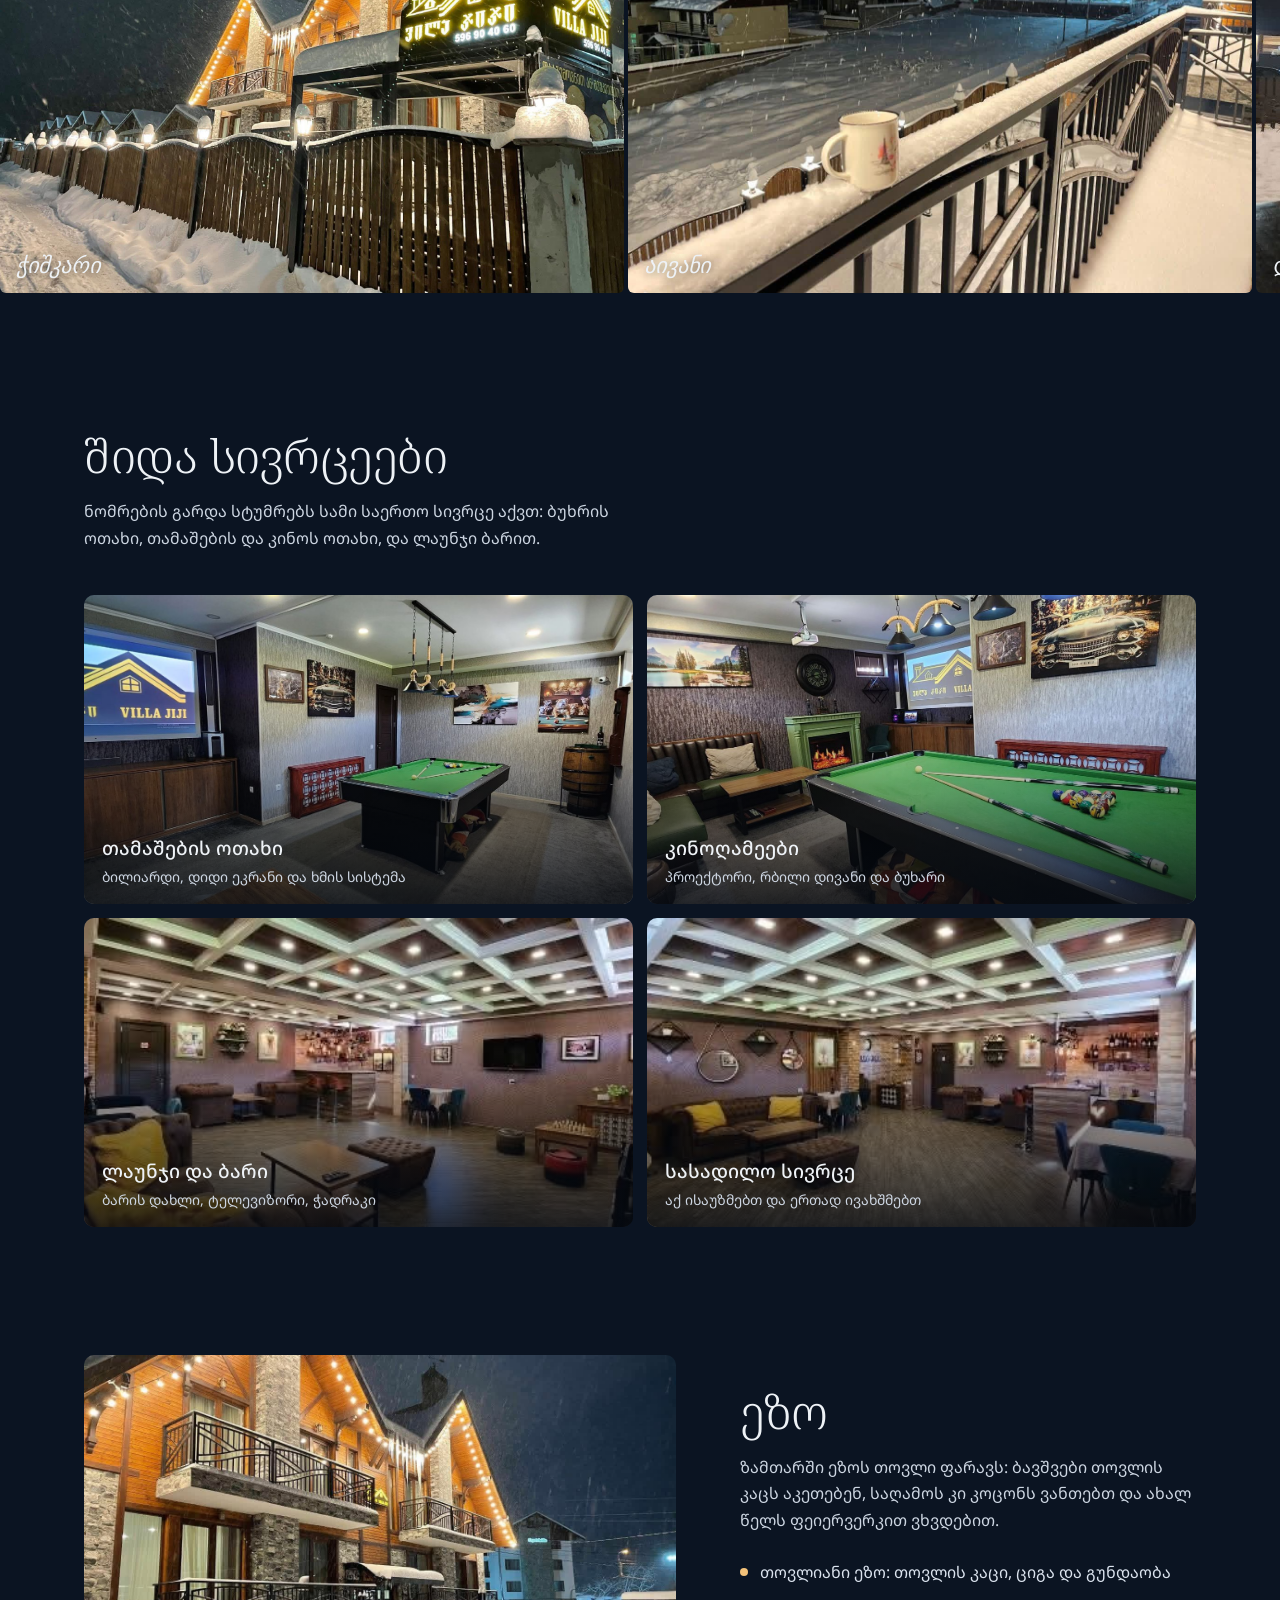
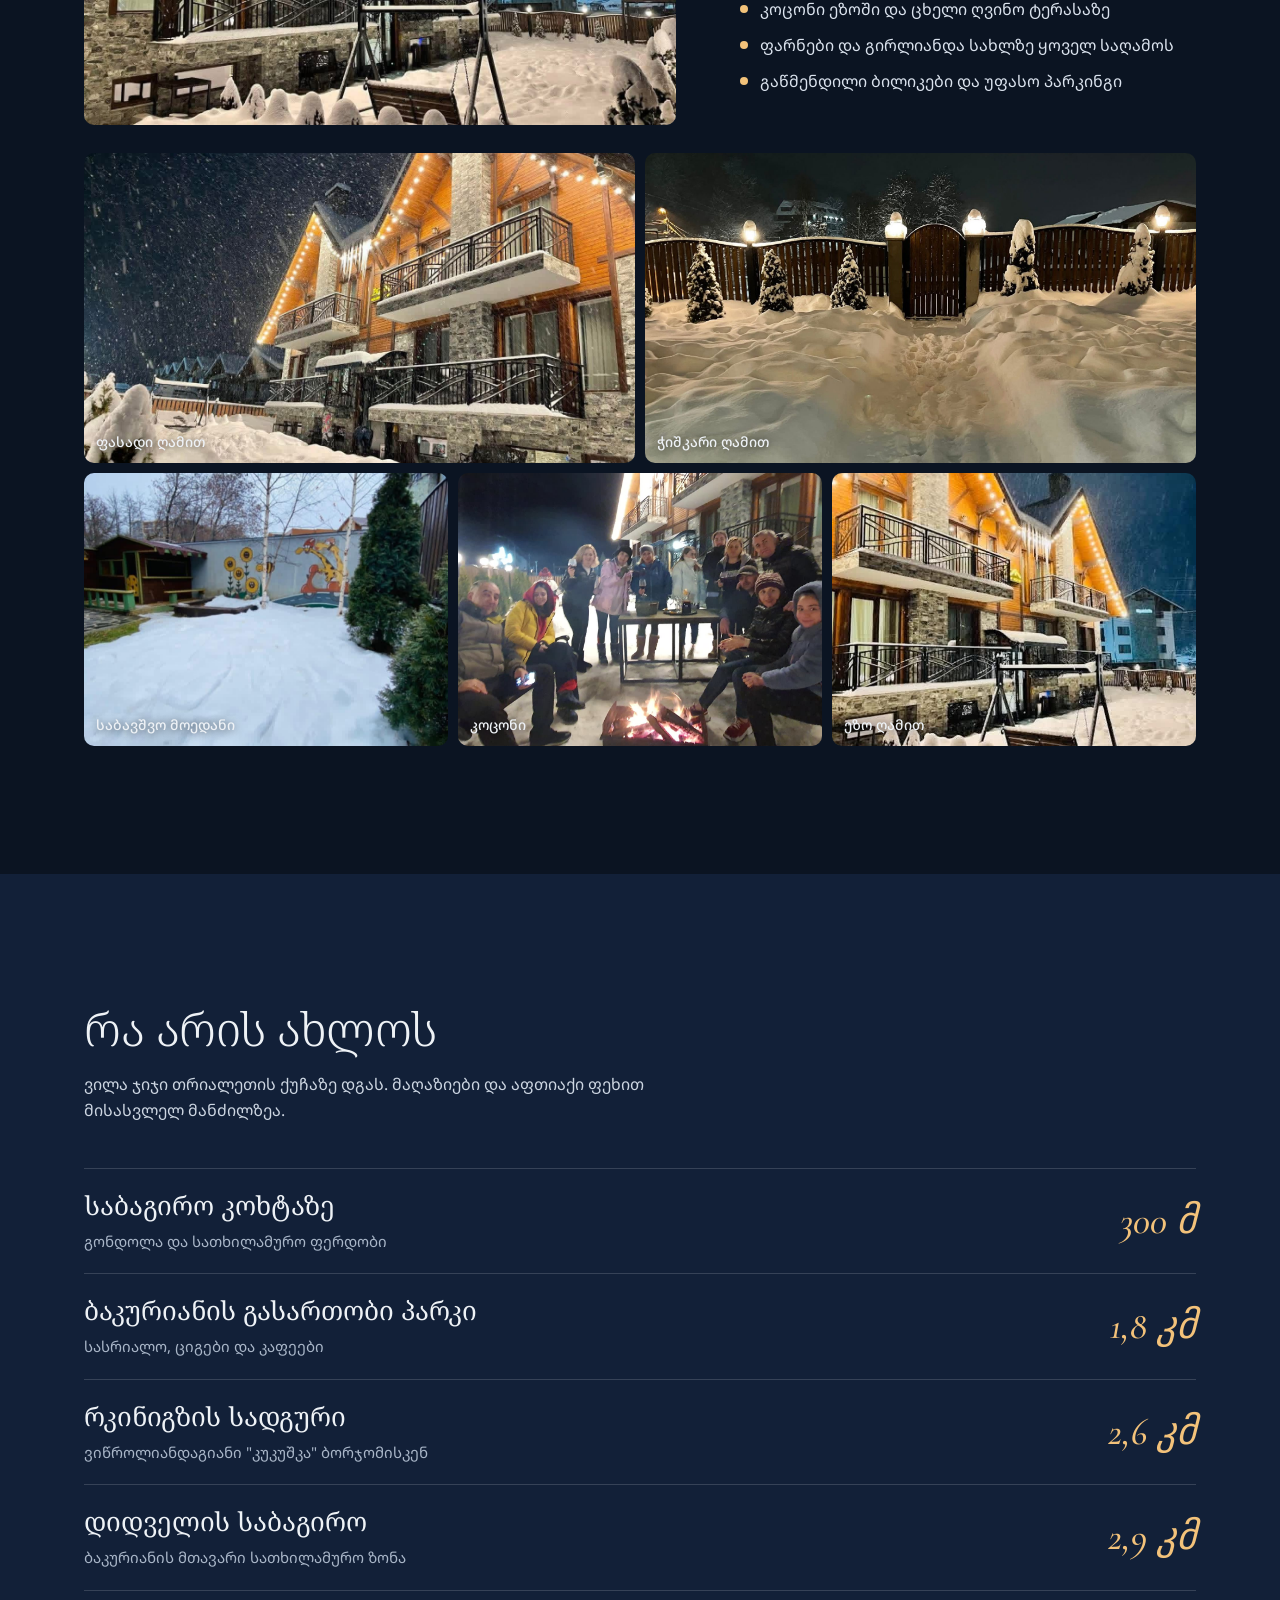
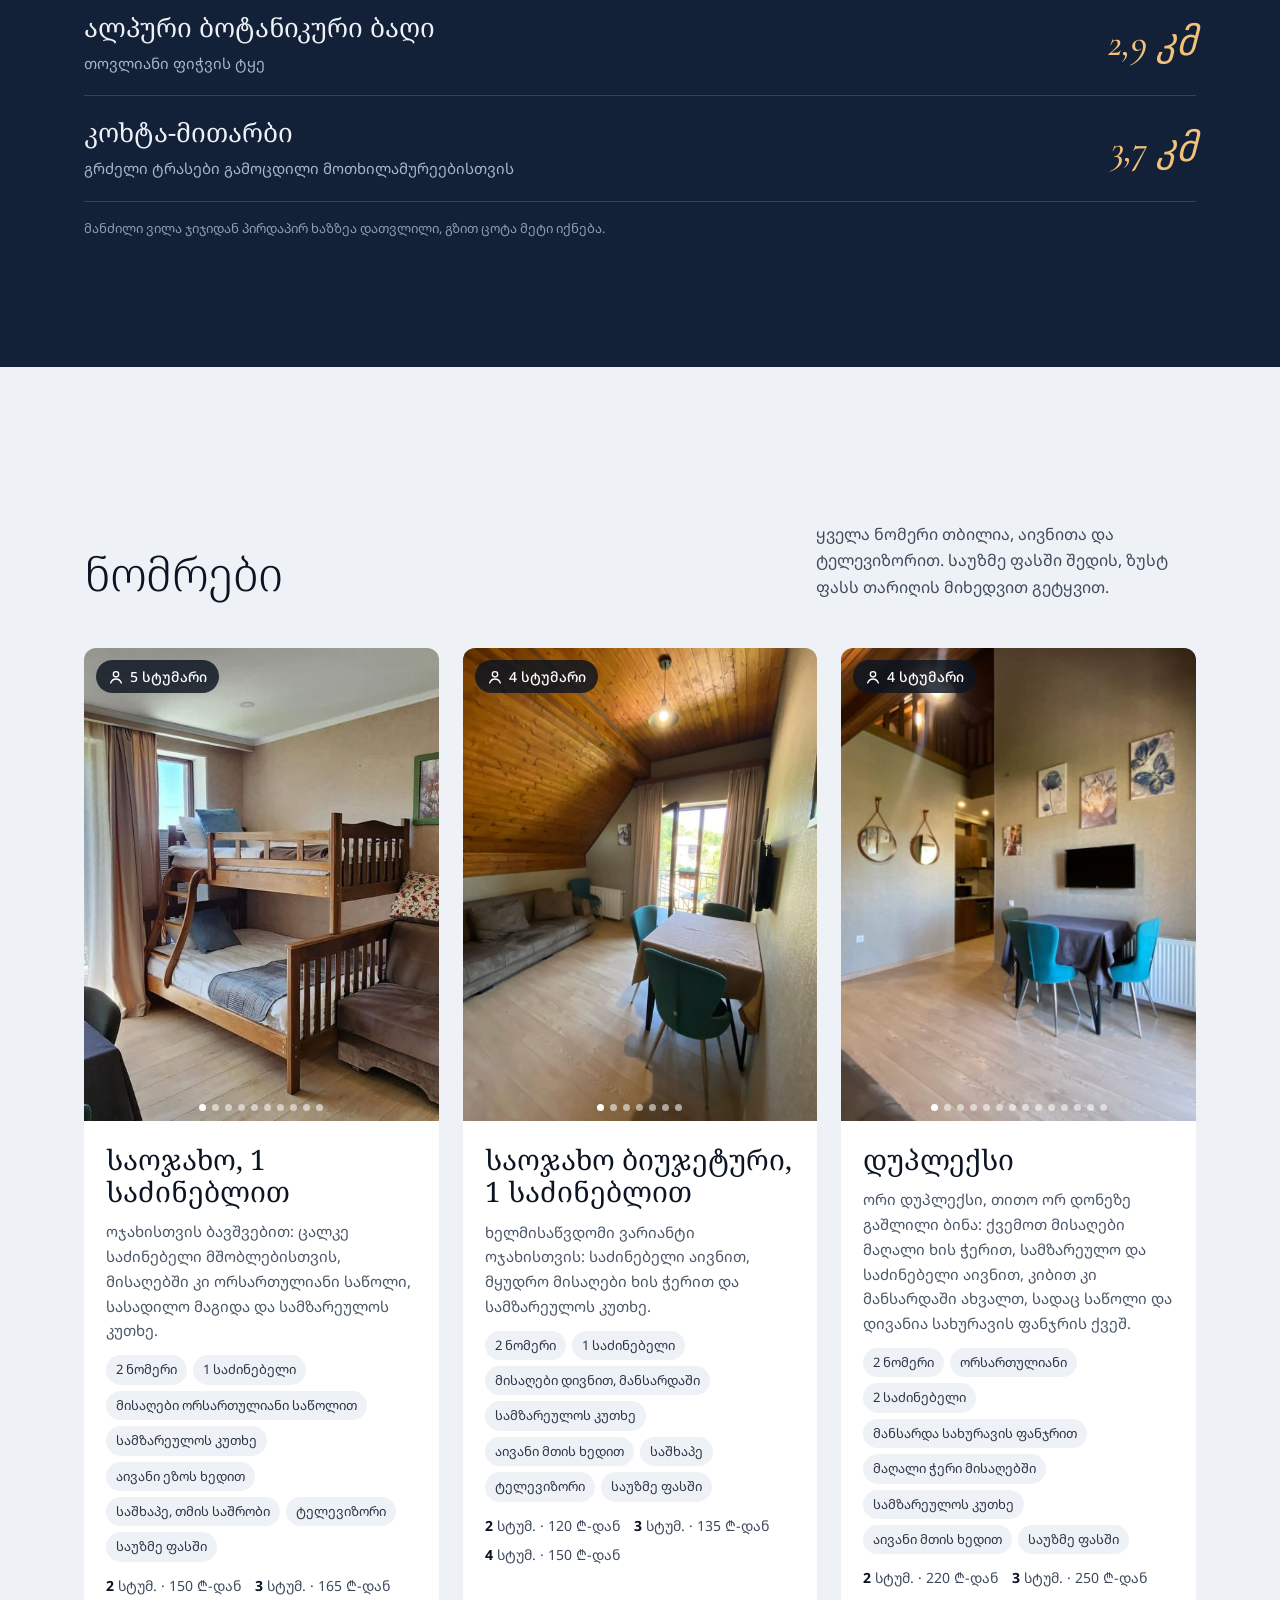
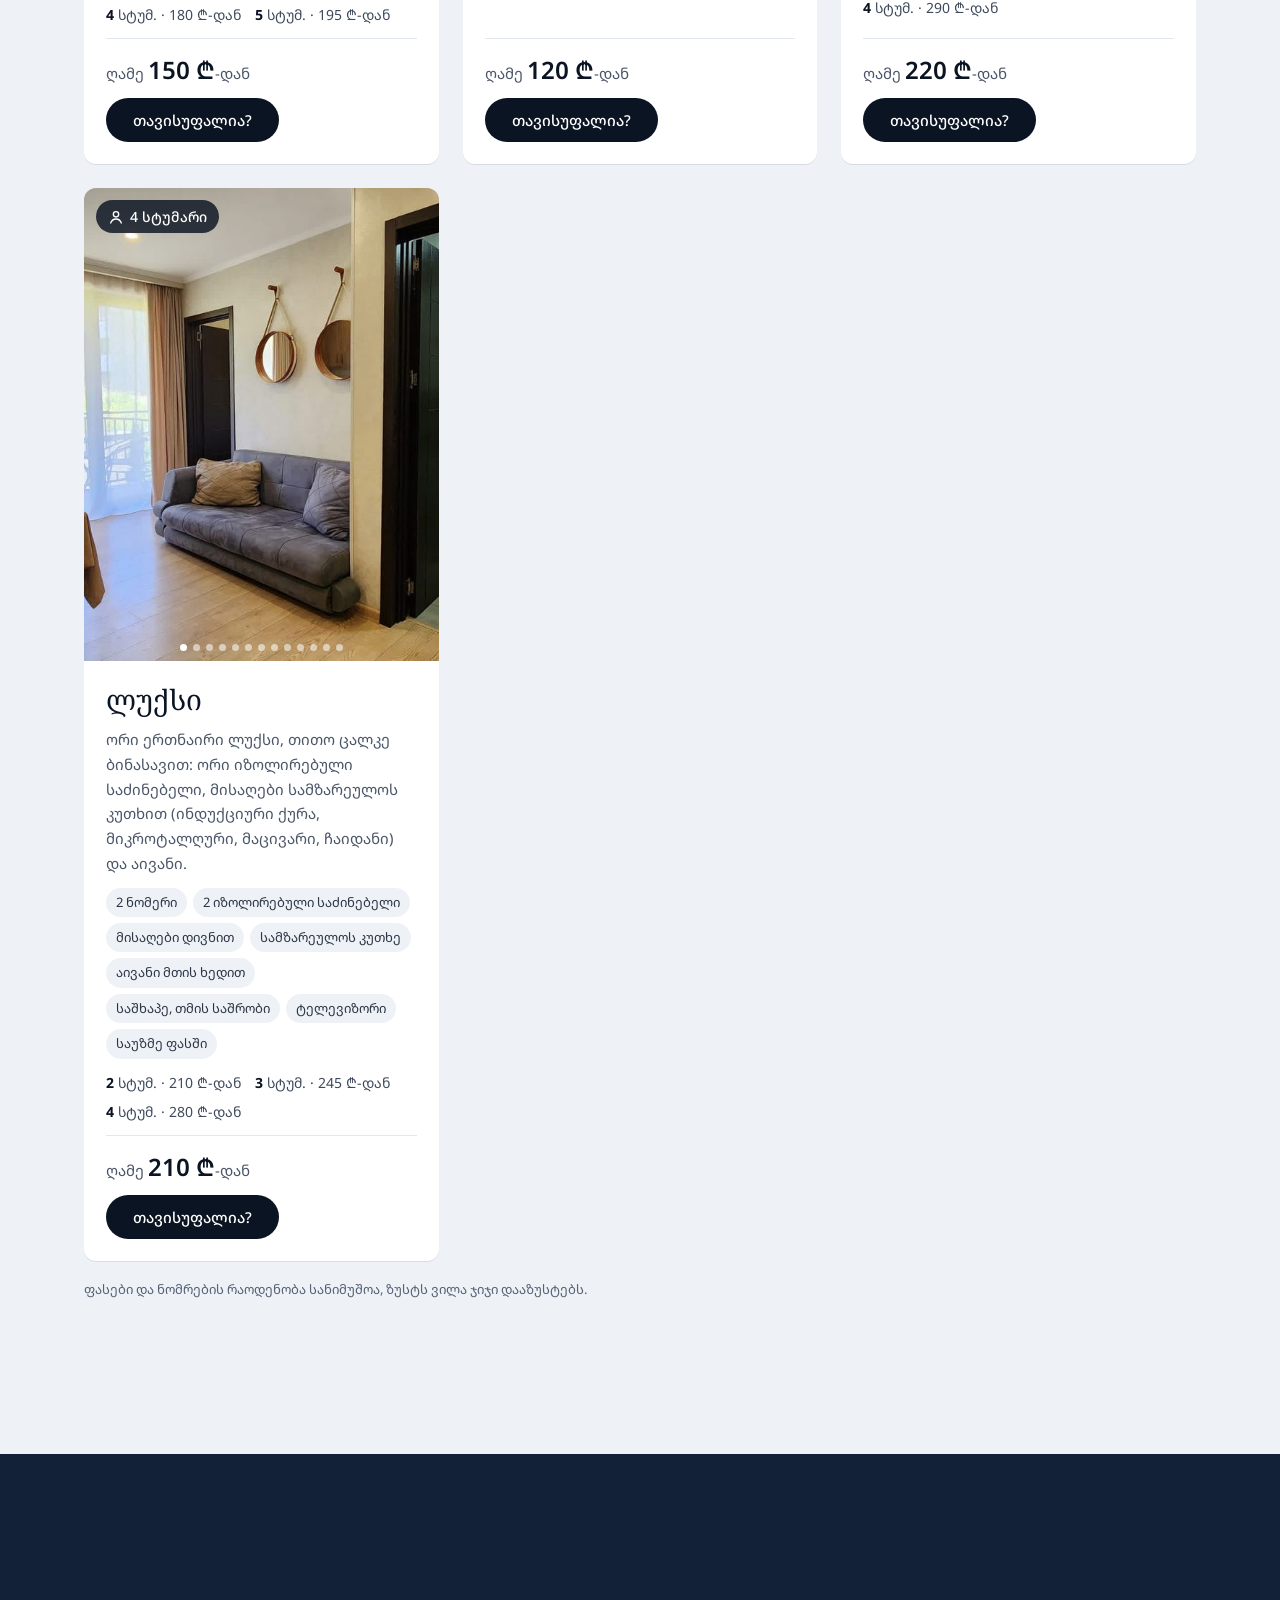
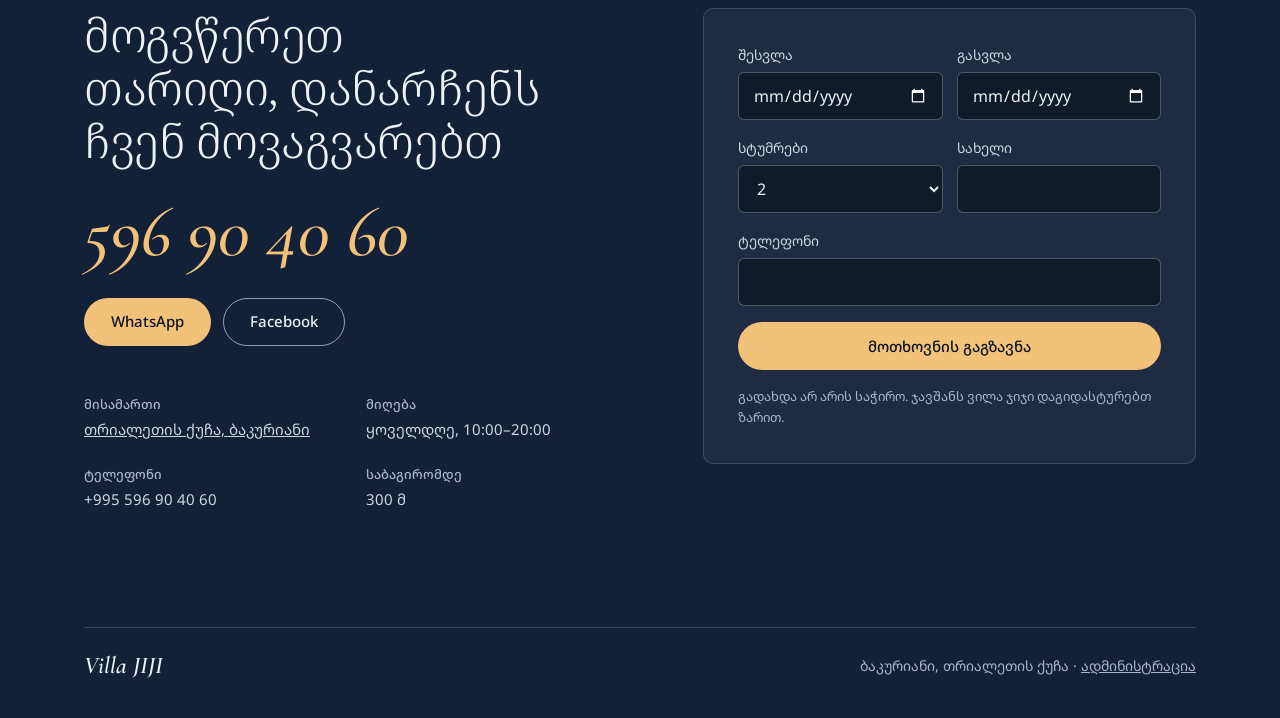
==== commit 3dd11032: "Fill short 1–3 night gaps between bookings - Confirm picks the room that leaves no short gaps - Chat" ====
--- a/index.html
+++ b/index.html
@@ -4,7 +4,7 @@
 <meta charset="utf-8">
 <meta name="viewport" content="width=device-width, initial-scale=1">
 <title>Villa JIJI</title>
-<link rel="stylesheet" href="css/chat.css?v=202611191935">
+<link rel="stylesheet" href="css/chat.css?v=202611200340">
 <link rel="preconnect" href="https://fonts.googleapis.com">
 <link rel="preconnect" href="https://fonts.gstatic.com" crossorigin>
 <link href="https://fonts.googleapis.com/css2?family=Noto+Serif+Georgian:wght@300;400;600&family=Noto+Sans+Georgian:wght@400;500;600&family=Cormorant:ital,wght@1,500;1,600&display=swap" rel="stylesheet">
@@ -452,8 +452,8 @@
 </section>
 </main>
 
-<script src="js/store.js?v=202611191935"></script>
-<script src="js/chat.js?v=202611191935"></script>
+<script src="js/store.js?v=202611200340"></script>
+<script src="js/chat.js?v=202611200340"></script>
 <script>
 {
 /* Room photos: drop files into img/rooms/ and list them here, e.g. lux:['img/rooms/lux-1.jpg'] */
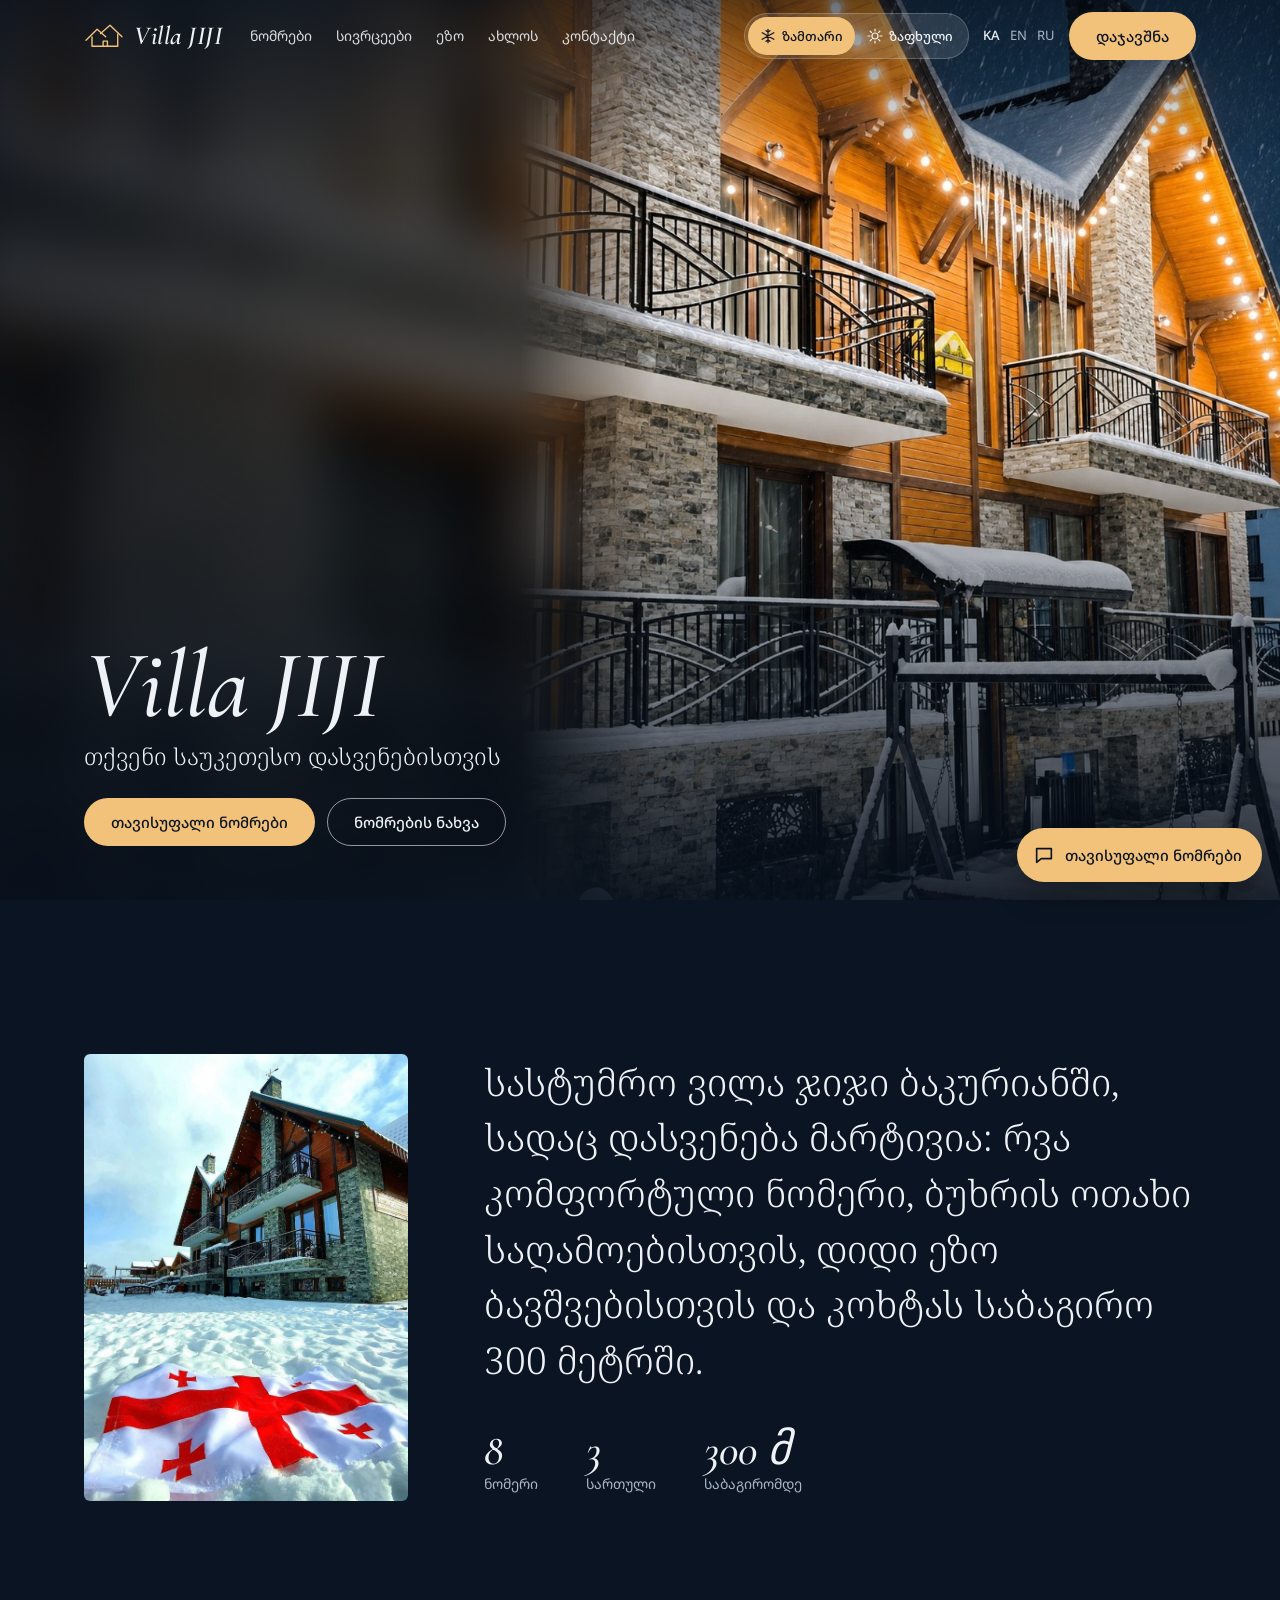
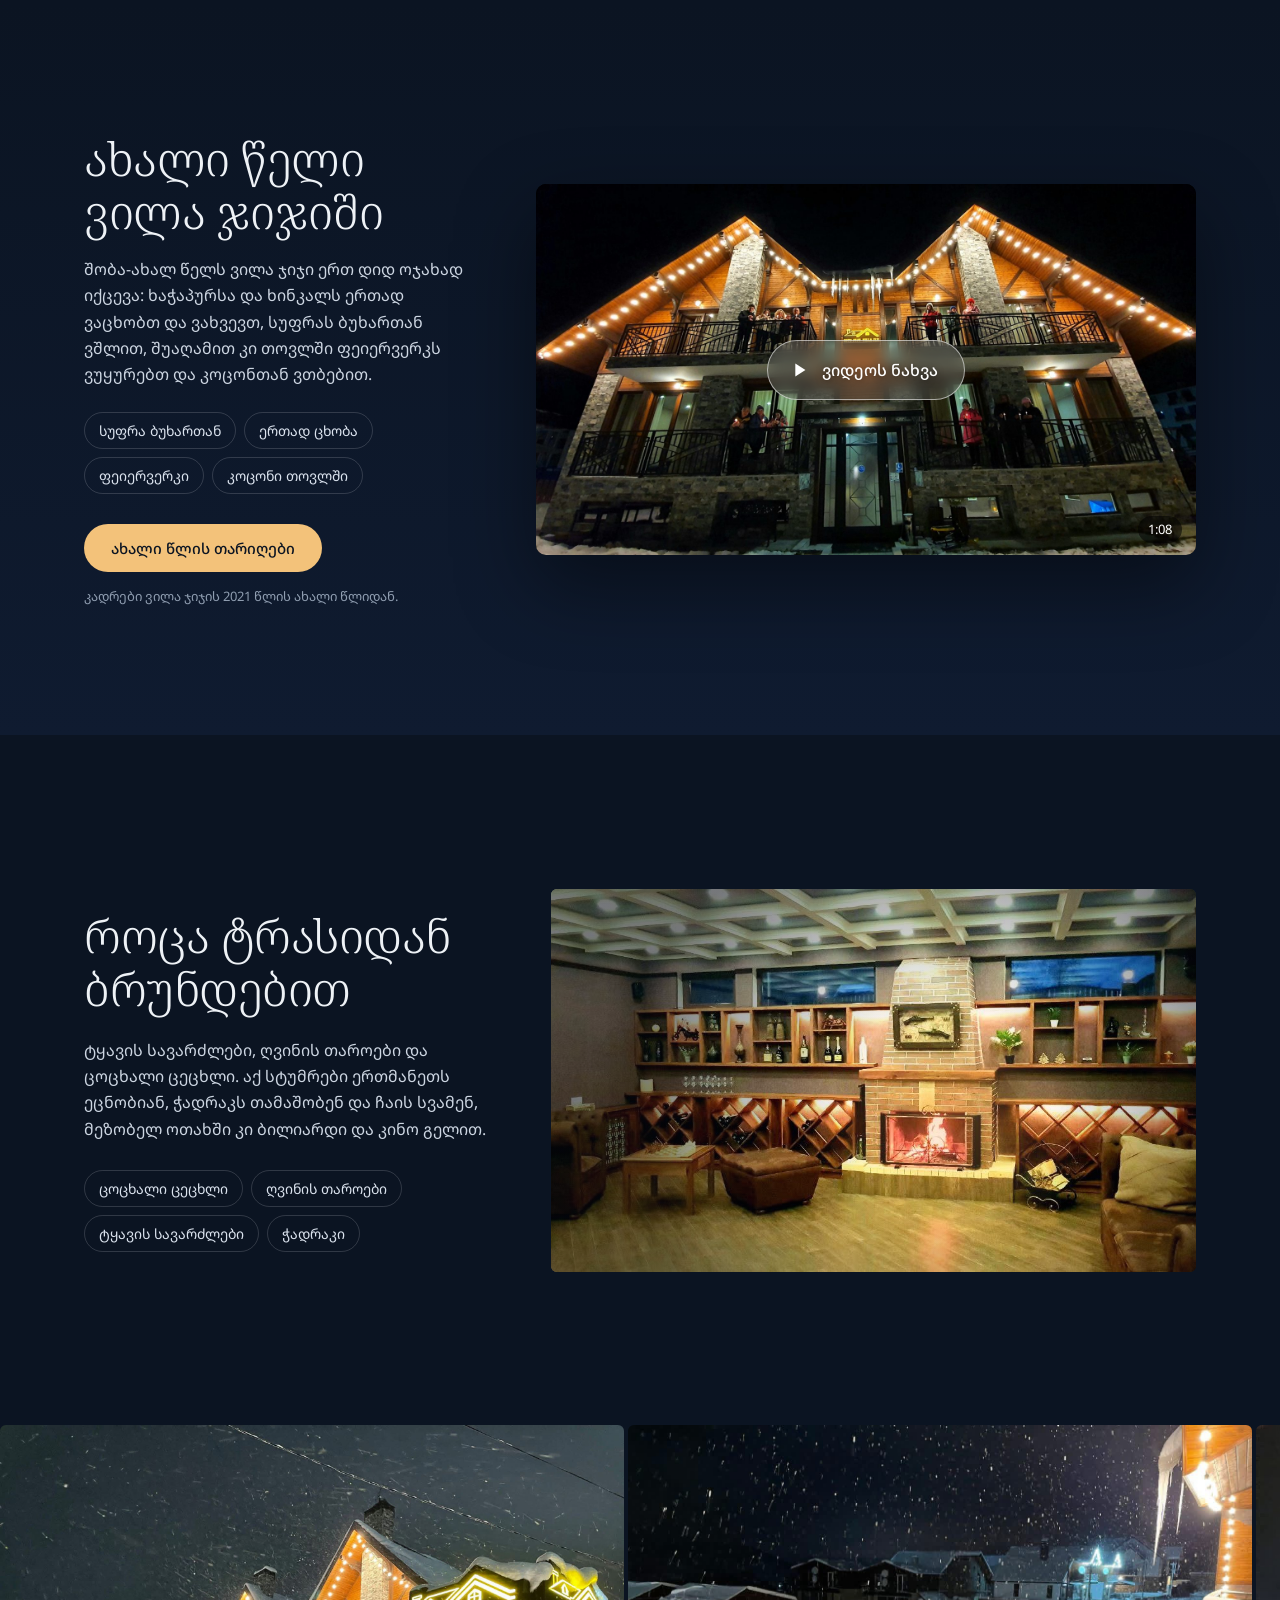
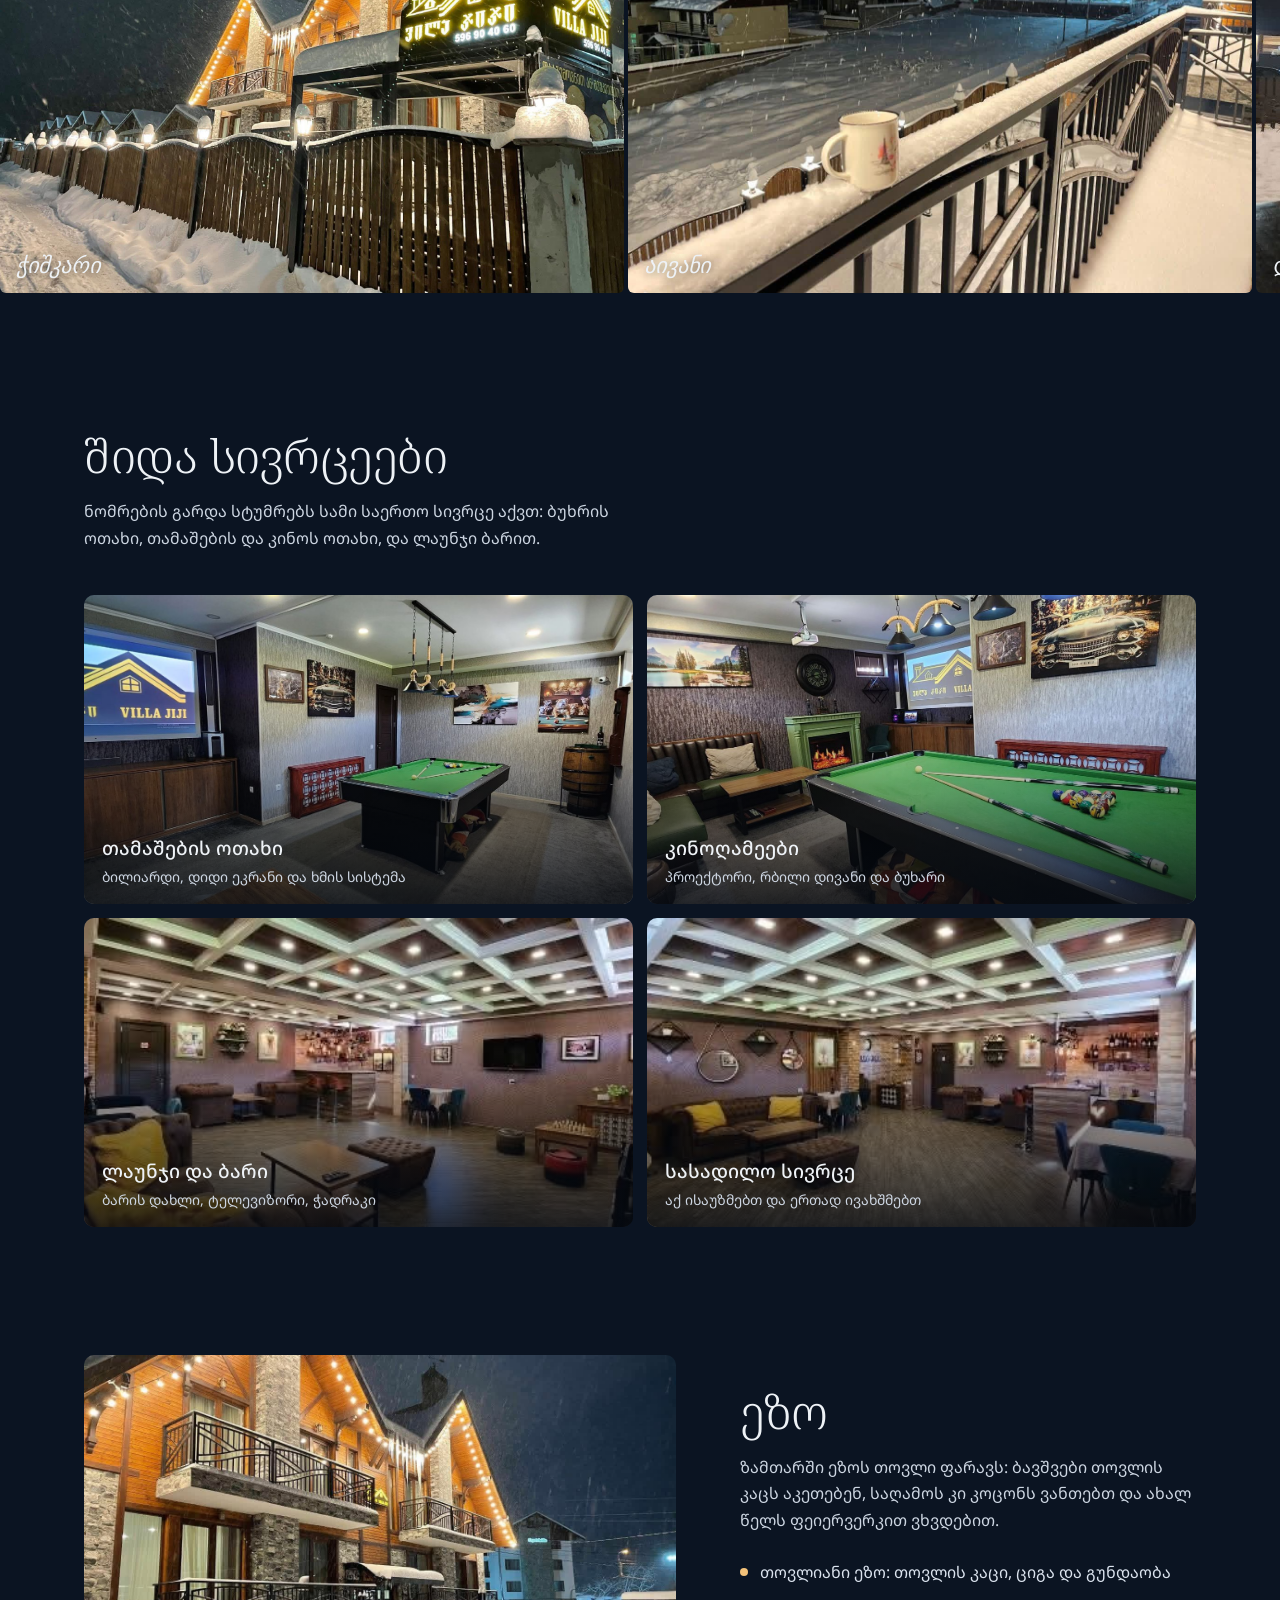
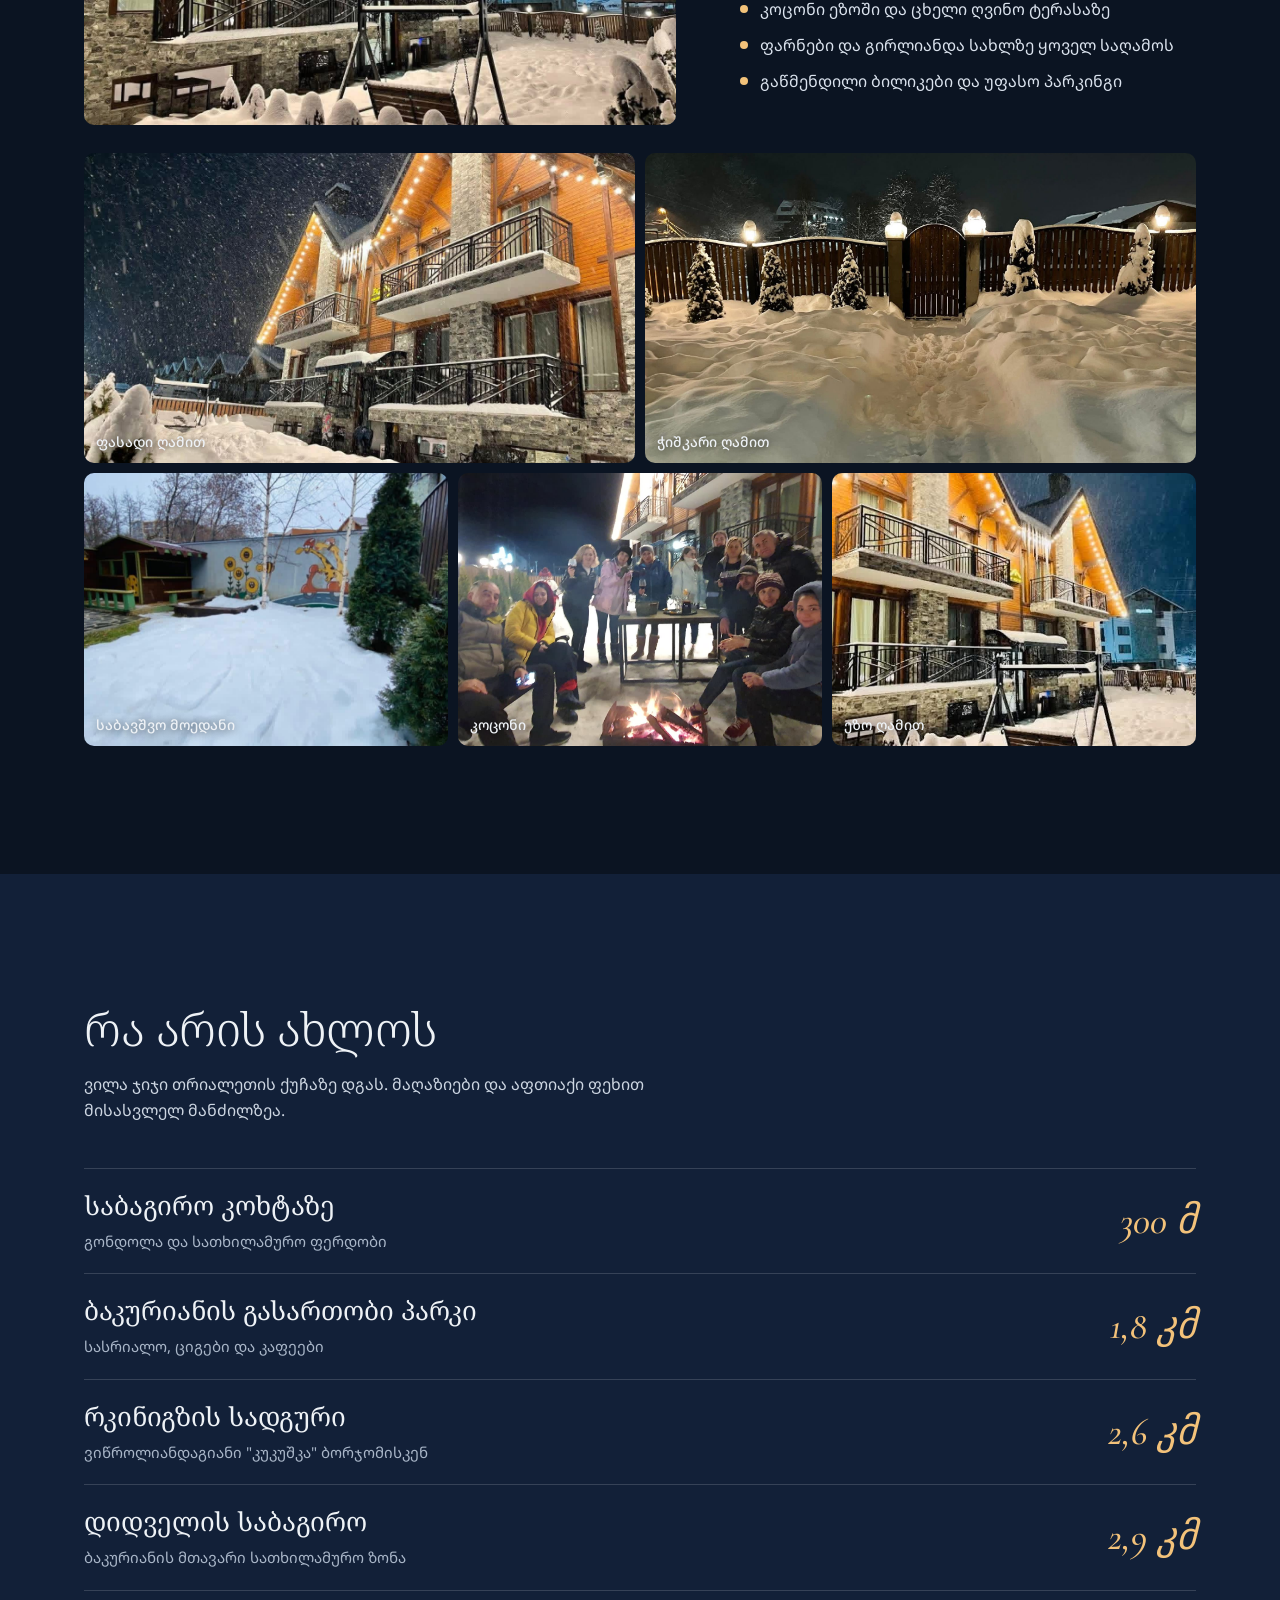
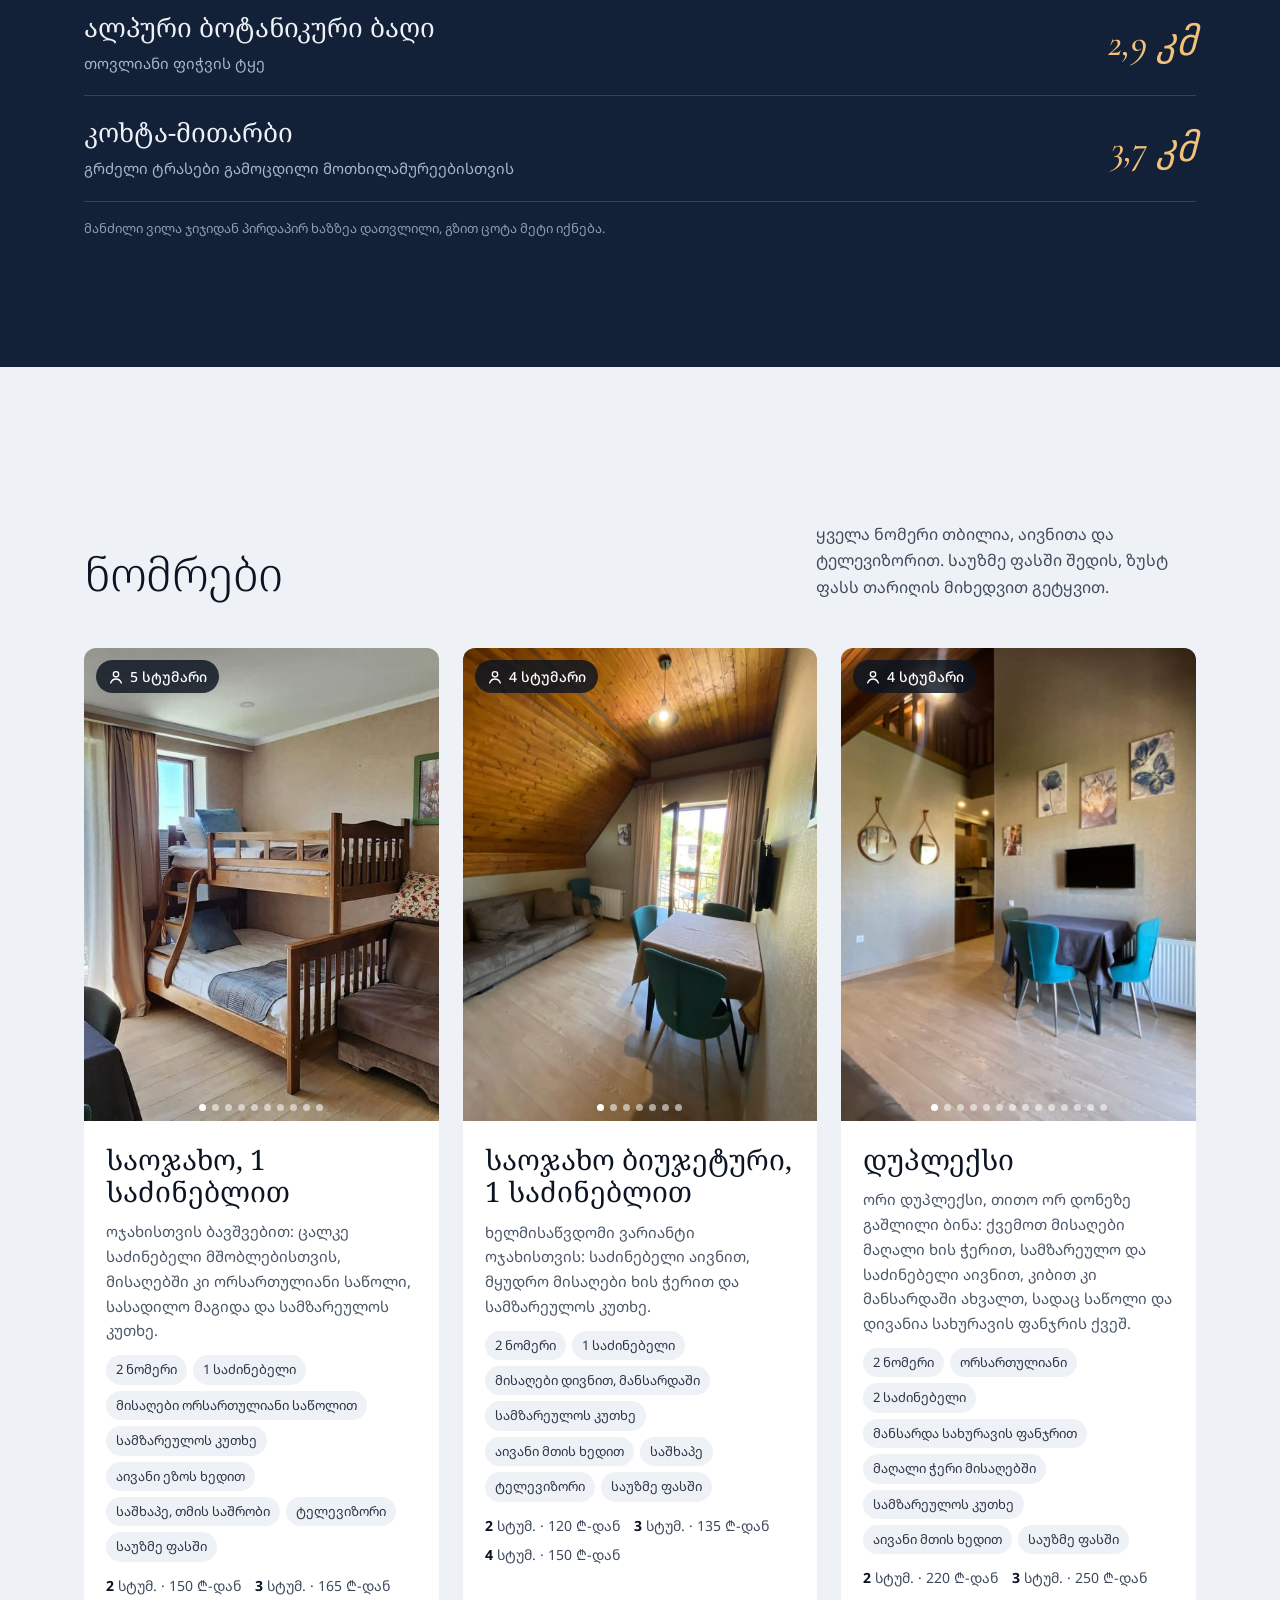
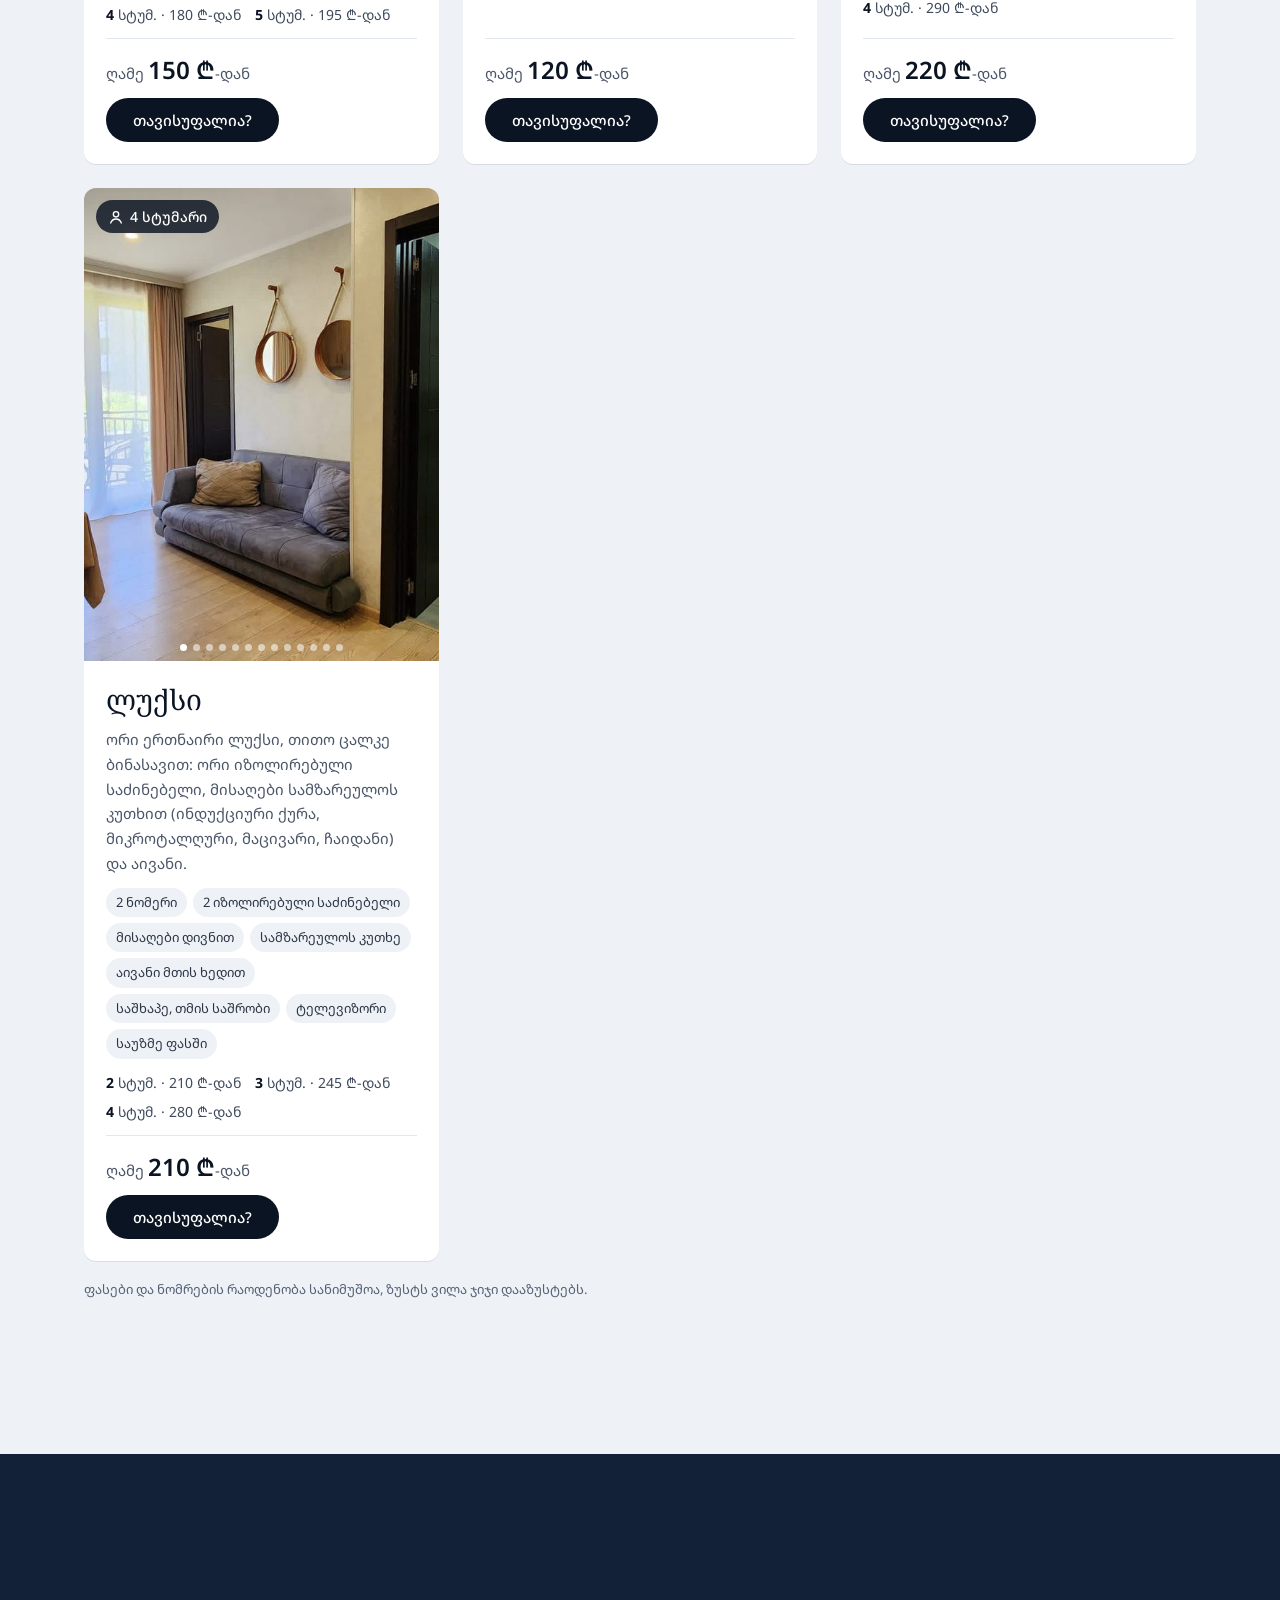
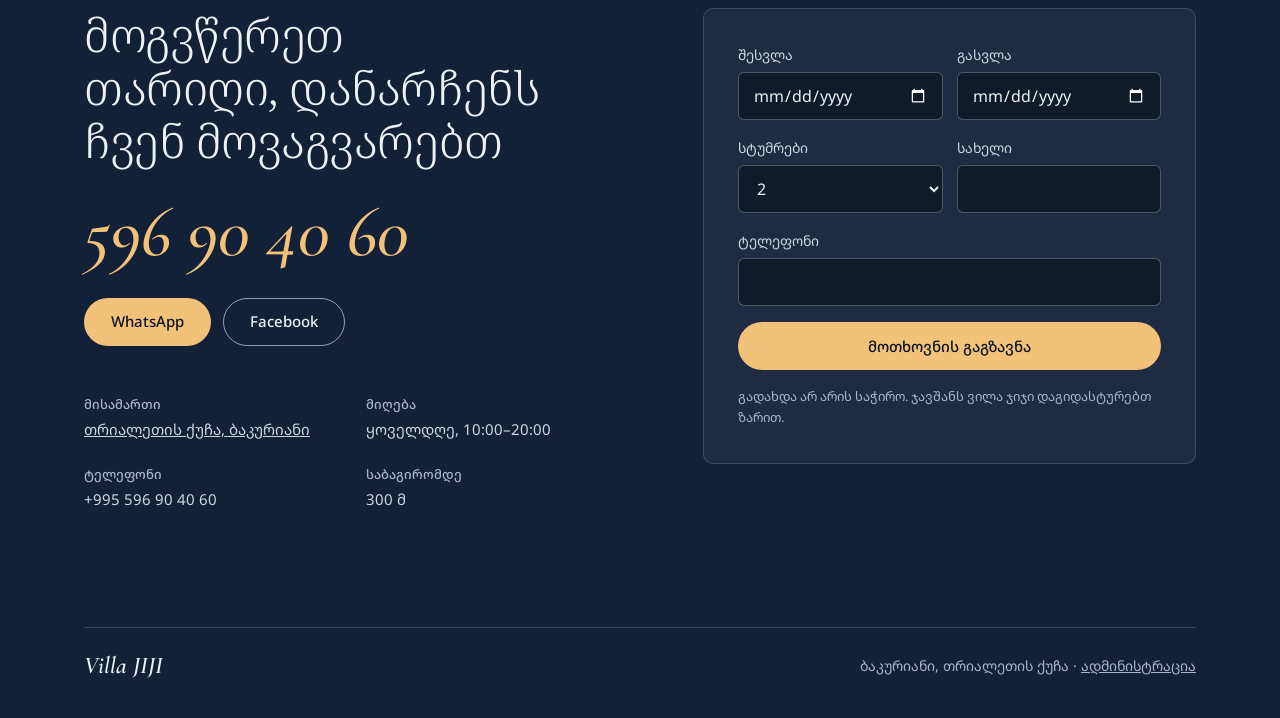
==== commit 124dd85c: "Room count: 8 Co-Authored-By: Claude Opus 5.5 <noreply@anthropic.com> Claude-Session: https://claude" ====
--- a/index.html
+++ b/index.html
@@ -4,7 +4,7 @@
 <meta charset="utf-8">
 <meta name="viewport" content="width=device-width, initial-scale=1">
 <title>Villa JIJI</title>
-<link rel="stylesheet" href="css/chat.css?v=202611200340">
+<link rel="stylesheet" href="css/chat.css?v=202611200350">
 <link rel="preconnect" href="https://fonts.googleapis.com">
 <link rel="preconnect" href="https://fonts.gstatic.com" crossorigin>
 <link href="https://fonts.googleapis.com/css2?family=Noto+Serif+Georgian:wght@300;400;600&family=Noto+Sans+Georgian:wght@400;500;600&family=Cormorant:ital,wght@1,500;1,600&display=swap" rel="stylesheet">
@@ -275,9 +275,9 @@
 <div class="wrap">
 <img class="swap" src="img/birch.jpg" alt="ვილა ჯიჯის ფასადი არყის ფოთლებს მიღმა" loading="lazy" data-w="img/winter/day-flag.jpg|ვილა ჯიჯი თოვლიან დღეს, ქართული დროშით" data-s="img/birch.jpg|ვილა ჯიჯის ფასადი არყის ფოთლებს მიღმა">
 <div>
-<p class="big">სასტუმრო ვილა ჯიჯი ბაკურიანში, სადაც დასვენება მარტივია: ათი კომფორტული ნომერი, ბუხრის ოთახი საღამოებისთვის, დიდი ეზო ბავშვებისთვის და კოხტას საბაგირო 300 მეტრში.</p>
+<p class="big">სასტუმრო ვილა ჯიჯი ბაკურიანში, სადაც დასვენება მარტივია: რვა კომფორტული ნომერი, ბუხრის ოთახი საღამოებისთვის, დიდი ეზო ბავშვებისთვის და კოხტას საბაგირო 300 მეტრში.</p>
 <div class="facts">
-<div><b>10</b>ნომერი</div>
+<div><b>8</b>ნომერი</div>
 <div><b>3</b>სართული</div>
 <div><b>300 მ</b>საბაგირომდე</div>
 </div>
@@ -452,8 +452,8 @@
 </section>
 </main>
 
-<script src="js/store.js?v=202611200340"></script>
-<script src="js/chat.js?v=202611200340"></script>
+<script src="js/store.js?v=202611200350"></script>
+<script src="js/chat.js?v=202611200350"></script>
 <script>
 {
 /* Room photos: drop files into img/rooms/ and list them here, e.g. lux:['img/rooms/lux-1.jpg'] */
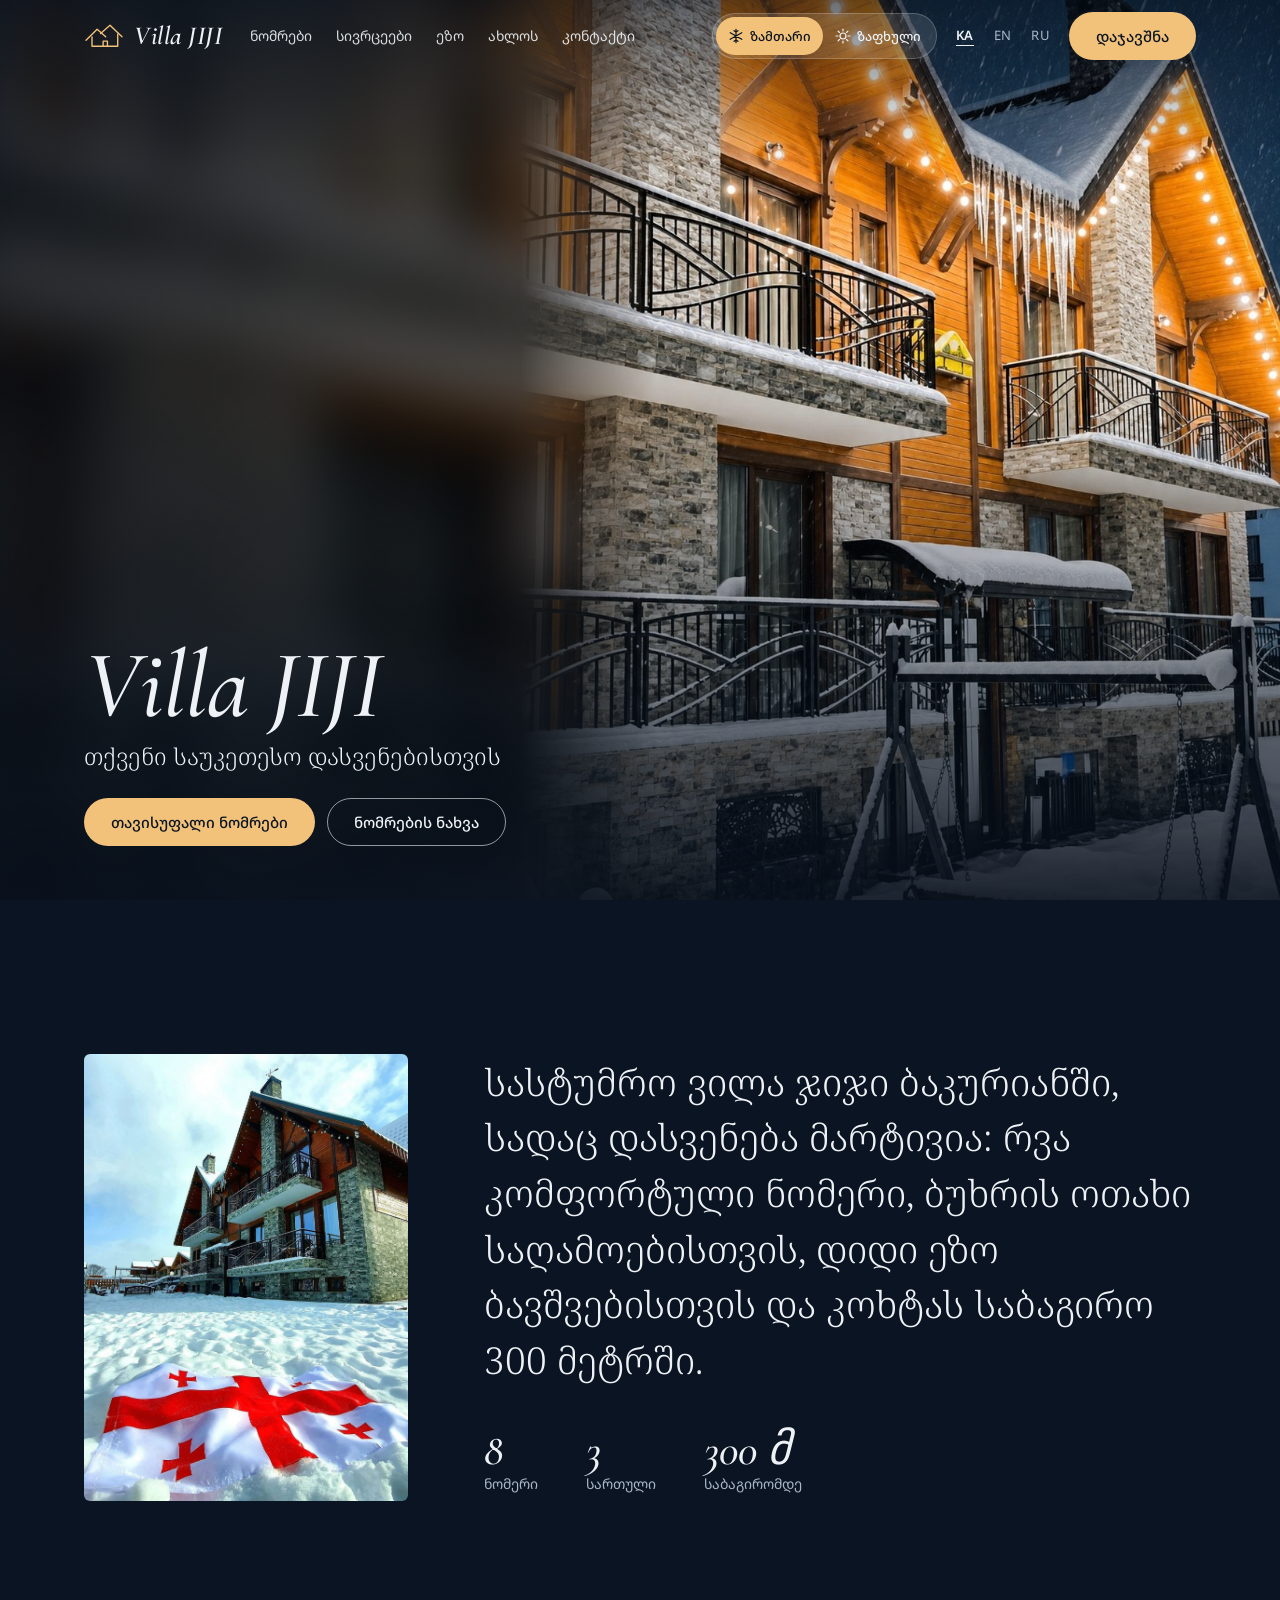
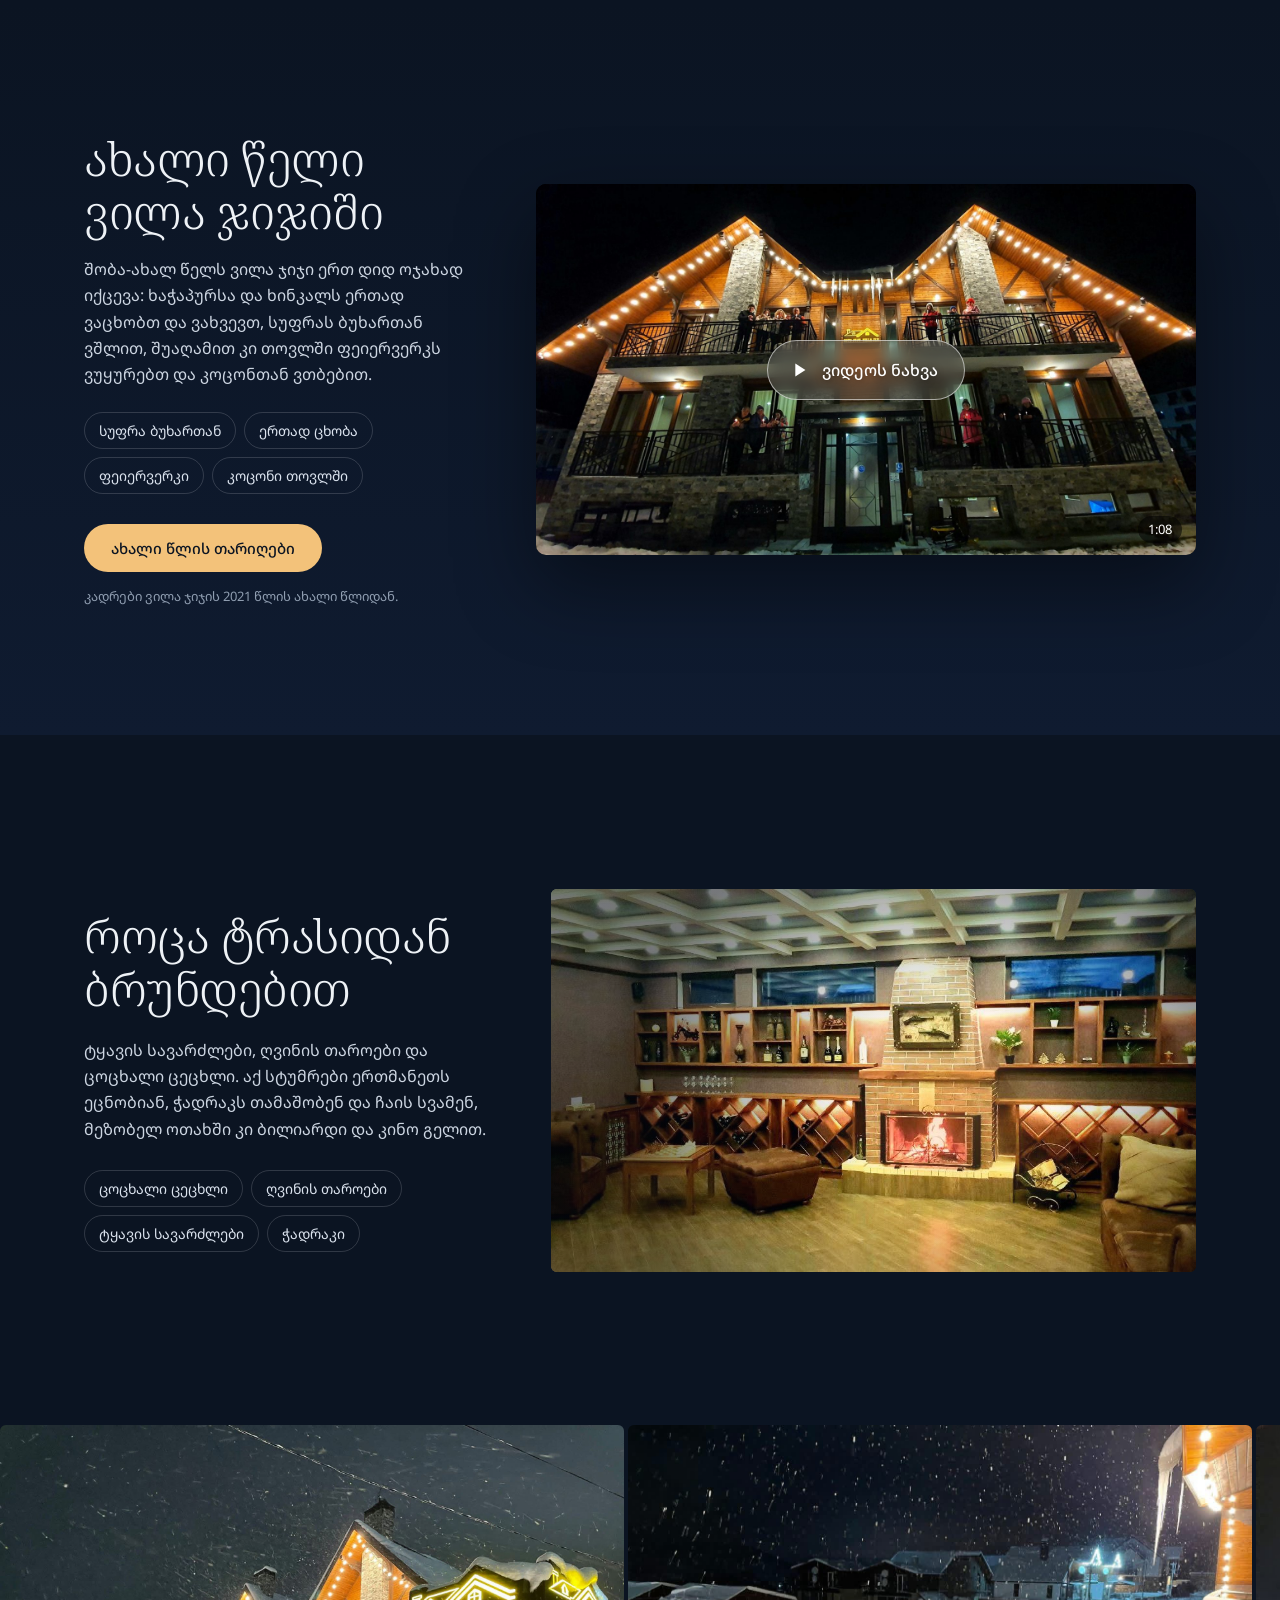
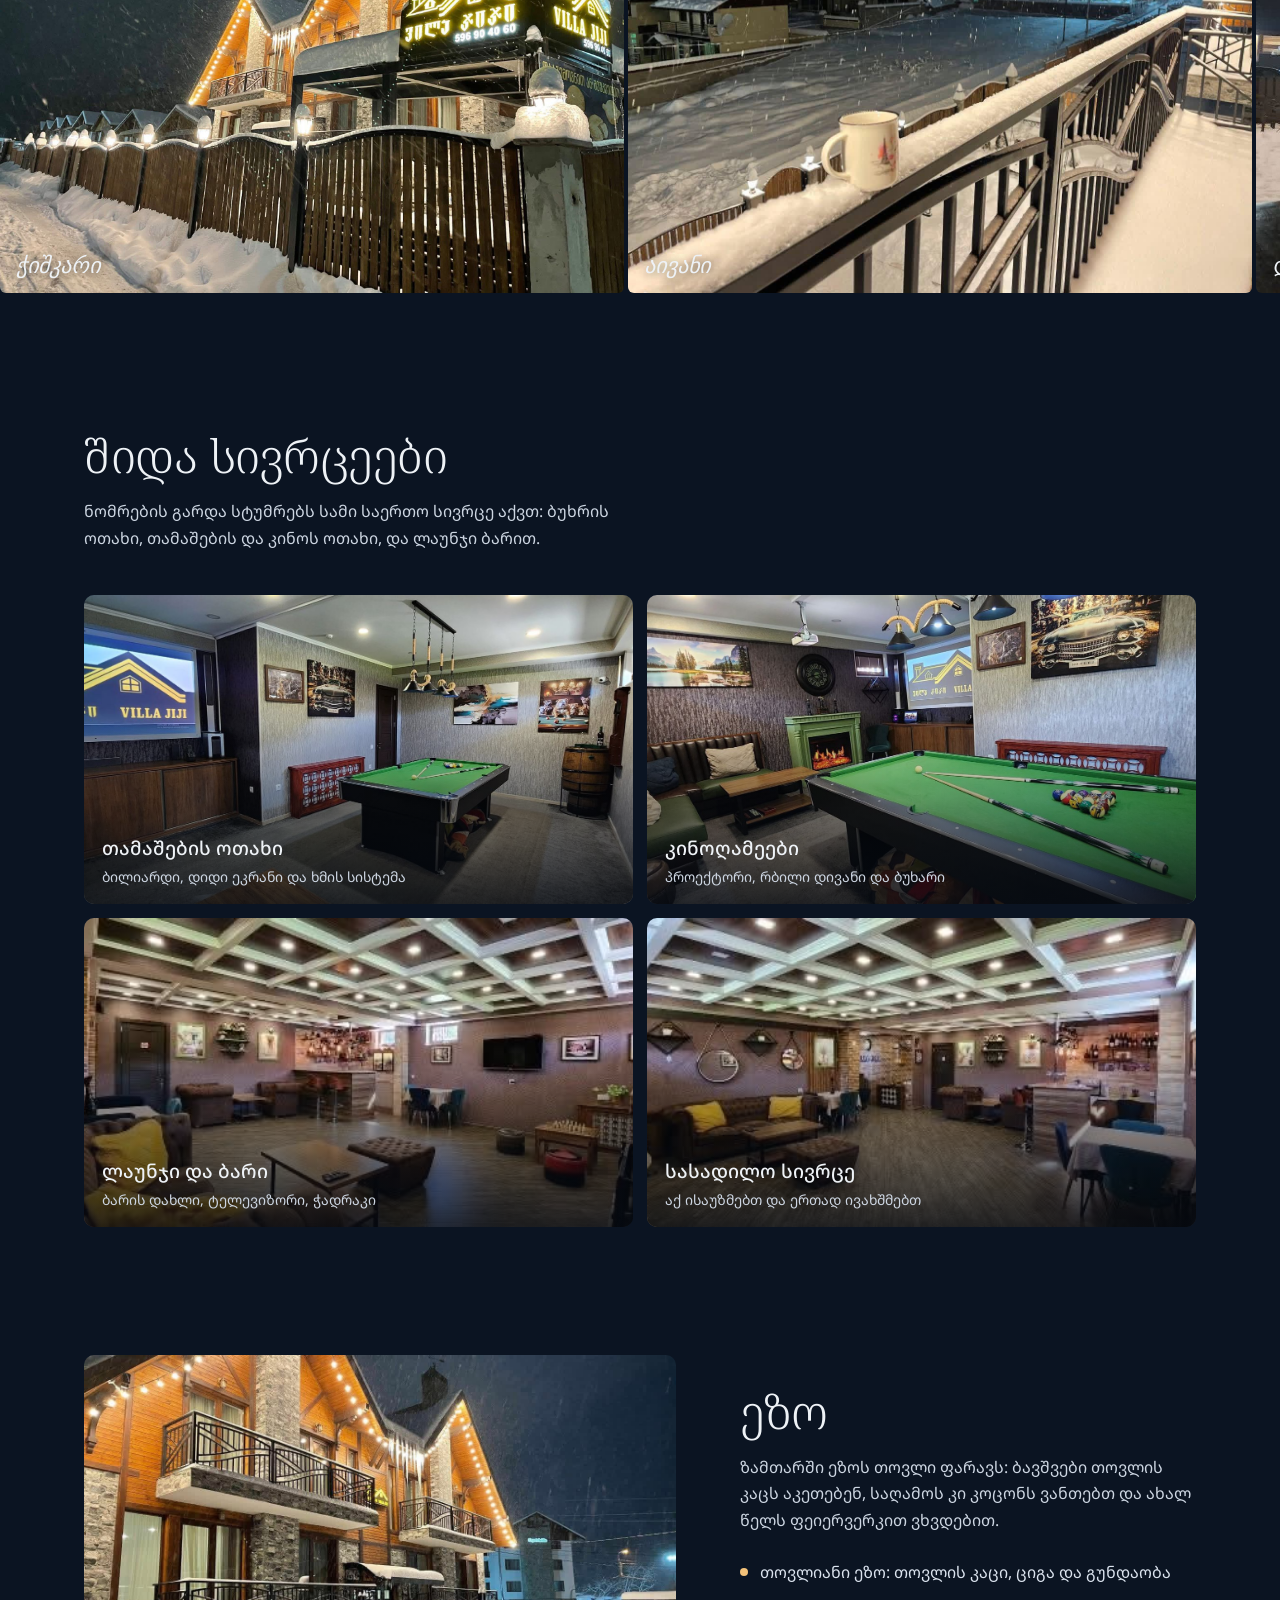
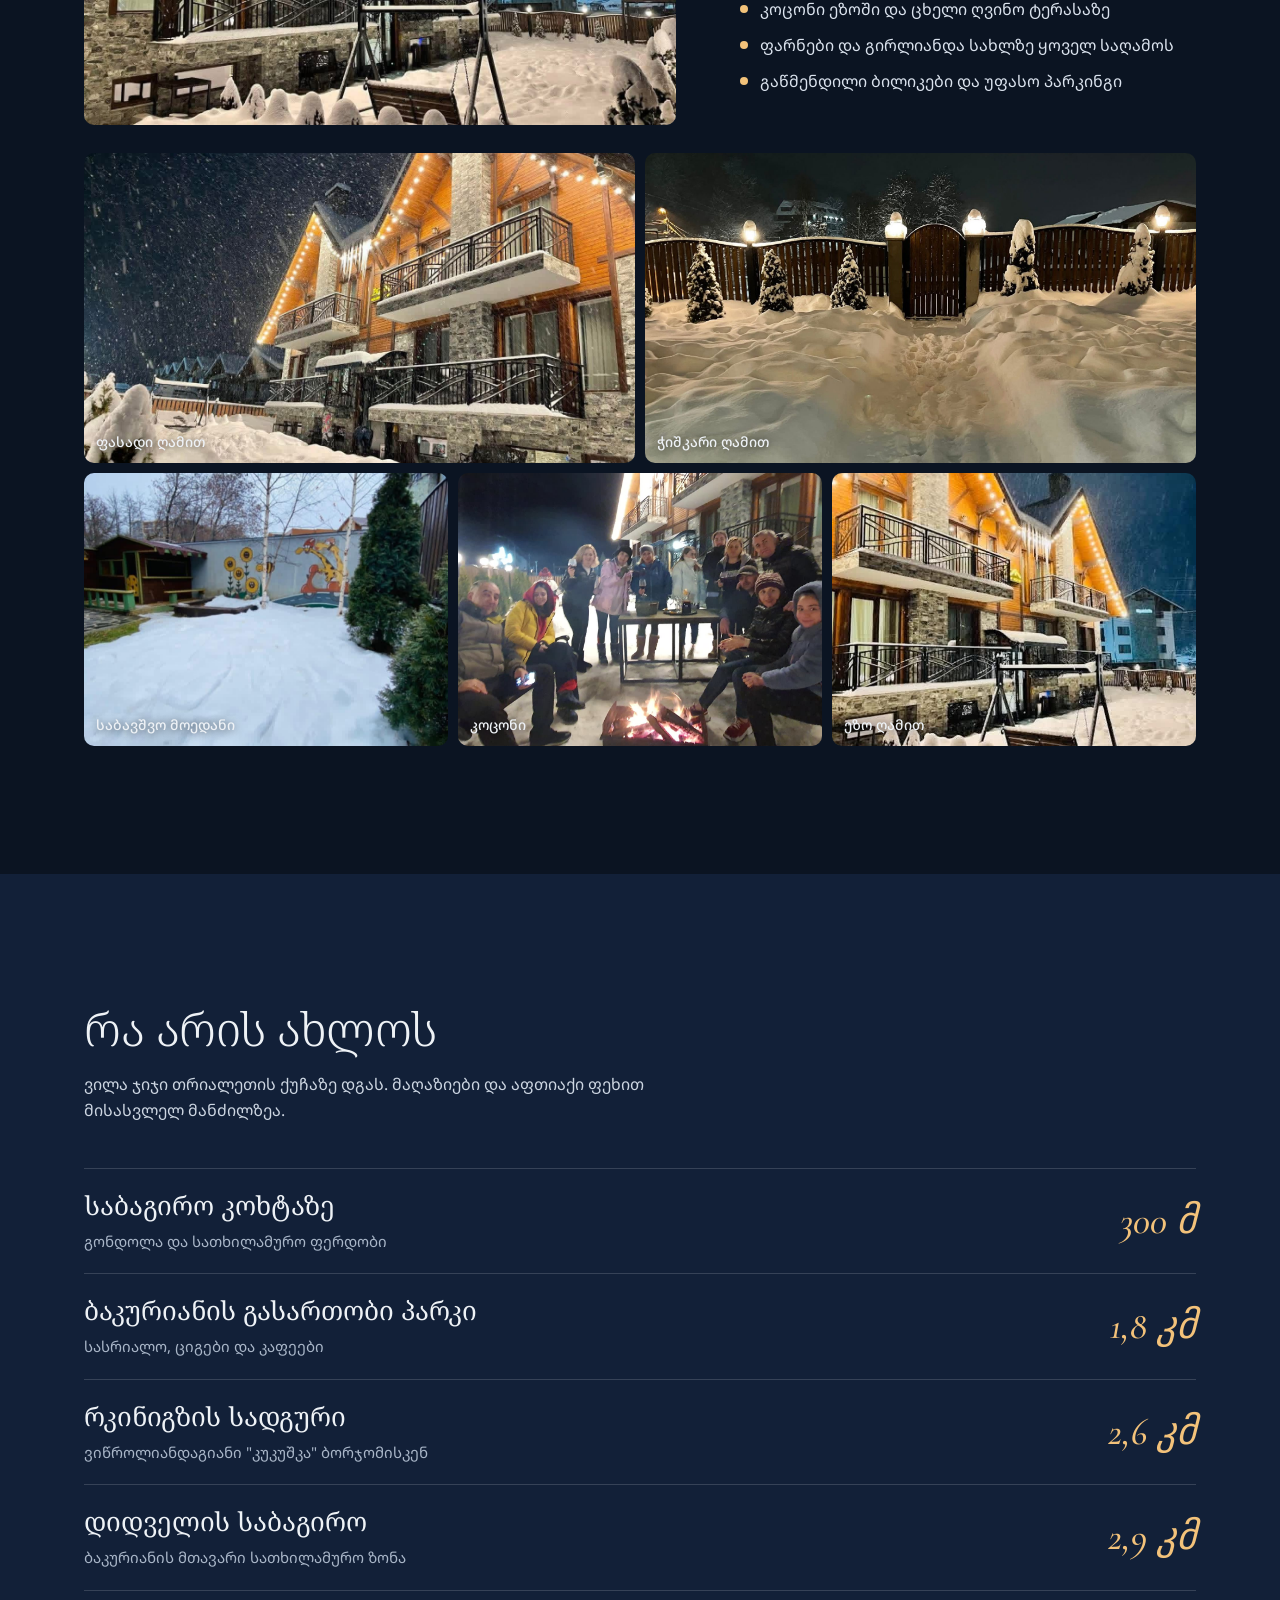
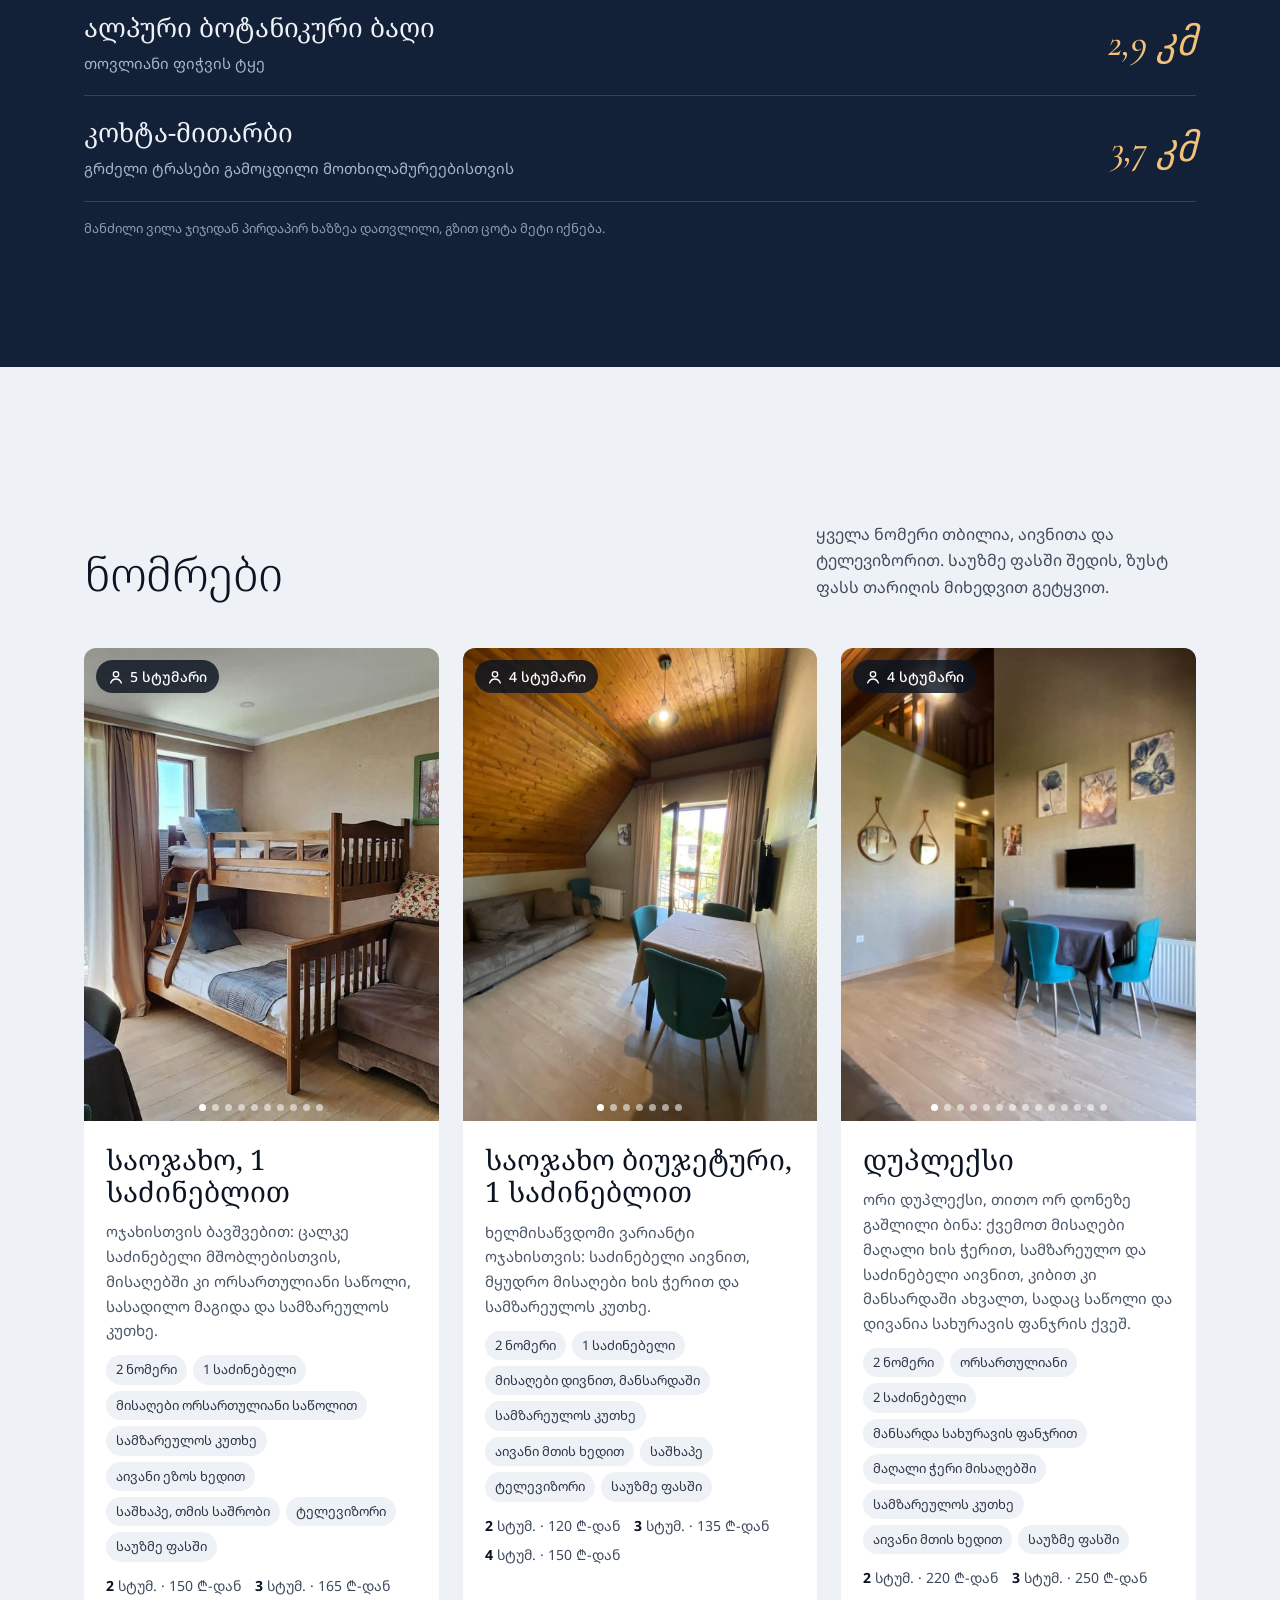
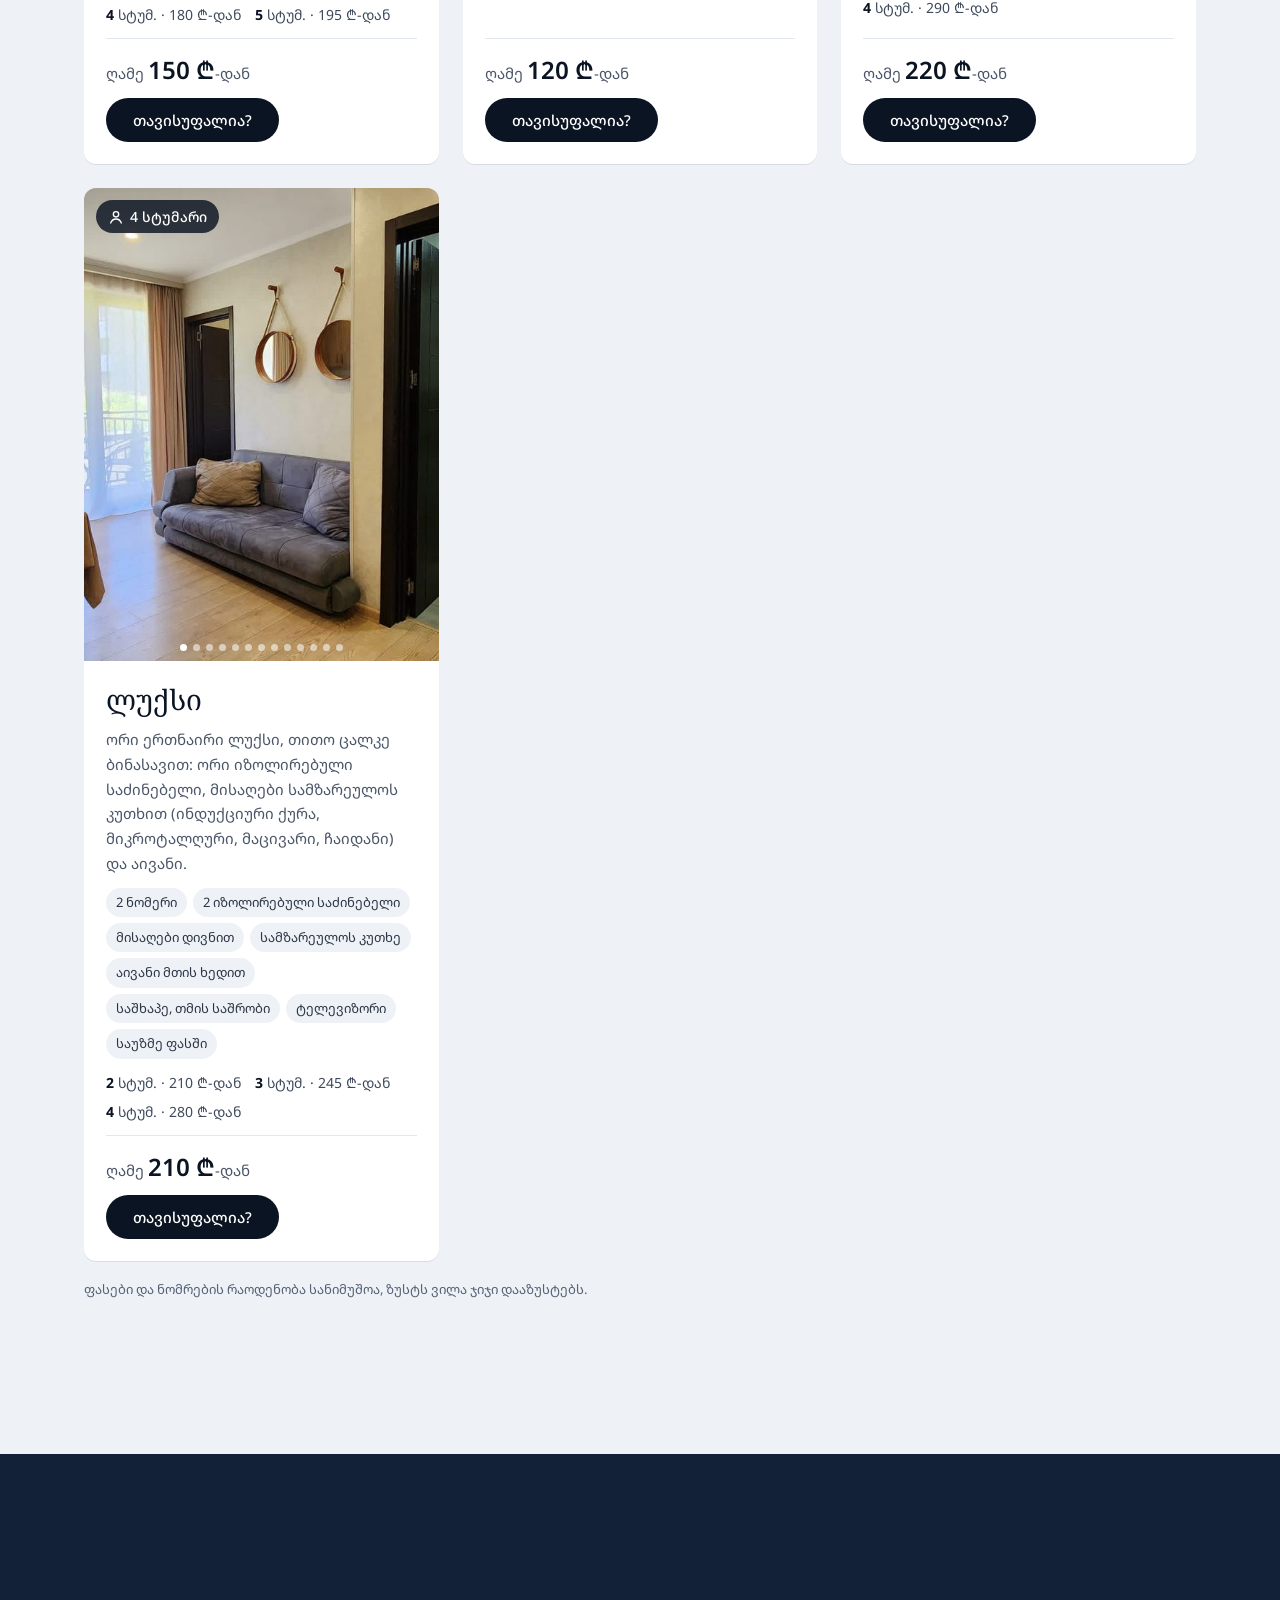
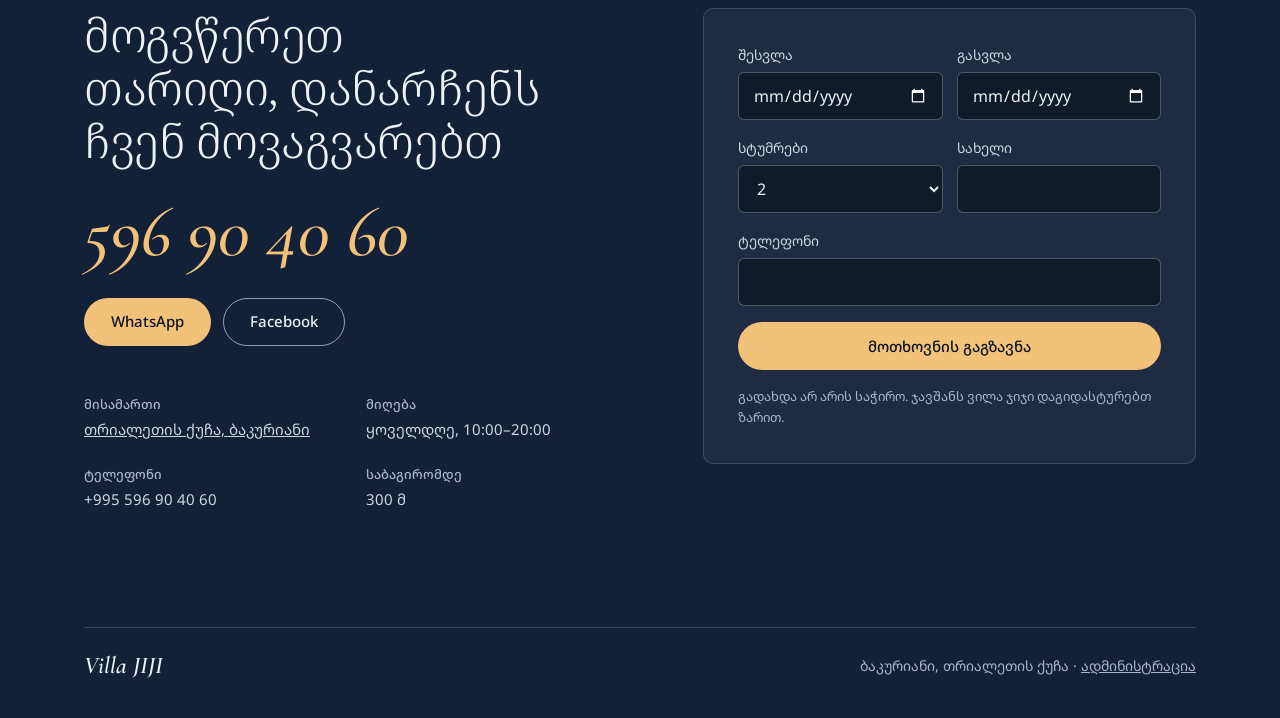
==== commit 691ae707: "Site in Georgian, English and Russian - js/i18n.js: EN/RU for every page text, room descriptions, bo" ====
--- a/index.html
+++ b/index.html
@@ -4,10 +4,10 @@
 <meta charset="utf-8">
 <meta name="viewport" content="width=device-width, initial-scale=1">
 <title>Villa JIJI</title>
-<link rel="stylesheet" href="css/chat.css?v=202611200350">
+<link rel="stylesheet" href="css/chat.css?v=202611200526">
 <link rel="preconnect" href="https://fonts.googleapis.com">
 <link rel="preconnect" href="https://fonts.gstatic.com" crossorigin>
-<link href="https://fonts.googleapis.com/css2?family=Noto+Serif+Georgian:wght@300;400;600&family=Noto+Sans+Georgian:wght@400;500;600&family=Cormorant:ital,wght@1,500;1,600&display=swap" rel="stylesheet">
+<link href="https://fonts.googleapis.com/css2?family=Noto+Serif+Georgian:wght@300;400;600&family=Noto+Serif:wght@300;400;600&family=Noto+Sans+Georgian:wght@400;500;600&family=Noto+Sans:wght@400;500;600&family=Cormorant:ital,wght@1,500;1,600&display=swap" rel="stylesheet">
 <style>
 /* VOICE  occasion: a small family chalet that feels like a winter evening, hushed and warm
    IDEA   a lit house in falling snow, the page is that night seen from the garden
@@ -18,7 +18,7 @@
 :root{color-scheme:dark;--night:#0b1422;--deep:#122038;--snow:#eef2f6;--ink:#0b1422;--lamp:#f3c27a;--mist:#a9b6c8;--line:rgba(238,242,246,.16)}
 *{box-sizing:border-box;min-width:0}
 html{scroll-behavior:smooth;scroll-padding-top:72px}
-body{margin:0;transition:background-color .6s;background:var(--night);color:var(--snow);font:16px/1.65 "Noto Sans Georgian",system-ui,sans-serif;overflow-x:clip}
+body{margin:0;transition:background-color .6s;background:var(--night);color:var(--snow);font:16px/1.65 "Noto Sans Georgian","Noto Sans",system-ui,sans-serif;overflow-x:clip}
 img{max-width:100%;display:block}
 a{color:inherit}
 h1,h2,h3{margin:0;font-weight:400;text-wrap:balance}
@@ -36,7 +36,7 @@
 :root[data-season=summer]{--night:#12221a;--deep:#193024;--mist:#b4c5b6;--hero:#0d1a13;--bar:rgba(18,34,26,.84);--ny2:#1a2e22}
 .hero,.book,#near,.ny,.top.solid,.fire,.strip{transition:background-color .6s}
 .sw{display:flex;padding:3px;border-radius:999px;background:rgba(238,242,246,.12);border:1px solid rgba(238,242,246,.22)}
-.sw button{display:flex;align-items:center;gap:6px;min-height:38px;padding:0 12px;border:0;border-radius:999px;background:transparent;color:var(--snow);font:500 13px "Noto Sans Georgian",sans-serif;cursor:pointer}
+.sw button{display:flex;align-items:center;gap:6px;min-height:38px;padding:0 12px;border:0;border-radius:999px;background:transparent;color:var(--snow);font:500 13px "Noto Sans Georgian","Noto Sans",sans-serif;cursor:pointer}
 .sw button[aria-pressed=true]{background:var(--lamp);color:#0b1422}
 .sw button:focus-visible{outline:2px solid var(--lamp);outline-offset:2px}
 .swap{transition:opacity .45s}
@@ -56,7 +56,9 @@
 .logo{flex:none}
 .right{display:flex;justify-content:flex-end;align-items:center;gap:14px;font-size:13px;margin-left:auto}
 .lang{display:flex;gap:10px;color:var(--mist)}
-.lang b{color:var(--snow);font-weight:500}
+.lang button{background:none;border:0;color:inherit;font:inherit;font-size:13px;letter-spacing:.04em;cursor:pointer;padding:0 3px;min-height:36px;min-width:28px}
+.lang button:hover{color:var(--snow)}
+.lang button[aria-pressed=true]{color:var(--snow);font-weight:600;text-decoration:underline;text-underline-offset:5px}
 
 /* hero */
 .hero{position:relative;height:min(100svh,980px);min-height:620px;overflow:hidden;background:var(--hero)}
@@ -67,7 +69,7 @@
 .hero .cap{position:absolute;z-index:2;left:0;right:0;bottom:clamp(28px,6vh,64px)}
 .hero .cap .wrap{display:block}
 .name{font:italic 500 clamp(56px,7.5vw,112px)/.9 Cormorant,serif;letter-spacing:-.01em}
-.tag{font:300 clamp(19px,1.8vw,26px)/1.35 "Noto Serif Georgian",serif;margin-top:12px;max-width:520px}
+.tag{font:300 clamp(19px,1.8vw,26px)/1.35 "Noto Serif Georgian","Noto Serif",serif;margin-top:12px;max-width:520px}
 .eyebrow{font-size:13px;letter-spacing:.06em;color:#dfe6ef;margin-bottom:14px}
 [data-season=summer] .hero img{object-position:50% 62%}
 [data-season=winter] .hero img{object-position:50% 30%}
@@ -84,7 +86,7 @@
 .state{padding:clamp(80px,12vw,170px) 0 clamp(60px,8vw,110px)}
 .state .wrap{display:grid;grid-template-columns:minmax(0,1fr) minmax(0,2.2fr);gap:clamp(28px,6vw,90px);align-items:start}
 .state img{border-radius:6px;width:100%;height:auto;max-height:82vh;object-fit:contain}
-.state p.big{font:300 clamp(24px,2.9vw,40px)/1.5 "Noto Serif Georgian",serif}
+.state p.big{font:300 clamp(24px,2.9vw,40px)/1.5 "Noto Serif Georgian","Noto Serif",serif}
 .facts{display:flex;flex-wrap:wrap;gap:12px 48px;margin-top:40px;color:var(--mist);font-size:14px}
 .facts b{display:block;font:italic 500 44px/1 Cormorant,serif;color:var(--snow)}
 
@@ -104,7 +106,7 @@
 /* fireside */
 .fire{padding:clamp(90px,12vw,170px) 0}
 .fire .wrap{display:grid;grid-template-columns:minmax(0,1fr) minmax(0,1.6fr);gap:clamp(28px,5vw,80px);align-items:center}
-.fire h2,.rooms h2,.book h2{font:300 clamp(32px,3.6vw,52px)/1.15 "Noto Serif Georgian",serif;letter-spacing:-.01em}
+.fire h2,.rooms h2,.book h2{font:300 clamp(32px,3.6vw,52px)/1.15 "Noto Serif Georgian","Noto Serif",serif;letter-spacing:-.01em}
 .fire p{color:#cdd6e2;margin-top:22px;max-width:440px}
 .lit{position:relative;border-radius:6px;overflow:hidden;aspect-ratio:16/9.5}
 .lit img{width:100%;height:100%;object-fit:cover}
@@ -121,14 +123,14 @@
 /* new year video */
 .ny{padding:clamp(80px,10vw,140px) 0;background:linear-gradient(180deg,var(--night),var(--ny2))}
 .ny .wrap{display:grid;grid-template-columns:minmax(0,1fr) minmax(0,1.7fr);gap:clamp(28px,5vw,72px);align-items:center}
-.ny h2{font:300 clamp(32px,3.6vw,52px)/1.15 "Noto Serif Georgian",serif;letter-spacing:-.01em}
+.ny h2{font:300 clamp(32px,3.6vw,52px)/1.15 "Noto Serif Georgian","Noto Serif",serif;letter-spacing:-.01em}
 .ny p.lead{color:#cdd6e2;margin-top:18px;max-width:440px}
 .ny .chips{margin-top:24px}
 .ny .act{margin-top:30px;display:flex;flex-wrap:wrap;gap:12px}
 .vbox{position:relative;border-radius:10px;overflow:hidden;aspect-ratio:16/9;background:#000;box-shadow:0 30px 80px rgba(0,0,0,.45)}
 .vbox video,.vbox img{position:absolute;inset:0;width:100%;height:100%;object-fit:cover}
 .vplay{position:absolute;inset:0;display:grid;place-items:center;border:0;background:transparent;cursor:pointer;color:#fff}
-.vplay span{display:flex;align-items:center;gap:12px;min-height:60px;padding:0 26px 0 20px;border-radius:999px;background:rgba(255,255,255,.14);border:1px solid rgba(255,255,255,.55);backdrop-filter:blur(8px);-webkit-backdrop-filter:blur(8px);font:500 16px "Noto Sans Georgian",sans-serif;text-shadow:0 1px 6px rgba(0,0,0,.5);transition:transform .25s,background .25s}
+.vplay span{display:flex;align-items:center;gap:12px;min-height:60px;padding:0 26px 0 20px;border-radius:999px;background:rgba(255,255,255,.14);border:1px solid rgba(255,255,255,.55);backdrop-filter:blur(8px);-webkit-backdrop-filter:blur(8px);font:500 16px "Noto Sans Georgian","Noto Sans",sans-serif;text-shadow:0 1px 6px rgba(0,0,0,.5);transition:transform .25s,background .25s}
 .vplay:hover span{background:rgba(255,255,255,.24)}
 .vplay:hover span{transform:scale(1.05)}
 .vbox .len{position:absolute;right:14px;bottom:12px;font-size:13px;color:#fff;background:rgba(0,0,0,.55);padding:3px 10px;border-radius:999px;pointer-events:none}
@@ -139,7 +141,7 @@
 @media(max-width:860px){.ny .wrap{grid-template-columns:minmax(0,1fr)}.ny .vbox{order:-1}}
 /* spaces, territory, nearby */
 .sec{padding:clamp(80px,10vw,140px) 0}
-.sec h2{font:300 clamp(32px,3.6vw,52px)/1.15 "Noto Serif Georgian",serif;letter-spacing:-.01em}
+.sec h2{font:300 clamp(32px,3.6vw,52px)/1.15 "Noto Serif Georgian","Noto Serif",serif;letter-spacing:-.01em}
 .sec .lead{color:#cdd6e2;max-width:560px;margin-top:16px}
 .spaces{display:grid;grid-template-columns:repeat(2,minmax(0,1fr));gap:14px;margin-top:44px}
 @media(max-width:700px){.spaces{grid-template-columns:minmax(0,1fr)}}
@@ -148,7 +150,7 @@
 .sp::after{content:"";position:absolute;inset:0;background:linear-gradient(180deg,rgba(0,0,0,0) 40%,rgba(5,10,18,.82))}
 .sp.ic::after{display:none}
 .sp .t{position:relative;z-index:1;padding:16px 18px}
-.sp h3{font:500 19px/1.3 "Noto Sans Georgian",sans-serif}
+.sp h3{font:500 19px/1.3 "Noto Sans Georgian","Noto Sans",sans-serif}
 .sp p{font-size:14px;color:#cdd6e2;margin-top:4px}
 .sp svg{position:absolute;top:22px;left:18px;color:#f3c27a}
 .where{display:grid;grid-template-columns:minmax(0,1.3fr) minmax(0,1fr);gap:clamp(28px,5vw,72px);align-items:center}
@@ -158,7 +160,7 @@
 .ticks li::before{content:"";flex:none;width:8px;height:8px;margin-top:9px;border-radius:50%;background:#f3c27a}
 .near{margin-top:44px;border-top:1px solid var(--line)}
 .nr{display:grid;grid-template-columns:minmax(0,1fr) auto;gap:6px 24px;align-items:baseline;padding:20px 0;border-bottom:1px solid var(--line)}
-.nr h3{font:400 clamp(20px,2.2vw,26px)/1.3 "Noto Serif Georgian",serif}
+.nr h3{font:400 clamp(20px,2.2vw,26px)/1.3 "Noto Serif Georgian","Noto Serif",serif}
 .nr p{grid-column:1;color:#a9b6c8;font-size:15px}
 .nr .d{grid-row:1/span 2;grid-column:2;font:italic 500 clamp(28px,3vw,40px)/1 Cormorant,serif;color:#f3c27a;white-space:nowrap;align-self:center}
 .yard{display:grid;grid-template-columns:repeat(6,minmax(0,1fr));gap:10px;margin-top:28px}
@@ -185,7 +187,7 @@
 .rc .cap{position:absolute;top:12px;left:12px;display:flex;align-items:center;gap:6px;background:rgba(11,20,34,.82);color:#fff;border-radius:999px;padding:5px 12px;font-size:14px;font-weight:500}
 .rc .soon{height:100%;display:grid;place-items:center;align-content:center;gap:10px;color:#536175;font-size:14px;text-align:center;padding:16px}
 .rc .body{padding:22px;display:flex;flex-direction:column;gap:12px;flex:1}
-.rc h3{font:400 28px/1.15 "Noto Serif Georgian",serif}
+.rc h3{font:400 28px/1.15 "Noto Serif Georgian","Noto Serif",serif}
 .rc .meta{color:#4a5668;font-size:15px}
 .rc ul{list-style:none;margin:0;padding:0;display:flex;flex-wrap:wrap;gap:6px}
 .rc li{font-size:13px;padding:4px 10px;border-radius:999px;background:#eef2f6;color:#2b3546}
@@ -193,7 +195,7 @@
 .rc .vers{display:flex;flex-wrap:wrap;gap:6px 14px;font-size:14px;color:#3e4a5c}
 .rc .vers b{color:var(--ink)}
 .rc .price{font-size:15px;color:#4a5668;white-space:nowrap}
-.rc .price b{font:600 24px "Noto Sans Georgian",sans-serif;color:var(--ink)}
+.rc .price b{font:600 24px "Noto Sans Georgian","Noto Sans",sans-serif;color:var(--ink)}
 .rc .btn{background:var(--ink);color:#fff;min-height:44px}
 .rc .btn:hover{background:#1d2c45}
 .rnote{margin-top:18px;font-size:13px;color:#536175}
@@ -210,7 +212,7 @@
 form{background:rgba(238,242,246,.05);border:1px solid var(--line);border-radius:10px;padding:clamp(20px,3vw,34px);display:grid;gap:16px}
 form .row{display:grid;grid-template-columns:repeat(2,minmax(0,1fr));gap:14px}
 label{display:grid;gap:6px;font-size:14px;color:#cdd6e2}
-input,select{min-height:48px;padding:0 14px;border-radius:6px;border:1px solid rgba(238,242,246,.28);background:rgba(7,16,28,.6);color:var(--snow);font:16px "Noto Sans Georgian",sans-serif;color-scheme:dark}
+input,select{min-height:48px;padding:0 14px;border-radius:6px;border:1px solid rgba(238,242,246,.28);background:rgba(7,16,28,.6);color:var(--snow);font:16px "Noto Sans Georgian","Noto Sans",sans-serif;color-scheme:dark}
 .ok{display:none;padding:14px 16px;border-radius:6px;background:rgba(243,194,122,.14);color:var(--lamp);font-size:15px}
 .ok.show{display:block}
 .note{font-size:13px;color:var(--mist)}
@@ -229,7 +231,9 @@
 .hint{display:none}
 }
 @media(max-width:600px){
-.right .lang{display:none}
+.right .lang{gap:0}
+#topBook{font-size:0;padding:0 16px}
+#topBook::after{content:attr(data-short);font-size:14px}
 .info,form .row{grid-template-columns:minmax(0,1fr)}
 }
 @media(prefers-reduced-motion:reduce){*{animation:none!important;transition:none!important;scroll-behavior:auto!important}}
@@ -252,8 +256,8 @@
 </nav>
 <div class="right">
 <div class="sw" role="group" aria-label="სეზონი"><button type="button" data-set="winter" aria-pressed="true"><svg width="16" height="16" viewBox="0 0 24 24" fill="none" stroke="currentColor" stroke-width="1.8" stroke-linecap="round" aria-hidden="true"><path d="M12 2v20M3.3 7l17.4 10M3.3 17 20.7 7M9 4l3 2 3-2M9 20l3-2 3 2"/></svg><span>ზამთარი</span></button><button type="button" data-set="summer" aria-pressed="false"><svg width="16" height="16" viewBox="0 0 24 24" fill="none" stroke="currentColor" stroke-width="1.8" stroke-linecap="round" aria-hidden="true"><circle cx="12" cy="12" r="4.5"/><path d="M12 1.5v3M12 19.5v3M1.5 12h3M19.5 12h3M4.6 4.6l2.1 2.1M17.3 17.3l2.1 2.1M4.6 19.4l2.1-2.1M17.3 6.7l2.1-2.1"/></svg><span>ზაფხული</span></button></div>
-<div class="lang" aria-label="ენა"><b>KA</b><span>EN</span><span>RU</span></div>
-<a class="btn lamp" href="#book">დაჯავშნა</a>
+<div class="lang" role="group" aria-label="ენა"><button type="button" data-lang="ka" lang="ka" aria-label="ქართული">KA</button><button type="button" data-lang="en" lang="en" aria-label="English">EN</button><button type="button" data-lang="ru" lang="ru" aria-label="Русский">RU</button></div>
+<a class="btn lamp" id="topBook" href="#book" data-short="დაჯავშნა">დაჯავშნა</a>
 </div>
 </div>
 </header>
@@ -452,8 +456,9 @@
 </section>
 </main>
 
-<script src="js/store.js?v=202611200350"></script>
-<script src="js/chat.js?v=202611200350"></script>
+<script src="js/i18n.js?v=202611200526"></script>
+<script src="js/store.js?v=202611200526"></script>
+<script src="js/chat.js?v=202611200526"></script>
 <script>
 {
 /* Room photos: drop files into img/rooms/ and list them here, e.g. lux:['img/rooms/lux-1.jpg'] */
@@ -464,13 +469,13 @@
 const bed='<svg width="56" height="40" viewBox="0 0 56 40" fill="none" stroke="#8a97a8" stroke-width="2" stroke-linejoin="round" aria-hidden="true"><path d="M4 34V8M4 24h48v10M4 24v-6h20v6M24 18h28v6"/><circle cx="14" cy="18" r="0"/></svg>';
 const renderRooms=()=>{document.getElementById('roomList').innerHTML=Object.entries(JIJI.types).filter(([k])=>JIJI.ROOMS.some(r=>r.type===k)).map(([k,t])=>{
  const ph=ROOM_PHOTOS[k]||[],count=JIJI.ROOMS.filter(r=>r.type===k).length,from=Math.min(...t.rates.map(JIJI.fromPrice));
- const pics=ph.length?`<div class="slides" data-k="${k}">${ph.map((u,i)=>`<img src="${u}" alt="${t.name} ნომერი, ფოტო ${i+1}" loading="lazy">`).join('')}</div>${ph.length>1?`<div class="dots">${ph.map((_,i)=>`<i class="${i?'':'on'}"></i>`).join('')}</div>`:''}`
-  :`<div class="soon">${bed}<span>ნომრის ფოტოები მალე დაემატება</span></div>`;
- return `<article class="rc"><div class="ph">${pics}<span class="cap">${person}${t.cap} სტუმარი</span></div>
- <div class="body"><h3>${t.name}</h3><p class="meta">${ROOM_TEXT[k]||''}</p>
- <ul><li>${count} ნომერი</li>${(ROOM_FEATS[k]||[]).map(f=>`<li>${f}</li>`).join('')}</ul>
- <div class="vers">${t.rates.map(r=>`<span><b>${r.guests}</b> სტუმ. · ${JIJI.fromPrice(r)} ₾-დან</span>`).join('')}</div>
- <div class="foot"><span class="price">ღამე <b>${from} ₾</b>-დან</span><button class="btn" type="button" data-chat>თავისუფალია?</button></div></div></article>`}).join('');
+ const pics=ph.length?`<div class="slides" data-k="${k}">${ph.map((u,i)=>`<img src="${u}" alt="${T('{name} ნომერი, ფოტო {i}',{name:T(t.name),i:i+1})}" loading="lazy">`).join('')}</div>${ph.length>1?`<div class="dots">${ph.map((_,i)=>`<i class="${i?'':'on'}"></i>`).join('')}</div>`:''}`
+  :`<div class="soon">${bed}<span>${T('ნომრის ფოტოები მალე დაემატება')}</span></div>`;
+ return `<article class="rc"><div class="ph">${pics}<span class="cap">${person}${T('{n} სტუმარი',{n:t.cap})}</span></div>
+ <div class="body"><h3>${T(t.name)}</h3><p class="meta">${T(ROOM_TEXT[k]||'')}</p>
+ <ul><li>${T('{n} ნომერი',{n:count})}</li>${(ROOM_FEATS[k]||[]).map(f=>`<li>${T(f)}</li>`).join('')}</ul>
+ <div class="vers">${t.rates.map(r=>`<span><b>${r.guests}</b> ${T('სტუმ.',{n:r.guests})} · ${T('{p} ₾-დან',{p:JIJI.fromPrice(r)})}</span>`).join('')}</div>
+ <div class="foot"><span class="price">${T('ღამე <b>{p} ₾</b>-დან',{p:from})}</span><button class="btn" type="button" data-chat>${T('თავისუფალია?')}</button></div></div></article>`}).join('');
  document.querySelectorAll('.rc .slides').forEach(sl=>sl.addEventListener('scroll',()=>{const i=Math.round(sl.scrollLeft/sl.clientWidth);sl.parentElement.querySelectorAll('.dots i').forEach((d,j)=>d.classList.toggle('on',i===j))},{passive:true}));
 };
 renderRooms();JIJI.onChange(renderRooms);
@@ -508,15 +513,15 @@
 inEl.min=JIJI.today();inEl.addEventListener('change',()=>{outEl.min=JIJI.addDays(inEl.value,1);if(outEl.value&&outEl.value<=inEl.value)outEl.value=JIJI.addDays(inEl.value,1)});
 form.addEventListener('submit',e=>{e.preventDefault();const a=inEl.value,b=outEl.value,g=+form.guests.value,nm=form.name.value.trim(),ph=form.tel.value.trim();
  const say=t=>{ok.textContent=t;ok.classList.add('show')};
- if(!a||!b||b<=a)return say('აირჩიეთ შესვლისა და გასვლის თარიღი.');
- if(!nm||ph.replace(/\D/g,'').length<9)return say('ჩაწერეთ სახელი და ტელეფონის სრული ნომერი.');
- if(g>6)return say('7 და მეტი სტუმრისთვის დაგვირეკეთ: 596 90 40 60.');
+ if(!a||!b||b<=a)return say(T('აირჩიეთ შესვლისა და გასვლის თარიღი.'));
+ if(!nm||ph.replace(/\D/g,'').length<9)return say(T('ჩაწერეთ სახელი და ტელეფონის სრული ნომერი.'));
+ if(g>6)return say(T('7 და მეტი სტუმრისთვის დაგვირეკეთ: 596 90 40 60.'));
  const o=JIJI.findOffer(a,b,g),n=JIJI.nights(a,b);
  if(!o){const pt=JIJI.partialOffer(a,b,g),sp=JIJI.splitOffer(a,b,g),nx=JIJI.nextOffer(a,n,g);
-  const tips=[];if(sp)tips.push('მთელი '+n+' ღამე შესაძლებელია ნომრის ერთი გამოცვლით ('+sp.total+' ₾)');if(pt)tips.push(n+' ღამიდან თავისუფალია '+pt.n+': '+JIJI.fmtRange(pt.from,pt.to)+' ('+pt.total+' ₾)');if(nx)tips.push('სრული '+n+' ღამე: '+JIJI.fmtRange(nx.from,nx.to));
-  return say(tips.length?'ეს თარიღები მთლიანად თავისუფალი არ არის. შეგვიძლია შემოგთავაზოთ: '+tips.join('; ')+'. დეტალურად ჩატბოტი გაჩვენებთ.':'ამ თარიღებზე ადგილი აღარ გვაქვს. დაგვირეკეთ: 596 90 40 60.')}
+  const tips=[];if(sp)tips.push(T('მთელი {n} ღამე შესაძლებელია ნომრის ერთი გამოცვლით ({p} ₾)',{n,p:sp.total}));if(pt)tips.push(T('{n} ღამიდან თავისუფალია {k}: {d} ({p} ₾)',{n,k:pt.n,d:JIJI.fmtRange(pt.from,pt.to),p:pt.total}));if(nx)tips.push(T('სრული {n} ღამე: {d}',{n,d:JIJI.fmtRange(nx.from,nx.to)}));
+  return say(tips.length?T('ეს თარიღები მთლიანად თავისუფალი არ არის. შეგვიძლია შემოგთავაზოთ: {tips}. დეტალურად ჩატბოტი გაჩვენებთ.',{tips:tips.join('; ')}):T('ამ თარიღებზე ადგილი აღარ გვაქვს. დაგვირეკეთ: 596 90 40 60.'))}
  JIJI.createRequest({from:a,to:b,guests:g,name:nm,phone:ph,source:'site',type:o.type});
- form.reset();say('მოთხოვნა მიღებულია: '+JIJI.fmtRange(a,b)+', '+n+' ღამე, '+o.name+' ნომერი '+g+' სტუმარზე, '+o.total+' ₾ (სანიმუშო ფასი). ვილა ჯიჯი დაგიკავშირდებათ.')});
+ form.reset();say(T('მოთხოვნა მიღებულია: {d}, {n} ღამე, {room} ნომერი {g} სტუმარზე, {p} ₾ (სანიმუშო ფასი). ვილა ჯიჯი დაგიკავშირდებათ.',{d:JIJI.fmtRange(a,b),n,room:T(o.name),g,p:o.total}))});
 
 document.getElementById('heroFree').addEventListener('click',()=>window.JIJIChat?.open());
 const heroEl=document.getElementById('hero');
@@ -538,6 +543,12 @@
  cx.globalAlpha=1;if(run)raf=requestAnimationFrame(tick)};
 window.setFlakes=()=>{size();if(!run)tick()};
 const ro=new ResizeObserver(()=>{size();if(!run)tick()});ro.observe(cv);
+/* language: Georgian source, EN/RU from js/i18n.js */
+const langBtns=[...document.querySelectorAll('.lang [data-lang]')];
+const applyLang=()=>{I18N.apply(document);document.getElementById('topBook').dataset.short={ka:'დაჯავშნა',en:'Book',ru:'Бронь'}[I18N.lang];langBtns.forEach(b=>b.setAttribute('aria-pressed',b.dataset.lang===I18N.lang));renderRooms();if(ok.classList.contains('show'))ok.classList.remove('show')};
+document.querySelector('.lang').addEventListener('click',e=>{const b=e.target.closest('[data-lang]');if(b)I18N.set(b.dataset.lang)});
+I18N.onChange(()=>{applyLang();applySeason(season,false);try{const u=new URL(location.href);if(u.searchParams.has('lang')){u.searchParams.set('lang',I18N.lang);history.replaceState(null,'',u)}}catch(e){}});
+applyLang();
 applySeason(season,false);
 JIJI.onChange(()=>{let chosen=null;try{chosen=localStorage.getItem('jiji-season')}catch(e){}if(!chosen&&JIJI.siteSeason()!==season)applySeason(JIJI.siteSeason(),true)});
 const io=new IntersectionObserver(es=>{const vis=es[0].isIntersecting&&!reduce;if(vis&&!run){run=true;tick()}else if(!vis){run=false;cancelAnimationFrame(raf)}});io.observe(cv);
--- a/css/chat.css
+++ b/css/chat.css
@@ -1,8 +1,8 @@
 /* Scripted chatbot widget — same look as the site's night palette */
-.jc-fab{position:fixed;right:max(18px,env(safe-area-inset-right));bottom:max(18px,env(safe-area-inset-bottom));z-index:50;display:flex;align-items:center;gap:10px;min-height:54px;padding:0 20px 0 16px;border:0;border-radius:999px;background:#f3c27a;color:#0b1422;font:500 15px "Noto Sans Georgian",sans-serif;box-shadow:0 10px 30px rgba(0,0,0,.35);cursor:pointer}
+.jc-fab{position:fixed;right:max(18px,env(safe-area-inset-right));bottom:max(18px,env(safe-area-inset-bottom));z-index:50;display:flex;align-items:center;gap:10px;min-height:54px;padding:0 20px 0 16px;border:0;border-radius:999px;background:#f3c27a;color:#0b1422;font:500 15px "Noto Sans Georgian","Noto Sans",sans-serif;box-shadow:0 10px 30px rgba(0,0,0,.35);cursor:pointer}
 .jc-fab:hover{background:#ffd79f}
 .jc-fab[hidden]{display:none}
-.jc{position:fixed;right:max(18px,env(safe-area-inset-right));bottom:max(18px,env(safe-area-inset-bottom));z-index:51;width:min(380px,calc(100vw - 24px));height:min(620px,calc(100svh - 36px));display:flex;flex-direction:column;background:#0f1a2c;color:#eef2f6;border:1px solid rgba(238,242,246,.14);border-radius:16px;overflow:hidden;box-shadow:0 24px 70px rgba(0,0,0,.5);font:15px/1.5 "Noto Sans Georgian",sans-serif}
+.jc{position:fixed;right:max(18px,env(safe-area-inset-right));bottom:max(18px,env(safe-area-inset-bottom));z-index:51;width:min(380px,calc(100vw - 24px));height:min(620px,calc(100svh - 36px));display:flex;flex-direction:column;background:#0f1a2c;color:#eef2f6;border:1px solid rgba(238,242,246,.14);border-radius:16px;overflow:hidden;box-shadow:0 24px 70px rgba(0,0,0,.5);font:15px/1.5 "Noto Sans Georgian","Noto Sans",sans-serif}
 .jc[hidden]{display:none}
 .jc-head{display:flex;align-items:center;justify-content:space-between;gap:12px;padding:14px 16px;background:#122038;border-bottom:1px solid rgba(238,242,246,.1)}
 .jc-head b{display:block;font:italic 600 21px/1 Cormorant,serif}
@@ -17,11 +17,11 @@
 .jc-m.offer{border:1px solid rgba(243,194,122,.5)}
 .jc-m.offer strong{display:block;font-size:22px;color:#f3c27a;margin-top:4px}
 .jc-opts{display:flex;flex-wrap:wrap;gap:8px;padding:0 16px 12px}
-.jc-opts button{min-height:40px;padding:0 14px;border-radius:999px;border:1px solid rgba(243,194,122,.6);background:transparent;color:#f3c27a;font:14px "Noto Sans Georgian",sans-serif;cursor:pointer}
+.jc-opts button{min-height:40px;padding:0 14px;border-radius:999px;border:1px solid rgba(243,194,122,.6);background:transparent;color:#f3c27a;font:14px "Noto Sans Georgian","Noto Sans",sans-serif;cursor:pointer}
 .jc-opts button:hover{background:rgba(243,194,122,.12)}
 .jc-opts button.sub{border-color:rgba(238,242,246,.22);color:#c9d3e0}
 .jc-in{display:flex;gap:8px;padding:12px;border-top:1px solid rgba(238,242,246,.1);background:#0c1626}
-.jc-in input{flex:1;min-height:44px;padding:0 12px;border-radius:10px;border:1px solid rgba(238,242,246,.22);background:#0b1422;color:#eef2f6;font:16px "Noto Sans Georgian",sans-serif;color-scheme:dark}
+.jc-in input{flex:1;min-height:44px;padding:0 12px;border-radius:10px;border:1px solid rgba(238,242,246,.22);background:#0b1422;color:#eef2f6;font:16px "Noto Sans Georgian","Noto Sans",sans-serif;color-scheme:dark}
 .jc-in button{min-width:44px;min-height:44px;border:0;border-radius:10px;background:#f3c27a;color:#0b1422;cursor:pointer;display:grid;place-items:center}
 .jc-typing{align-self:flex-start;color:#a9b6c8;font-size:13px;padding:2px 4px}
 .jc-fab:focus-visible,.jc button:focus-visible,.jc input:focus-visible{outline:2px solid #f3c27a;outline-offset:2px}
@@ -34,20 +34,20 @@
 .jc-cal-h button:disabled{opacity:.25;cursor:default}
 .jc-cal-w,.jc-cal-g{display:grid;grid-template-columns:repeat(7,minmax(0,1fr));gap:2px;text-align:center}
 .jc-cal-w span{font-size:12px;color:#a9b6c8;padding:4px 0}
-.jc-cal-g button{height:38px;touch-action:manipulation;border:0;border-radius:10px;background:transparent;color:#eef2f6;font:14px "Noto Sans Georgian",sans-serif;cursor:pointer}
+.jc-cal-g button{height:38px;touch-action:manipulation;border:0;border-radius:10px;background:transparent;color:#eef2f6;font:14px "Noto Sans Georgian","Noto Sans",sans-serif;cursor:pointer}
 .jc-cal-g button:hover:not(:disabled){background:rgba(243,194,122,.15)}
 .jc-cal-g button:disabled{color:#4b5a70;cursor:default}
 .jc-cal-g button.td{box-shadow:inset 0 0 0 1px rgba(243,194,122,.5)}
 .jc-cal-g button.in{background:rgba(243,194,122,.18);border-radius:0}
 .jc-cal-g button.a,.jc-cal-g button.b{background:#f3c27a;color:#0b1422;font-weight:600}
 .jc-cal-s{margin:10px 2px 8px;color:#cdd6e2;font-size:14px}
-.jc-cal-ok{width:100%;min-height:44px;border:0;border-radius:10px;background:#f3c27a;color:#0b1422;font:500 15px "Noto Sans Georgian",sans-serif;cursor:pointer}
+.jc-cal-ok{width:100%;min-height:44px;border:0;border-radius:10px;background:#f3c27a;color:#0b1422;font:500 15px "Noto Sans Georgian","Noto Sans",sans-serif;cursor:pointer}
 .jc-cal-ok:disabled{opacity:.35;cursor:default}
 .jc-cal.done{opacity:.6}
 .jc-cal-h{position:sticky;top:-16px;z-index:1;background:#1a2a45;margin:-12px -12px 6px;padding:8px 6px;border-radius:14px 14px 0 0}
 .jc-cal-h b{font-size:16px}
 .jc-cal-nav{display:flex;justify-content:space-between;gap:8px;margin:0 0 10px}
-.jc-cal-nav button{min-height:40px;padding:0 12px;border-radius:10px;border:1px solid rgba(243,194,122,.45);background:transparent;color:#f3c27a;font:14px "Noto Sans Georgian",sans-serif;cursor:pointer;touch-action:manipulation}
+.jc-cal-nav button{min-height:40px;padding:0 12px;border-radius:10px;border:1px solid rgba(243,194,122,.45);background:transparent;color:#f3c27a;font:14px "Noto Sans Georgian","Noto Sans",sans-serif;cursor:pointer;touch-action:manipulation}
 .jc-cal-nav button:disabled{opacity:.3;cursor:default}
 @media(max-width:600px){
 .jc{right:0;left:0;bottom:0;width:100%;height:100svh;border-radius:0;border:0}
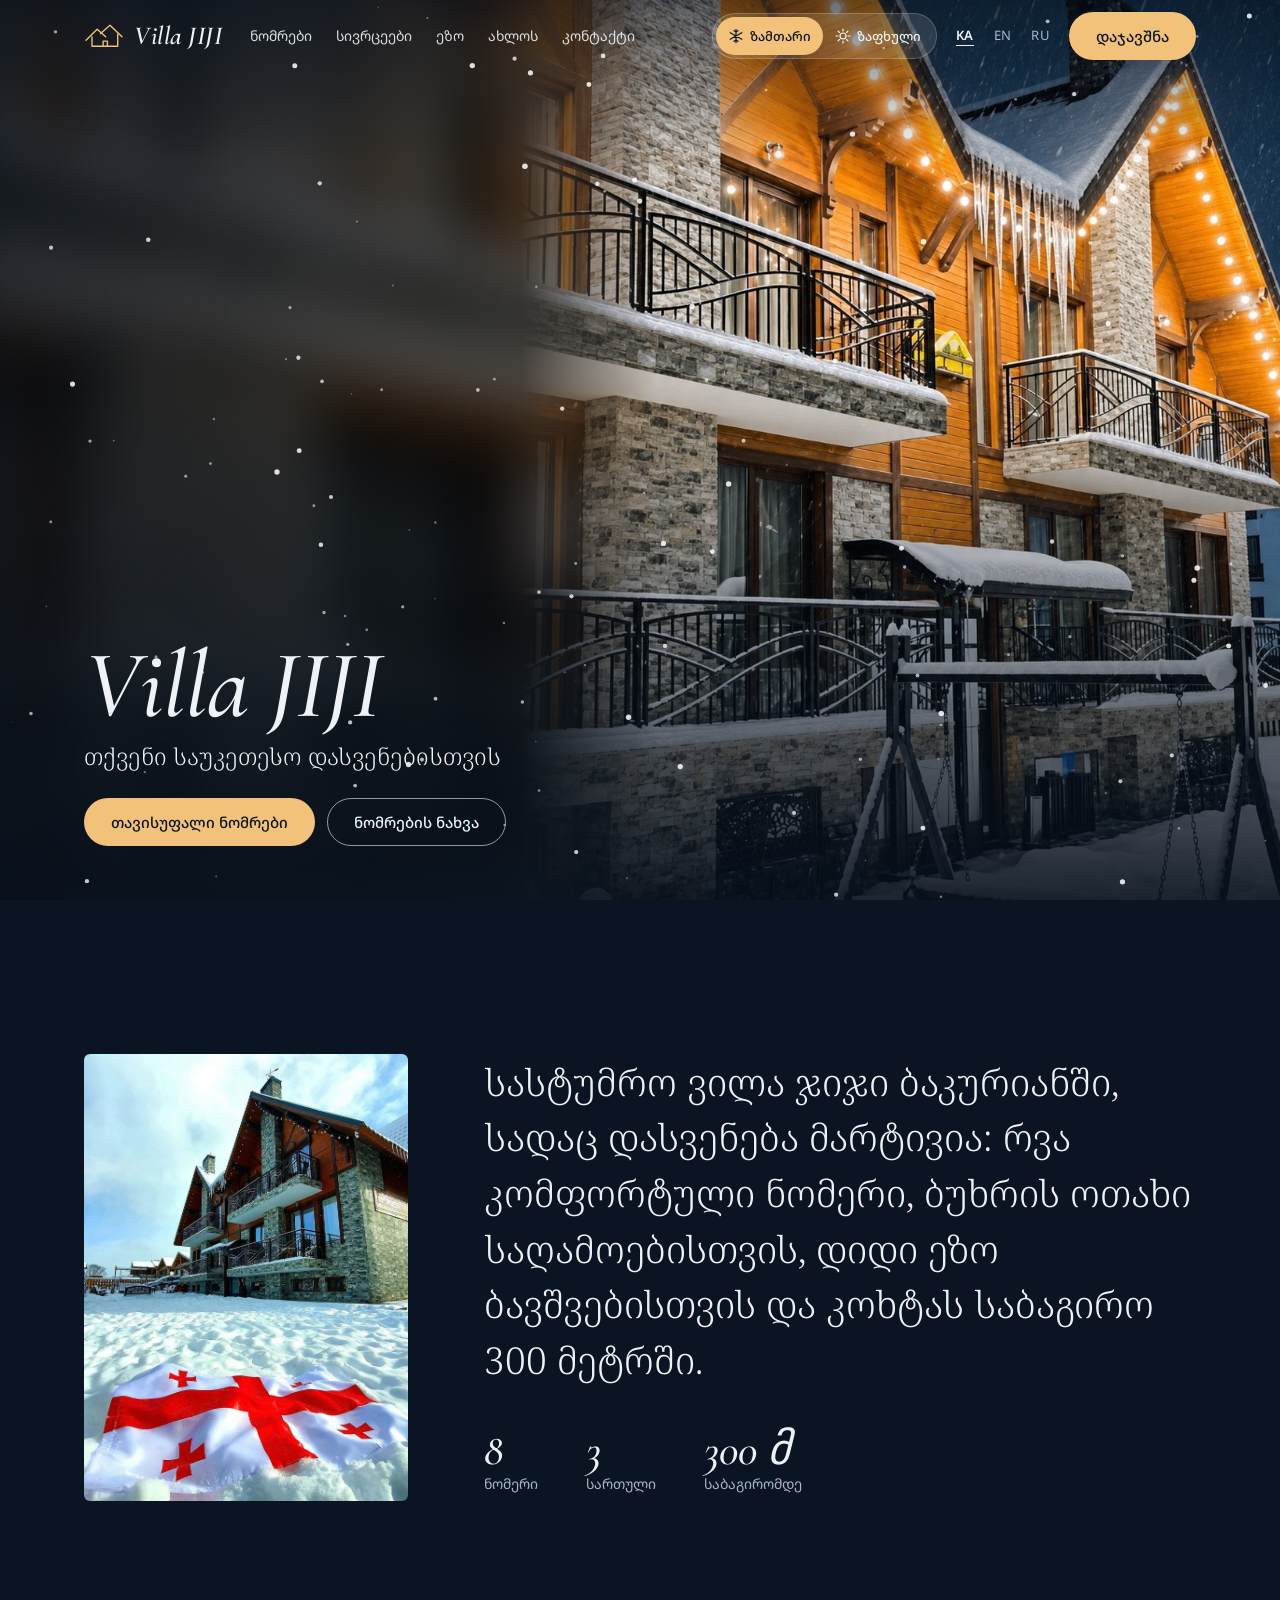
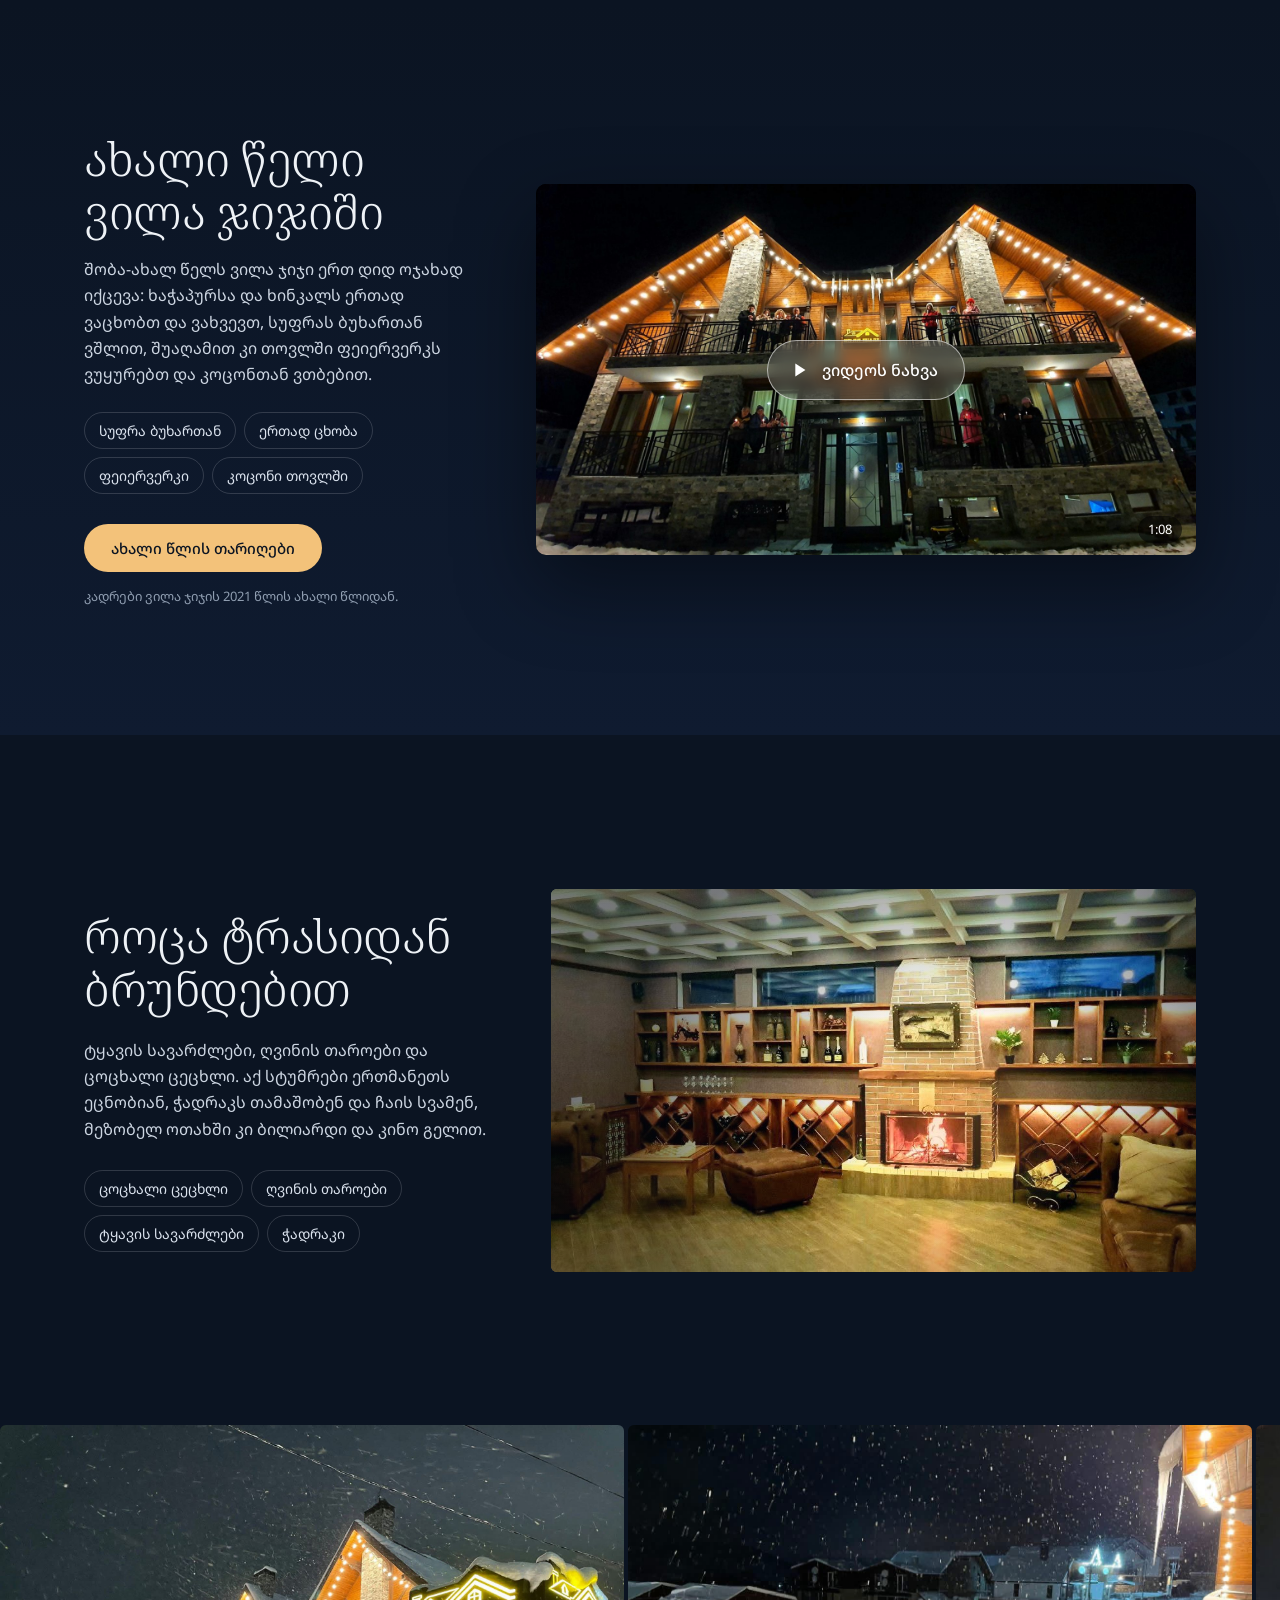
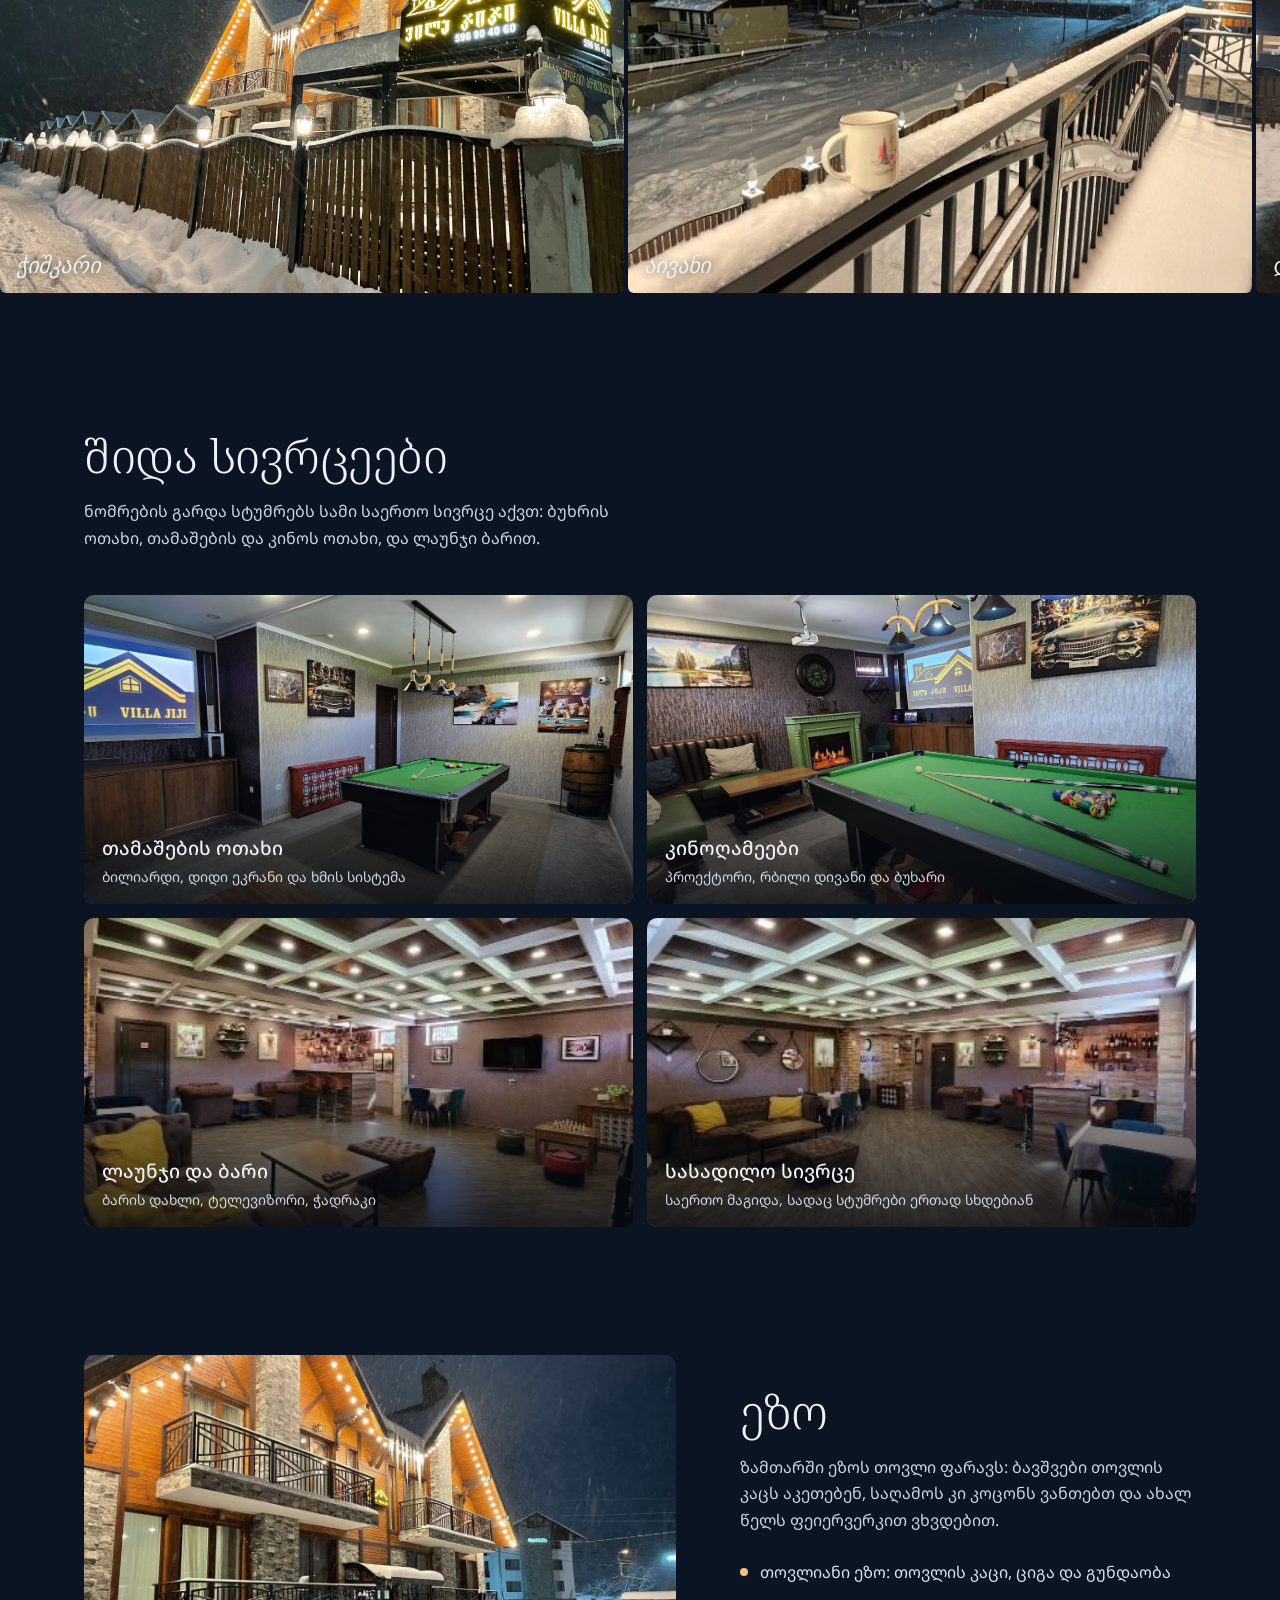
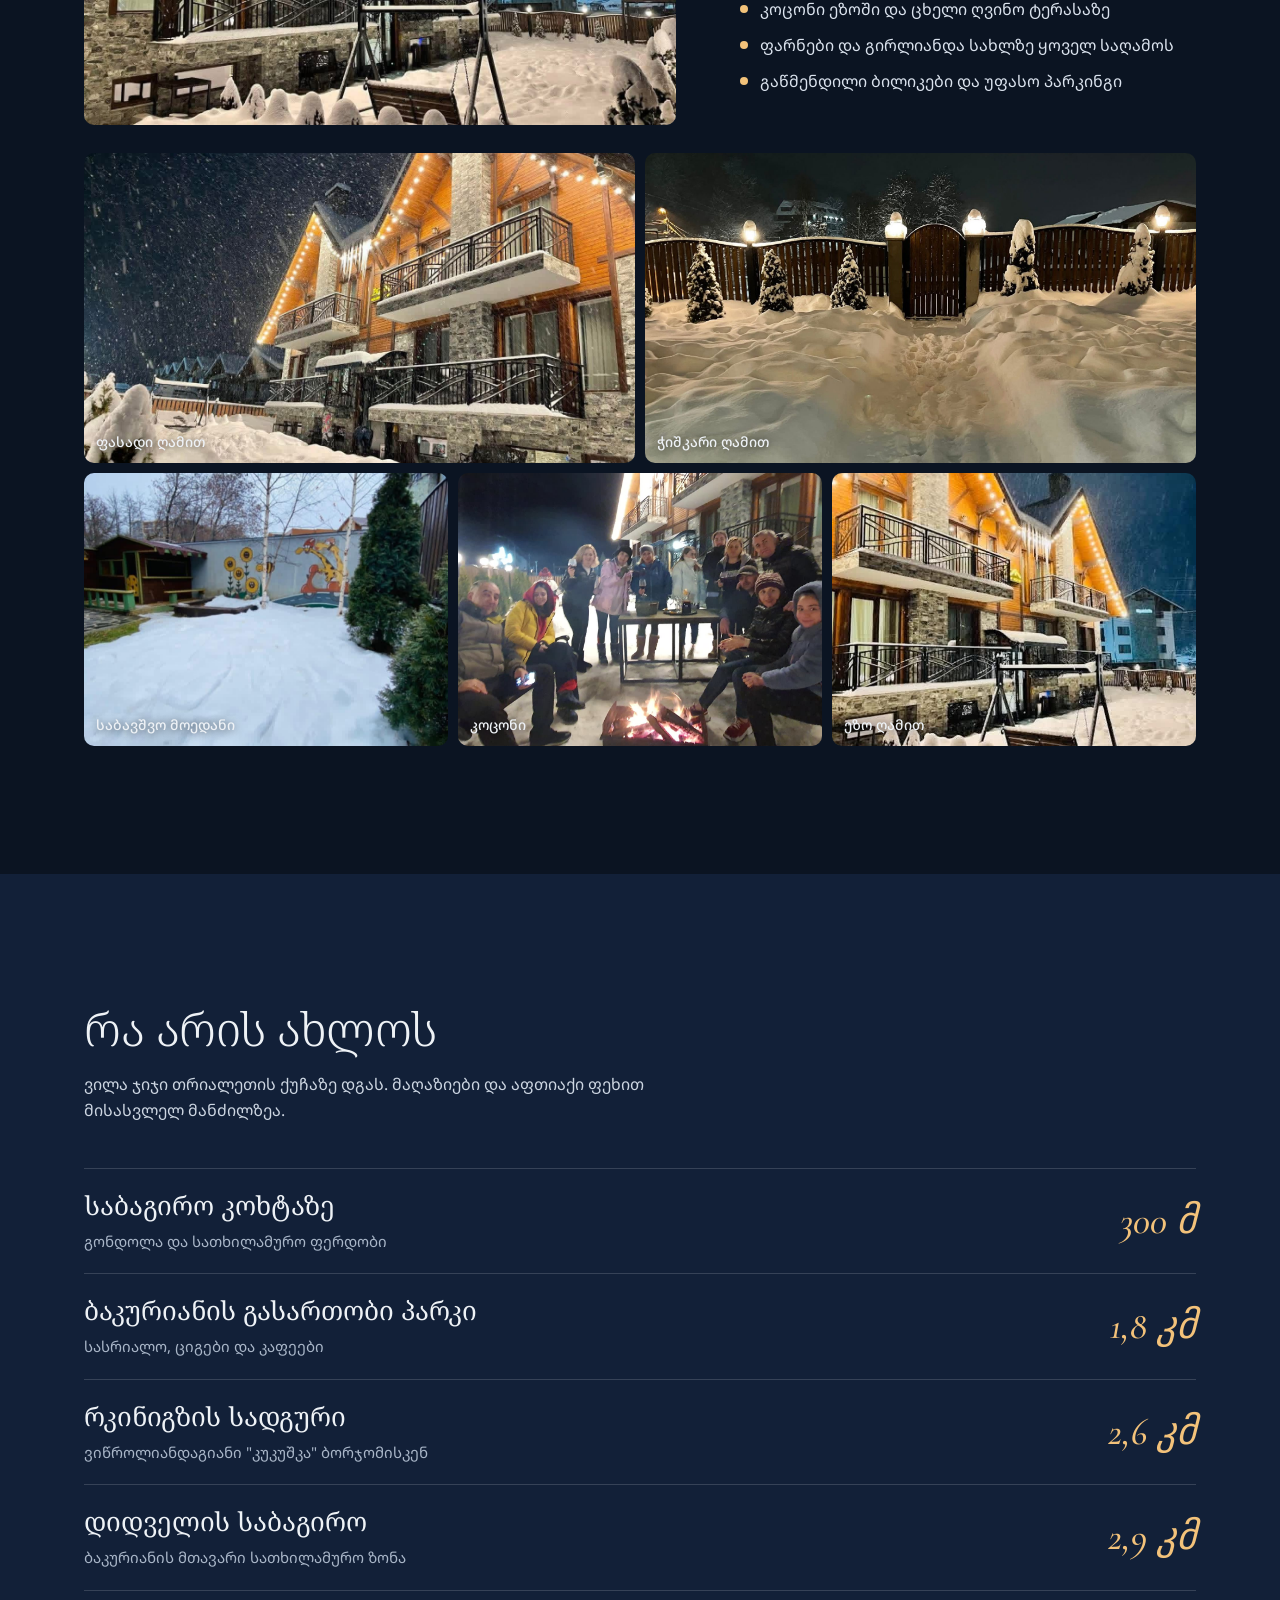
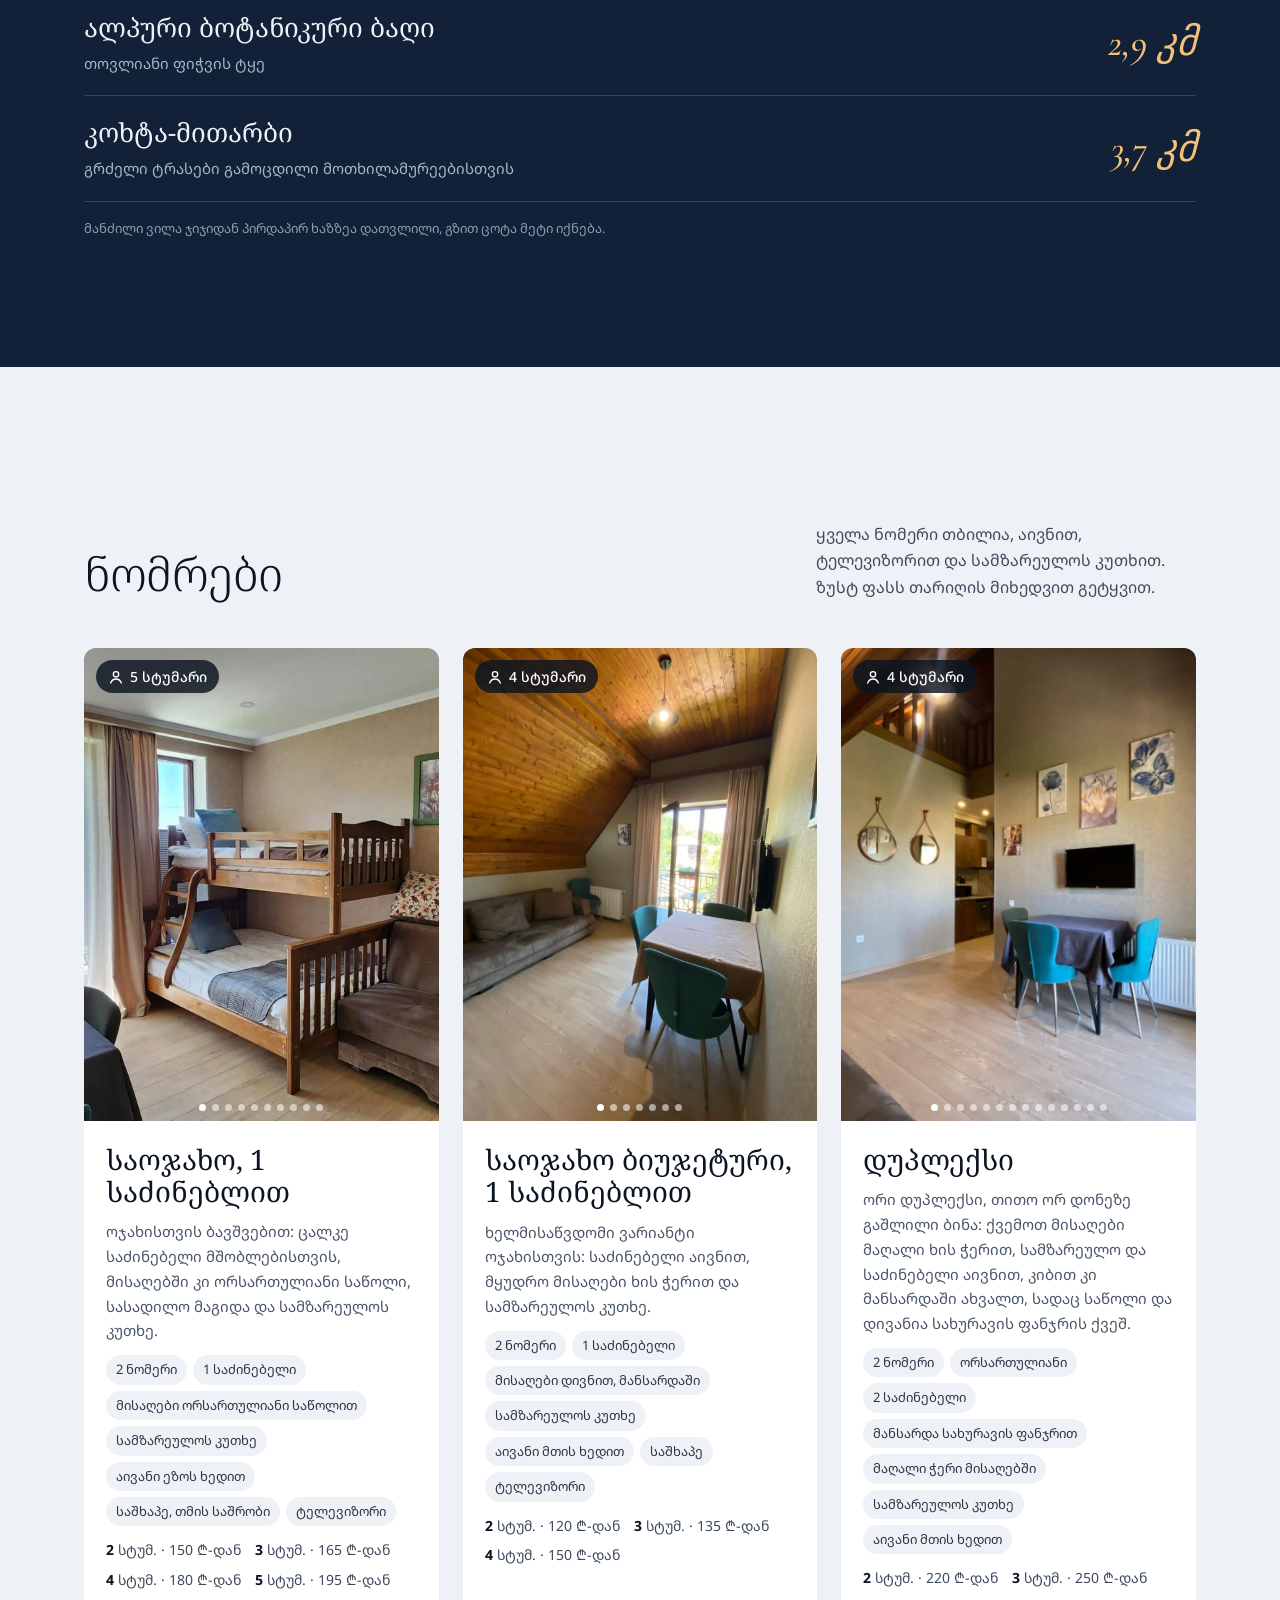
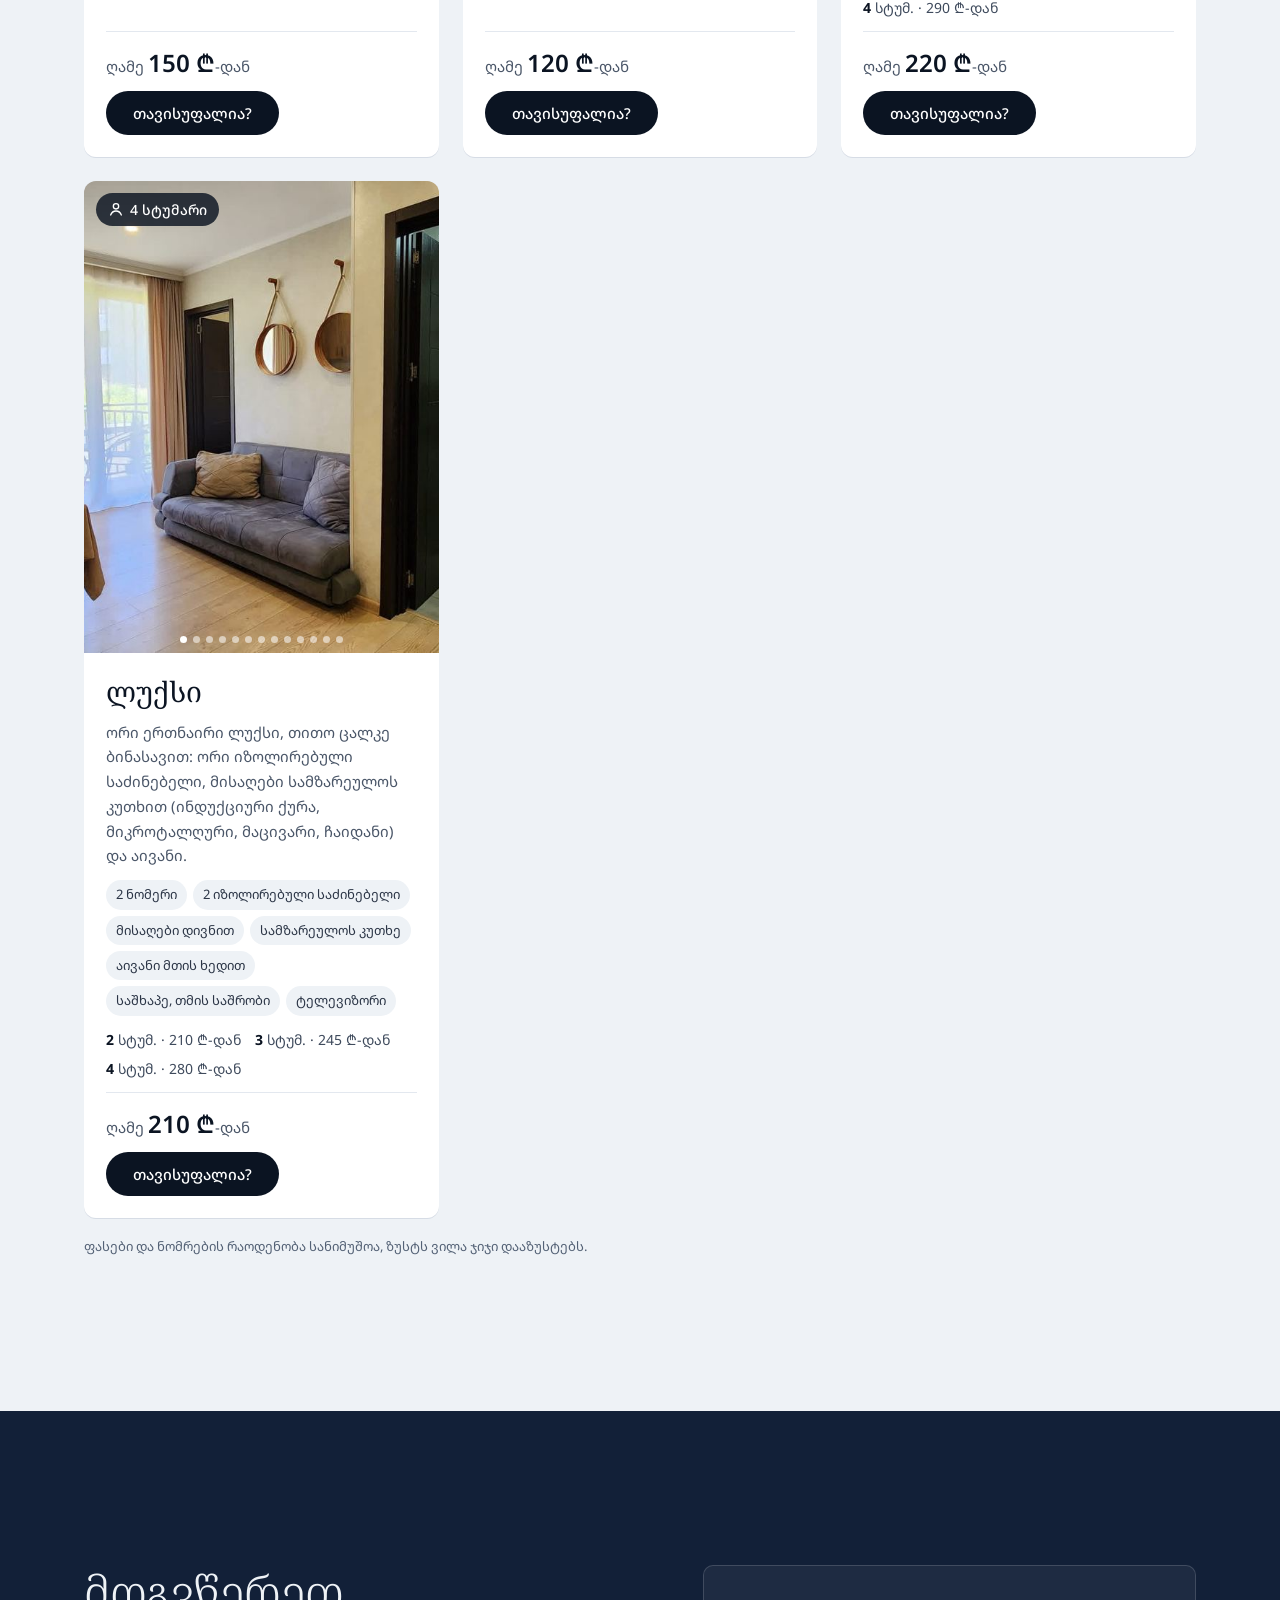
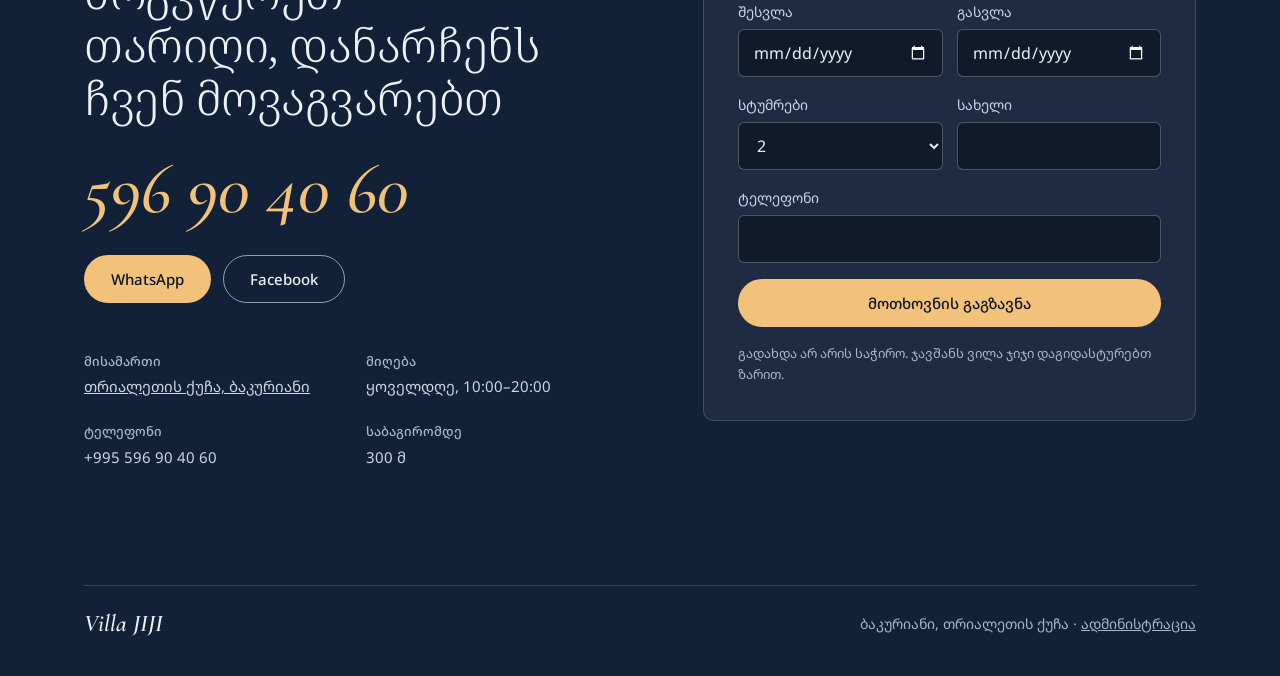
==== commit 7ee0c882: "No meals at the hotel: remove breakfast everywhere - Site, room features, chat offers and Messenger " ====
--- a/index.html
+++ b/index.html
@@ -4,7 +4,7 @@
 <meta charset="utf-8">
 <meta name="viewport" content="width=device-width, initial-scale=1">
 <title>Villa JIJI</title>
-<link rel="stylesheet" href="css/chat.css?v=202611200526">
+<link rel="stylesheet" href="css/chat.css?v=202611200548">
 <link rel="preconnect" href="https://fonts.googleapis.com">
 <link rel="preconnect" href="https://fonts.gstatic.com" crossorigin>
 <link href="https://fonts.googleapis.com/css2?family=Noto+Serif+Georgian:wght@300;400;600&family=Noto+Serif:wght@300;400;600&family=Noto+Sans+Georgian:wght@400;500;600&family=Noto+Sans:wght@400;500;600&family=Cormorant:ital,wght@1,500;1,600&display=swap" rel="stylesheet">
@@ -362,7 +362,7 @@
 <div class="sp"><img src="img/inside/game-room.jpg" alt="თამაშების ოთახი ბილიარდით და დიდი ეკრანით" loading="lazy"><div class="t"><h3>თამაშების ოთახი</h3><p>ბილიარდი, დიდი ეკრანი და ხმის სისტემა</p></div></div>
 <div class="sp"><img src="img/inside/cinema-corner.jpg" alt="კინოს კუთხე დივნით, ბუხრით და პროექტორით" loading="lazy"><div class="t"><h3>კინოღამეები</h3><p>პროექტორი, რბილი დივანი და ბუხარი</p></div></div>
 <div class="sp"><img src="img/inside/lounge-bar.jpg" alt="ლაუნჯი დივნებით, ბარის დახლით და სასადილო მაგიდებით" loading="lazy"><div class="t"><h3>ლაუნჯი და ბარი</h3><p>ბარის დახლი, ტელევიზორი, ჭადრაკი</p></div></div>
-<div class="sp"><img src="img/lounge-wide.jpg" alt="სასადილო სივრცე და დივნები გიტარით" loading="lazy"><div class="t"><h3>სასადილო სივრცე</h3><p>აქ ისაუზმებთ და ერთად ივახშმებთ</p></div></div>
+<div class="sp"><img src="img/lounge-wide.jpg" alt="სასადილო სივრცე და დივნები გიტარით" loading="lazy"><div class="t"><h3>სასადილო სივრცე</h3><p>საერთო მაგიდა, სადაც სტუმრები ერთად სხდებიან</p></div></div>
 </div>
 </div>
 </section>
@@ -412,7 +412,7 @@
 <div class="wrap">
 <div class="head">
 <h2>ნომრები</h2>
-<p>ყველა ნომერი თბილია, აივნითა და ტელევიზორით. საუზმე ფასში შედის, ზუსტ ფასს თარიღის მიხედვით გეტყვით.</p>
+<p>ყველა ნომერი თბილია, აივნით, ტელევიზორით და სამზარეულოს კუთხით. ზუსტ ფასს თარიღის მიხედვით გეტყვით.</p>
 </div>
 <div class="rcards" id="roomList"></div>
 <p class="rnote">ფასები და ნომრების რაოდენობა სანიმუშოა, ზუსტს ვილა ჯიჯი დააზუსტებს.</p>
@@ -456,14 +456,14 @@
 </section>
 </main>
 
-<script src="js/i18n.js?v=202611200526"></script>
-<script src="js/store.js?v=202611200526"></script>
-<script src="js/chat.js?v=202611200526"></script>
+<script src="js/i18n.js?v=202611200548"></script>
+<script src="js/store.js?v=202611200548"></script>
+<script src="js/chat.js?v=202611200548"></script>
 <script>
 {
 /* Room photos: drop files into img/rooms/ and list them here, e.g. lux:['img/rooms/lux-1.jpg'] */
 const ROOM_PHOTOS={budget:['img/rooms/budget-1.jpg','img/rooms/budget-2.jpg','img/rooms/budget-3.jpg','img/rooms/budget-4.jpg','img/rooms/budget-5.jpg','img/rooms/budget-6.jpg','img/rooms/budget-7.jpg'],family:['img/rooms/family-1.jpg','img/rooms/family-2.jpg','img/rooms/family-3.jpg','img/rooms/family-4.jpg','img/rooms/family-5.jpg','img/rooms/family-6.jpg','img/rooms/family-7.jpg','img/rooms/family-8.jpg','img/rooms/family-9.jpg','img/rooms/family-10.jpg'],duplex:['img/rooms/duplex-1.jpg','img/rooms/duplex-2.jpg','img/rooms/duplex-9.jpg','img/rooms/duplex-10.jpg','img/rooms/duplex-4.jpg','img/rooms/duplex-11.jpg','img/rooms/duplex-5.jpg','img/rooms/duplex-13.jpg','img/rooms/duplex-12.jpg','img/rooms/duplex-3.jpg','img/rooms/duplex-6.jpg','img/rooms/duplex-7.jpg','img/rooms/duplex-14.jpg','img/rooms/duplex-8.jpg'],lux:['img/rooms/lux-9.jpg','img/rooms/lux-6.jpg','img/rooms/lux-2.jpg','img/rooms/lux-11.jpg','img/rooms/lux-3.jpg','img/rooms/lux-12.jpg','img/rooms/lux-10.jpg','img/rooms/lux-1.jpg','img/rooms/lux-4.jpg','img/rooms/lux-13.jpg','img/rooms/lux-5.jpg','img/rooms/lux-7.jpg','img/rooms/lux-8.jpg']};
-const ROOM_FEATS={budget:['1 საძინებელი','მისაღები დივნით, მანსარდაში','სამზარეულოს კუთხე','აივანი მთის ხედით','საშხაპე','ტელევიზორი','საუზმე ფასში'],duplex:['ორსართულიანი','2 საძინებელი','მანსარდა სახურავის ფანჯრით','მაღალი ჭერი მისაღებში','სამზარეულოს კუთხე','აივანი მთის ხედით','საუზმე ფასში'],family:['1 საძინებელი','მისაღები ორსართულიანი საწოლით','სამზარეულოს კუთხე','აივანი ეზოს ხედით','საშხაპე, თმის საშრობი','ტელევიზორი','საუზმე ფასში'],lux:['2 იზოლირებული საძინებელი','მისაღები დივნით','სამზარეულოს კუთხე','აივანი მთის ხედით','საშხაპე, თმის საშრობი','ტელევიზორი','საუზმე ფასში']};
+const ROOM_FEATS={budget:['1 საძინებელი','მისაღები დივნით, მანსარდაში','სამზარეულოს კუთხე','აივანი მთის ხედით','საშხაპე','ტელევიზორი'],duplex:['ორსართულიანი','2 საძინებელი','მანსარდა სახურავის ფანჯრით','მაღალი ჭერი მისაღებში','სამზარეულოს კუთხე','აივანი მთის ხედით'],family:['1 საძინებელი','მისაღები ორსართულიანი საწოლით','სამზარეულოს კუთხე','აივანი ეზოს ხედით','საშხაპე, თმის საშრობი','ტელევიზორი'],lux:['2 იზოლირებული საძინებელი','მისაღები დივნით','სამზარეულოს კუთხე','აივანი მთის ხედით','საშხაპე, თმის საშრობი','ტელევიზორი']};
 const ROOM_TEXT={budget:'ხელმისაწვდომი ვარიანტი ოჯახისთვის: საძინებელი აივნით, მყუდრო მისაღები ხის ჭერით და სამზარეულოს კუთხე.',duplex:'ორი დუპლექსი, თითო ორ დონეზე გაშლილი ბინა: ქვემოთ მისაღები მაღალი ხის ჭერით, სამზარეულო და საძინებელი აივნით, კიბით კი მანსარდაში ახვალთ, სადაც საწოლი და დივანია სახურავის ფანჯრის ქვეშ.',lux:'ორი ერთნაირი ლუქსი, თითო ცალკე ბინასავით: ორი იზოლირებული საძინებელი, მისაღები სამზარეულოს კუთხით (ინდუქციური ქურა, მიკროტალღური, მაცივარი, ჩაიდანი) და აივანი.',family:'ოჯახისთვის ბავშვებით: ცალკე საძინებელი მშობლებისთვის, მისაღებში კი ორსართულიანი საწოლი, სასადილო მაგიდა და სამზარეულოს კუთხე.',large:'დიდი ოჯახის ან ჯგუფისთვის, ერთად დასასვენებლად.'};
 const person='<svg width="16" height="16" viewBox="0 0 24 24" fill="none" stroke="currentColor" stroke-width="2" stroke-linecap="round" aria-hidden="true"><circle cx="12" cy="8" r="4"/><path d="M4 21c1.5-4 4.5-6 8-6s6.5 2 8 6"/></svg>';
 const bed='<svg width="56" height="40" viewBox="0 0 56 40" fill="none" stroke="#8a97a8" stroke-width="2" stroke-linejoin="round" aria-hidden="true"><path d="M4 34V8M4 24h48v10M4 24v-6h20v6M24 18h28v6"/><circle cx="14" cy="18" r="0"/></svg>';
